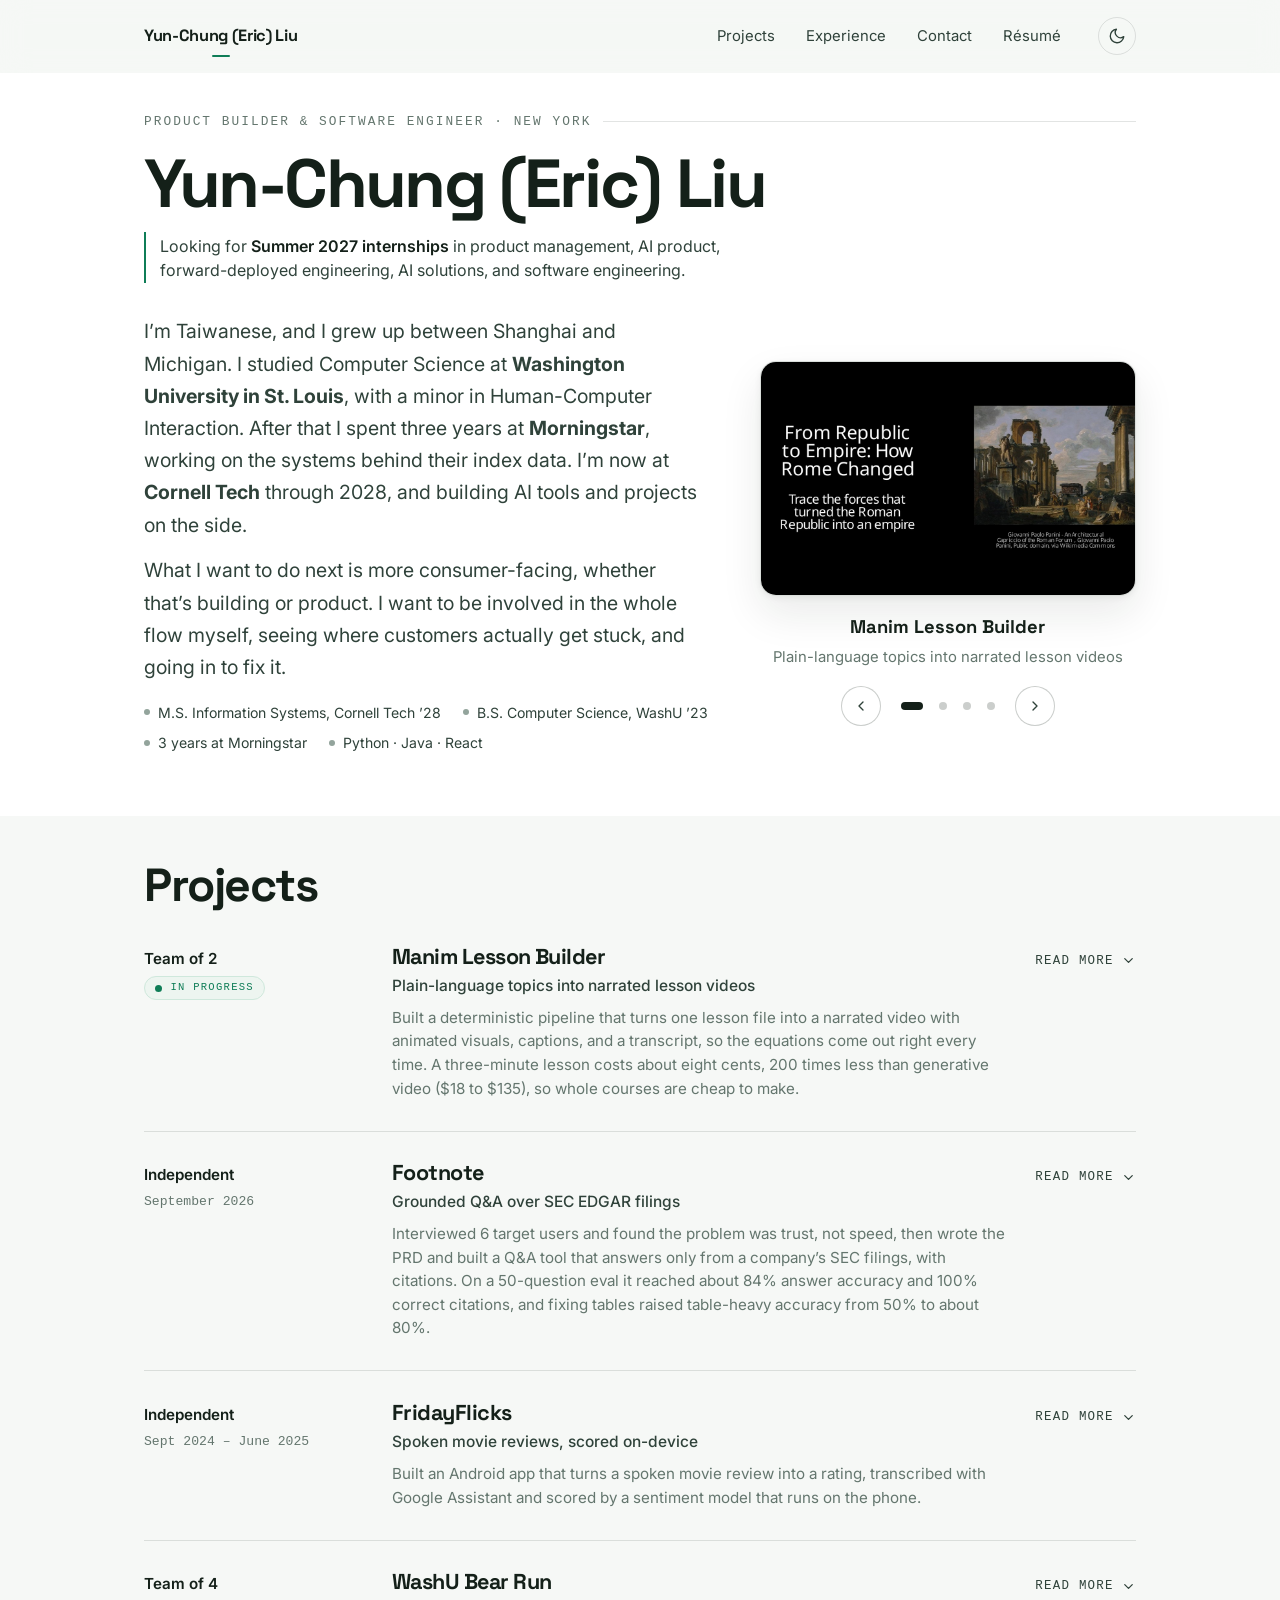
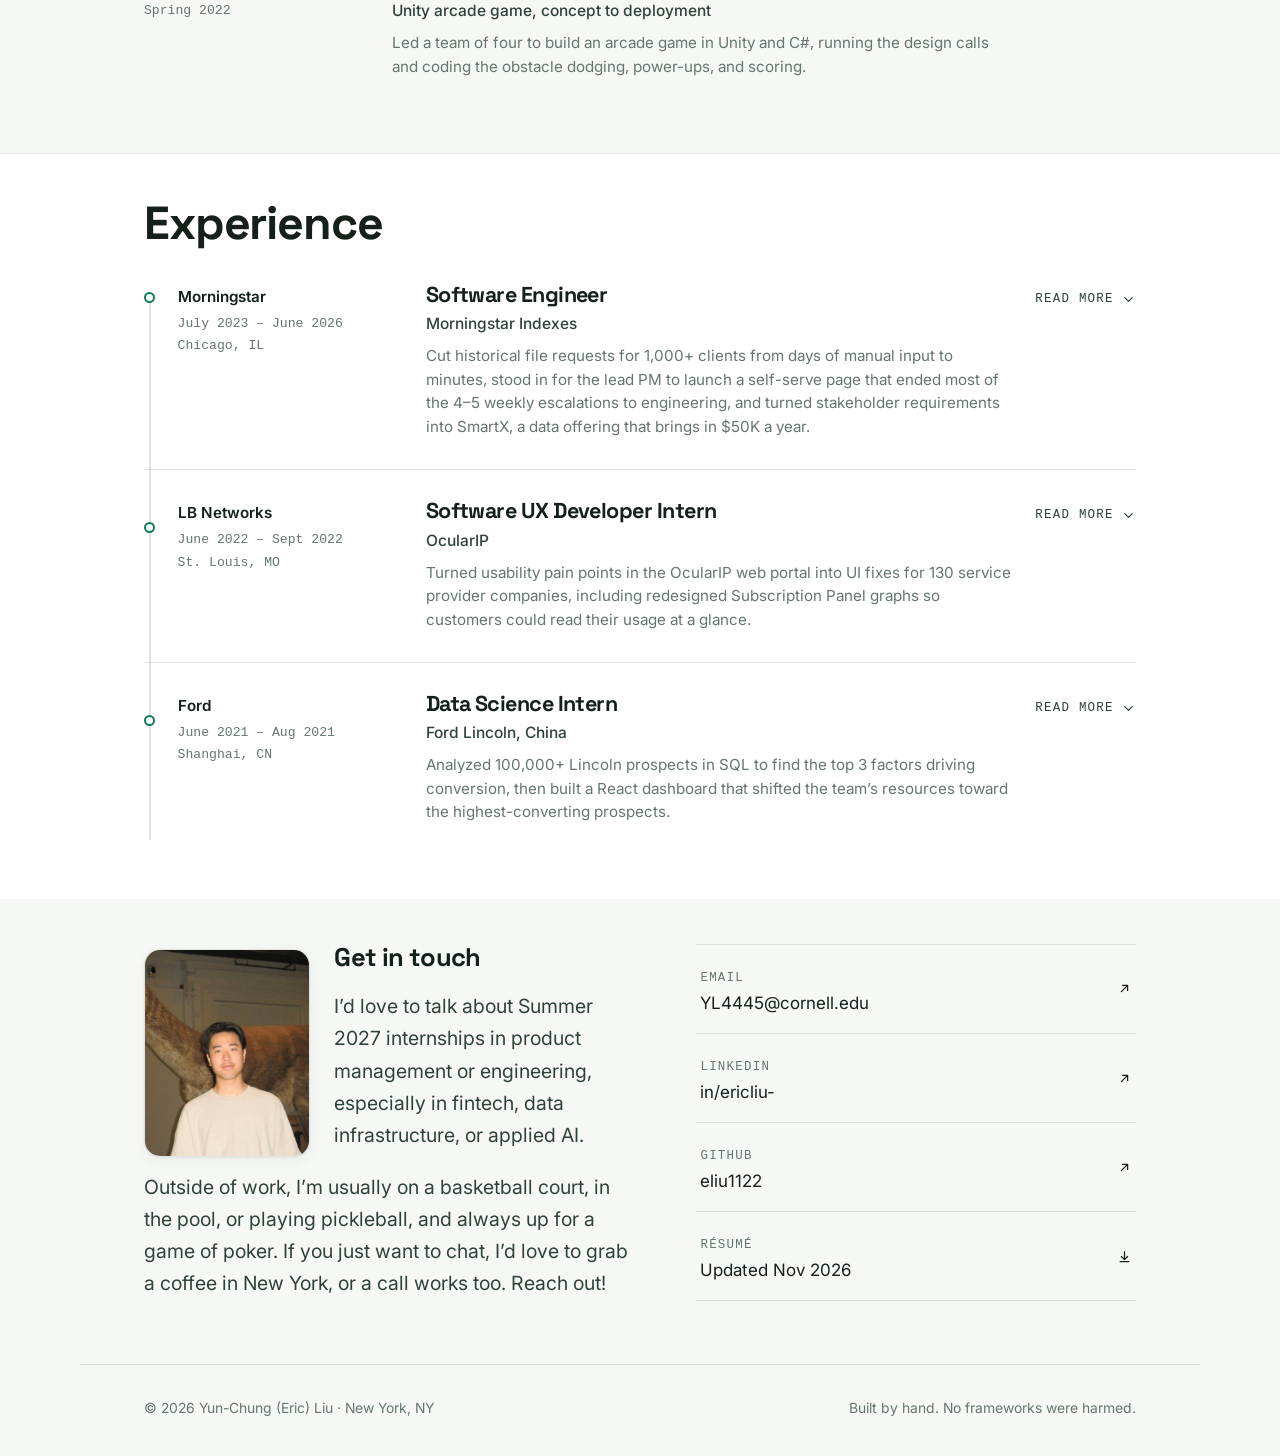
==== index.html @ a197b0a7 "Show the impact in the LB Networks and Ford summaries Co-Authored-By: Claude Opus 5.5 <noreply@anthr" ====
<!doctype html>
<html lang="en" data-theme="light">
<head>
<meta charset="utf-8">
<meta name="viewport" content="width=device-width, initial-scale=1">
<title>Yun-Chung (Eric) Liu — Product Builder &amp; Software Engineer</title>
<meta name="description" content="Yun-Chung (Eric) Liu — software engineer at Morningstar for three years, now at Cornell Tech. Looking for Summer 2027 internships in product management, AI product, forward-deployed engineering, AI solutions, and software engineering.">

<meta property="og:title" content="Yun-Chung (Eric) Liu — Product Builder &amp; Software Engineer">
<meta property="og:description" content="Three years at Morningstar Indexes, now at Cornell Tech building grounded Q&amp;A over SEC filings.">
<meta property="og:type" content="website">
<meta property="og:url" content="https://liu-eric.com/">
<meta property="og:image" content="https://liu-eric.com/media/og-card.png">
<meta property="og:image:width" content="1200">
<meta property="og:image:height" content="630">
<meta property="og:image:alt" content="Yun-Chung (Eric) Liu, product builder and software engineer, next to an illustrated desk">
<meta name="twitter:card" content="summary_large_image">

<link rel="icon" href="data:image/svg+xml,%3Csvg xmlns='http://www.w3.org/2000/svg' viewBox='0 0 32 32'%3E%3Crect width='32' height='32' rx='8' fill='%2317ac78'/%3E%3Ctext x='16' y='23' font-family='sans-serif' font-size='19' font-weight='700' fill='white' text-anchor='middle'%3EE%3C/text%3E%3C/svg%3E">

<link rel="preconnect" href="https://fonts.googleapis.com">
<link rel="preconnect" href="https://fonts.gstatic.com" crossorigin>
<link href="https://fonts.googleapis.com/css2?family=Space+Grotesk:wght@400;500;700&family=Inter:wght@400;500;600&display=swap" rel="stylesheet">
<link rel="stylesheet" href="css/styles.css">

<!-- Set the theme before first paint so dark-mode visitors never see a white flash. -->
<script>
  (function () {
    try {
      var saved = localStorage.getItem('theme');
      var dark = saved ? saved === 'dark'
        : window.matchMedia('(prefers-color-scheme: dark)').matches;
      document.documentElement.setAttribute('data-theme', dark ? 'dark' : 'light');
    } catch (e) { /* leave the default */ }
  })();
</script>
</head>
<body>

<a class="skip" href="#main">Skip to content</a>

<header class="nav" id="nav">
  <div class="wrap nav__inner">
    <a class="brand" href="#top"><span class="brand__name">Yun-Chung (Eric) Liu</span></a>

    <ul class="nav__links" id="navLinks">
      <li><a href="#projects">Projects</a></li>
      <li><a href="#experience">Experience</a></li>
      <li><a href="#contact">Contact</a></li>
      <li><a href="media/Yun_Chung_(Eric)_Liu_Resume.pdf" target="_blank" rel="noopener">R&eacute;sum&eacute;</a></li>
    </ul>

    <button class="icon-btn nav__toggle" id="navToggle" aria-label="Menu" aria-expanded="false" aria-controls="navLinks">
      <svg viewBox="0 0 24 24" fill="none" stroke="currentColor" stroke-width="2" stroke-linecap="round">
        <path d="M4 7h16M4 12h16M4 17h16"/>
      </svg>
    </button>

    <button class="icon-btn" id="themeToggle" aria-label="Toggle dark mode">
      <svg class="i-moon" viewBox="0 0 24 24" fill="none" stroke="currentColor" stroke-width="1.8" stroke-linecap="round" stroke-linejoin="round">
        <path d="M21 12.8A9 9 0 1 1 11.2 3a7 7 0 0 0 9.8 9.8z"/>
      </svg>
      <svg class="i-sun" viewBox="0 0 24 24" fill="none" stroke="currentColor" stroke-width="1.8" stroke-linecap="round">
        <circle cx="12" cy="12" r="4.2"/>
        <path d="M12 2.5v2M12 19.5v2M2.5 12h2M19.5 12h2M5.2 5.2l1.4 1.4M17.4 17.4l1.4 1.4M18.8 5.2l-1.4 1.4M6.6 17.4l-1.4 1.4"/>
      </svg>
    </button>
  </div>
</header>

<main id="main">

<!-- ============================ HERO ============================ -->
<section class="hero wrap" id="top">
  <div class="hero__head">
    <p class="eyebrow">Product builder &amp; software engineer &middot; New York</p>
    <h1 class="display">Yun-Chung (Eric) Liu</h1>
    <p class="seeking">
      Looking for <b>Summer 2027 internships</b> in product management, AI product, forward-deployed engineering, AI solutions,
      and software engineering.
    </p>
  </div>
  <div class="hero__grid">

    <div class="hero__copy">

      <p class="lede">
        I&rsquo;m Taiwanese, and I grew up between Shanghai and Michigan. I studied Computer
        Science at <strong>Washington University in St. Louis</strong>, with a
        minor in Human-Computer Interaction. After that I spent three years at
        <strong>Morningstar</strong>, working on the systems behind their index data. I&rsquo;m now
        at <strong>Cornell Tech</strong> through 2028, and building AI tools and projects on
        the side.
      </p>

      <p class="lede">
        What I want to do next is more consumer-facing, whether that&rsquo;s building or product. I want to be involved in
        the whole flow myself, seeing where customers actually get stuck, and going in to fix it.
      </p>

      <ul class="hero__meta">
        <li class="chip"><span class="dot"></span>M.S. Information Systems, Cornell Tech &rsquo;28</li>
        <li class="chip"><span class="dot"></span>B.S. Computer Science, WashU &rsquo;23</li>
        <li class="chip"><span class="dot"></span>3 years at Morningstar</li>
        <li class="chip"><span class="dot"></span>Python &middot; Java &middot; React</li>
      </ul>
    </div>

    <!-- ---------- Desk scene (hand-built SVG; colors follow the CSS tokens) ---------- -->
    <div class="hero__art">
      <!-- Project slideshow: one slide per project, each opening its card below.
           Rotates every 6s, pauses on hover/focus, and stays put for reduced motion
           (see "Hero slideshow" in styles.css and main.js). -->
      <div class="slides" role="region" aria-roledescription="carousel" aria-label="Projects">
        <div class="slides__track">
          <a class="slide is-active" href="#manim-lesson-builder" data-open="manim-lesson-builder">
            <span class="slide__frame"><img src="media/manim-lesson-builder/history-poster.jpg" alt="The title frame of a generated history lesson on the Roman Republic" width="1280" height="720"></span>
            <span class="slide__text">
              <span class="slide__title">Manim Lesson Builder</span>
              <span class="slide__role">Plain-language topics into narrated lesson videos</span>
            </span>
          </a>
          <a class="slide" href="#sec-simplifier" data-open="sec-simplifier" aria-hidden="true" tabindex="-1">
            <span class="slide__frame slide__frame--top"><img src="media/sec-simplifier/footnote-app.png" alt="The Footnote app answering a question from SEC filings" width="900" height="1938" loading="lazy"></span>
            <span class="slide__text">
              <span class="slide__title">Footnote</span>
              <span class="slide__role">Grounded Q&amp;A over SEC EDGAR filings</span>
            </span>
          </a>
          <a class="slide" href="#fridayflicks" data-open="fridayflicks" aria-hidden="true" tabindex="-1">
            <span class="slide__frame slide__frame--fit"><img src="media/fridayflicks.png" alt="The FridayFlicks Android app scoring a spoken review" width="462" height="838" loading="lazy"></span>
            <span class="slide__text">
              <span class="slide__title">FridayFlicks</span>
              <span class="slide__role">Spoken movie reviews, scored on-device</span>
            </span>
          </a>
          <a class="slide" href="#bear-run" data-open="bear-run" aria-hidden="true" tabindex="-1">
            <span class="slide__frame slide__frame--fit"><img src="https://img.itch.zone/aW1nLzE5NjExNTc5LnBuZw==/347x500/4NJGrq.png" alt="Run Bear Run! cover art" width="347" height="500" loading="lazy"></span>
            <span class="slide__text">
              <span class="slide__title">WashU Bear Run</span>
              <span class="slide__role">Unity arcade game, concept to deployment</span>
            </span>
          </a>
        </div>
        <div class="slides__controls">
          <button class="slides__btn" type="button" data-step="-1" aria-label="Previous project">
            <svg viewBox="0 0 24 24" fill="none" stroke="currentColor" stroke-width="2" stroke-linecap="round" stroke-linejoin="round"><path d="M15 6l-6 6 6 6"/></svg>
          </button>
          <div class="slides__dots" role="group" aria-label="Choose a project">
            <button type="button" class="is-active" aria-label="Manim Lesson Builder" aria-current="true"></button>
            <button type="button" aria-label="Footnote"></button>
            <button type="button" aria-label="FridayFlicks"></button>
            <button type="button" aria-label="WashU Bear Run"></button>
          </div>
          <button class="slides__btn" type="button" data-step="1" aria-label="Next project">
            <svg viewBox="0 0 24 24" fill="none" stroke="currentColor" stroke-width="2" stroke-linecap="round" stroke-linejoin="round"><path d="M9 6l6 6-6 6"/></svg>
          </button>
        </div>
      </div>

      <!-- Desk illustration, set aside for the slideshow: delete hidden to bring it back. -->
      <div class="hero__desk" hidden>
      <svg class="scene" viewBox="0 0 720 560" role="img" aria-labelledby="sceneTitle">
        <title id="sceneTitle">Illustration of a desk: a monitor showing a dashboard, a laptop, a mug of coffee, a plant, and floating cards for a filing and a cited answer.</title>

        <!-- background -->
        <ellipse class="blob" cx="372" cy="272" rx="272" ry="236"/>
        <circle class="glow" cx="612" cy="196" r="66" fill="none" stroke="var(--mint-soft)" stroke-width="3"/>
        <circle class="glow" cx="96" cy="300" r="26" fill="none" stroke="var(--mint-soft)" stroke-width="3"/>

        <!-- floating filing card -->
        <g class="float">
          <g transform="translate(34 128)">
            <rect class="fill-card stroke thin" x="0" y="0" width="118" height="92" rx="10"/>
            <rect class="fill-mint-strong" x="16" y="18" width="46" height="9" rx="4.5"/>
            <rect class="fill-mint" x="16" y="40" width="86" height="7" rx="3.5"/>
            <rect class="fill-mint" x="16" y="56" width="64" height="7" rx="3.5"/>
            <rect class="fill-mint" x="16" y="72" width="76" height="7" rx="3.5"/>
          </g>
        </g>

        <!-- floating cited-answer bubble -->
        <g class="float float--b">
          <g transform="translate(520 84)">
            <rect class="fill-card stroke thin" x="0" y="0" width="150" height="86" rx="12"/>
            <path class="fill-card stroke thin" d="M34 86 L30 108 L58 86 Z"/>
            <circle class="fill-mint stroke thin" cx="30" cy="30" r="13"/>
            <path class="check" pathLength="1" d="M24 30.5 l4.5 4.5 L37 25" fill="none" stroke="var(--mint)" stroke-width="3" stroke-linecap="round" stroke-linejoin="round"/>
            <rect class="answer fill-mint" x="54" y="22" width="76" height="7" rx="3.5"/>
            <rect class="answer answer--2 fill-mint" x="54" y="38" width="52" height="7" rx="3.5"/>
            <rect class="answer answer--3 fill-mint" x="20" y="58" width="110" height="7" rx="3.5"/>
          </g>
        </g>

        <!-- floor -->
        <path class="stroke thin" d="M24 540 H700" stroke-opacity=".35"/>

        <!-- desk -->
        <rect class="fill-card stroke" x="50" y="430" width="630" height="17" rx="6"/>
        <rect class="fill-card stroke" x="112" y="446" width="15" height="94" rx="4"/>
        <rect class="fill-card stroke" x="600" y="446" width="15" height="94" rx="4"/>

        <!-- mascot bears walking along the floor (original drawings in school colors, not the
             official logos). Masked to the floor, fading at its ends, so they walk in and out
             there instead of over the page; the walk is a 30s loop, see "Mascot bears" in styles.css and main.js -->
        <linearGradient id="floorFadeGrad" gradientUnits="userSpaceOnUse" x1="20" y1="0" x2="704" y2="0">
          <stop offset="0" stop-color="#000"/><stop offset=".1" stop-color="#fff"/>
          <stop offset=".9" stop-color="#fff"/><stop offset="1" stop-color="#000"/>
        </linearGradient>
        <mask id="floorFade" maskUnits="userSpaceOnUse" x="0" y="380" width="720" height="170">
          <rect x="20" y="380" width="684" height="170" fill="url(#floorFadeGrad)"/>
        </mask>
        <!-- Bears put away for now: delete display="none" to bring them back. -->
        <g mask="url(#floorFade)" display="none">
          <g class="bears" data-pause="sit">
            <g class="bear bear--washu" transform="translate(0 540) scale(1.3)">
              <title>WashU bear</title>
              <ellipse class="bear__shadow" cx="0" cy="1" rx="34" ry="3"/>
              <g class="bear__pose">
                <g transform="translate(19 -24)"><g class="bear__fold bear__fold--front"><g class="bear__leg bear__leg--a"><path class="bear__farfur" d="M-6 0 H6 L5.9 12 A5.9 5.9 0 0 1 -5.9 12 Z"/><path class="stroke thin" d="M-6 9.5 L-5.9 12 A5.9 5.9 0 0 0 5.9 12 L6 9.5"/><g transform="translate(0 12)"><g class="bear__shin"><path class="bear__farfur" d="M-5.8 0 A5.8 5.8 0 0 1 5.8 0 L5.5 7 C6 10 9 11 10 12 H-5 C-6.5 12 -6.5 10 -6 7 Z"/><path class="stroke thin" d="M-5.8 0 L-6 7 C-6.5 10 -6.5 12 -5 12 H10 C9 11 6 10 5.5 7 L5.8 0"/></g></g></g></g></g>
                <g transform="translate(-15 -24)"><g class="bear__fold bear__fold--back"><g class="bear__leg bear__leg--b"><path class="bear__farfur" d="M-6 0 H6 L5.9 12 A5.9 5.9 0 0 1 -5.9 12 Z"/><path class="stroke thin" d="M-6 9.5 L-5.9 12 A5.9 5.9 0 0 0 5.9 12 L6 9.5"/><g transform="translate(0 12)"><g class="bear__shin"><path class="bear__farfur" d="M-5.8 0 A5.8 5.8 0 0 1 5.8 0 L5.5 7 C6 10 9 11 10 12 H-5 C-6.5 12 -6.5 10 -6 7 Z"/><path class="stroke thin" d="M-5.8 0 L-6 7 C-6.5 10 -6.5 12 -5 12 H10 C9 11 6 10 5.5 7 L5.8 0"/></g></g></g></g></g>
                <g class="bear__lift">
                  <g class="bear__torso">
                    <circle class="bear__tail bear__fur stroke thin" cx="-34" cy="-30" r="4"/>
                    <path class="bear__fur" d="M-22 -13 C -33 -14 -36 -31 -27 -37 C -19 -42 -8 -46 2 -50 C 12 -53 21 -48 24 -40 C 28 -31 27 -15 18 -11 C 8 -9 -10 -12 -22 -13 Z"/>
                    <path class="bear__back" d="M-27 -37 C -19 -42 -8 -46 2 -50 C 12 -53 21 -48 24 -40 C 17 -44 9 -46 1 -45 C -9 -43 -19 -38 -28 -33 Z"/>
                    <path class="bear__belly" d="M-13 -13 C -3 -17 11 -18 17 -22 C 21 -26 22 -31 21 -35 C 27 -29 27 -15 18 -11 C 8 -9 -3 -11 -13 -13 Z"/>
                    <path class="stroke" d="M-22 -13 C -33 -14 -36 -31 -27 -37 C -19 -42 -8 -46 2 -50 C 12 -53 21 -48 24 -40 C 28 -31 27 -15 18 -11 C 8 -9 -10 -12 -22 -13 Z"/>
                    <g class="bear__head">
                      <circle class="bear__fur stroke thin" cx="26" cy="-45" r="5.5"/>
                      <circle class="bear__light" cx="26.5" cy="-45" r="2.6"/>
                      <path class="bear__fur" d="M21 -42 C 25 -47 33 -47 37 -43 C 42 -39 47 -37 51 -35 C 54 -34 54 -29 50 -28 C 45 -27 40 -25 34 -24 C 27 -23 21 -26 20 -32 Z"/>
                      <path class="bear__light" d="M38 -40 C 43 -38 47 -36.5 51 -35 C 54 -34 54 -29 50 -28 C 45 -27 41 -26 37 -26 C 35 -30 35 -36 38 -40 Z"/>
                      <path class="stroke" d="M21 -42 C 25 -47 33 -47 37 -43 C 42 -39 47 -37 51 -35 C 54 -34 54 -29 50 -28 C 45 -27 40 -25 34 -24 C 27 -23 21 -26 20 -32 Z"/>
                      <ellipse class="bear__dark" cx="51" cy="-32.5" rx="2.6" ry="2"/>
                      <path class="stroke hair" d="M49.5 -29 C 47.5 -27.8 45.5 -28.2 44.5 -29.4"/>
                      <g class="bear__eye"><circle class="bear__dark" cx="38" cy="-38" r="1.9"/><circle class="bear__shine" cx="38.6" cy="-38.7" r=".6"/></g>
                      <g class="bear__cap">
                        <path class="bear__cap-base" d="M23.5 -44 L38 -43 L37 -48.5 L24.5 -49 Z"/>
                        <path class="bear__cap-board" d="M17 -50 L33 -53.5 L46 -50 L30 -46.5 Z"/>
                        <path class="bear__tassel" d="M31.5 -50 L42 -48.5 L43 -41"/>
                        <circle class="bear__tassel-end" cx="43" cy="-40" r="1.8"/>
                      </g>
                    </g>
                    <g class="bear__face"><g transform="translate(5 -1)">
                      <circle class="bear__ear bear__fur stroke thin" cx="20.5" cy="-43" r="5"/>
                      <circle class="bear__ear bear__fur stroke thin" cx="39.5" cy="-43" r="5"/>
                      <circle class="bear__light" cx="20.5" cy="-43" r="2.3"/>
                      <circle class="bear__light" cx="39.5" cy="-43" r="2.3"/>
                      <circle class="bear__fur stroke" cx="30" cy="-34" r="11.5"/>
                      <ellipse class="bear__light stroke thin" cx="30" cy="-29" rx="6" ry="4.5"/>
                      <ellipse class="bear__dark" cx="30" cy="-30.5" rx="2.4" ry="1.7"/>
                      <g class="bear__eye"><circle class="bear__dark" cx="25.5" cy="-36" r="1.7"/><circle class="bear__shine" cx="26.1" cy="-36.6" r=".55"/></g>
                      <g class="bear__eye"><circle class="bear__dark" cx="34.5" cy="-36" r="1.7"/><circle class="bear__shine" cx="35.1" cy="-36.6" r=".55"/></g>
                      <g class="bear__cap">
                        <path class="bear__cap-base" d="M23 -43 L37 -43 L36 -47.5 L24 -47.5 Z"/>
                        <path class="bear__cap-board" d="M15 -48.5 L30 -52.5 L45 -48.5 L30 -44.5 Z"/>
                        <path class="bear__tassel" d="M30 -48.5 L41.5 -47.5 L42.5 -40"/>
                        <circle class="bear__tassel-end" cx="42.5" cy="-39" r="1.8"/>
                      </g>
                    </g></g>
                  </g>
                </g>
                <g transform="translate(14 -24)"><g class="bear__fold bear__fold--front"><g class="bear__leg bear__leg--b"><path class="bear__fur" d="M-6 0 H6 L5.9 12 A5.9 5.9 0 0 1 -5.9 12 Z"/><path class="stroke thin" d="M-6 9.5 L-5.9 12 A5.9 5.9 0 0 0 5.9 12 L6 9.5"/><g transform="translate(0 12)"><g class="bear__shin"><path class="bear__fur" d="M-5.8 0 A5.8 5.8 0 0 1 5.8 0 L5.5 7 C6 10 9 11 10 12 H-5 C-6.5 12 -6.5 10 -6 7 Z"/><path class="stroke thin" d="M-5.8 0 L-6 7 C-6.5 10 -6.5 12 -5 12 H10 C9 11 6 10 5.5 7 L5.8 0"/></g></g></g></g></g>
                <g transform="translate(-21 -24)"><g class="bear__fold bear__fold--back"><g class="bear__leg bear__leg--a"><path class="bear__fur" d="M-6 0 H6 L5.9 12 A5.9 5.9 0 0 1 -5.9 12 Z"/><path class="stroke thin" d="M-6 9.5 L-5.9 12 A5.9 5.9 0 0 0 5.9 12 L6 9.5"/><g transform="translate(0 12)"><g class="bear__shin"><path class="bear__fur" d="M-5.8 0 A5.8 5.8 0 0 1 5.8 0 L5.5 7 C6 10 9 11 10 12 H-5 C-6.5 12 -6.5 10 -6 7 Z"/><path class="stroke thin" d="M-5.8 0 L-6 7 C-6.5 10 -6.5 12 -5 12 H10 C9 11 6 10 5.5 7 L5.8 0"/></g></g></g></g></g>
              </g>
            </g>
            <g class="bear bear--cornell" transform="translate(-160 540) scale(1.3)">
              <title>Cornell bear</title>
              <ellipse class="bear__shadow" cx="0" cy="1" rx="34" ry="3"/>
              <g class="bear__pose">
                <g transform="translate(19 -24)"><g class="bear__fold bear__fold--front"><g class="bear__leg bear__leg--a"><path class="bear__farfur" d="M-6 0 H6 L5.9 12 A5.9 5.9 0 0 1 -5.9 12 Z"/><path class="stroke thin" d="M-6 9.5 L-5.9 12 A5.9 5.9 0 0 0 5.9 12 L6 9.5"/><g transform="translate(0 12)"><g class="bear__shin"><path class="bear__farfur" d="M-5.8 0 A5.8 5.8 0 0 1 5.8 0 L5.5 7 C6 10 9 11 10 12 H-5 C-6.5 12 -6.5 10 -6 7 Z"/><path class="stroke thin" d="M-5.8 0 L-6 7 C-6.5 10 -6.5 12 -5 12 H10 C9 11 6 10 5.5 7 L5.8 0"/></g></g></g></g></g>
                <g transform="translate(-15 -24)"><g class="bear__fold bear__fold--back"><g class="bear__leg bear__leg--b"><path class="bear__farfur" d="M-6 0 H6 L5.9 12 A5.9 5.9 0 0 1 -5.9 12 Z"/><path class="stroke thin" d="M-6 9.5 L-5.9 12 A5.9 5.9 0 0 0 5.9 12 L6 9.5"/><g transform="translate(0 12)"><g class="bear__shin"><path class="bear__farfur" d="M-5.8 0 A5.8 5.8 0 0 1 5.8 0 L5.5 7 C6 10 9 11 10 12 H-5 C-6.5 12 -6.5 10 -6 7 Z"/><path class="stroke thin" d="M-5.8 0 L-6 7 C-6.5 10 -6.5 12 -5 12 H10 C9 11 6 10 5.5 7 L5.8 0"/></g></g></g></g></g>
                <g class="bear__lift">
                  <g class="bear__torso">
                    <circle class="bear__tail bear__fur stroke thin" cx="-34" cy="-30" r="4"/>
                    <path class="bear__fur" d="M-22 -13 C -33 -14 -36 -31 -27 -37 C -19 -42 -8 -46 2 -50 C 12 -53 21 -48 24 -40 C 28 -31 27 -15 18 -11 C 8 -9 -10 -12 -22 -13 Z"/>
                    <path class="bear__back" d="M-27 -37 C -19 -42 -8 -46 2 -50 C 12 -53 21 -48 24 -40 C 17 -44 9 -46 1 -45 C -9 -43 -19 -38 -28 -33 Z"/>
                    <path class="bear__belly" d="M-13 -13 C -3 -17 11 -18 17 -22 C 21 -26 22 -31 21 -35 C 27 -29 27 -15 18 -11 C 8 -9 -3 -11 -13 -13 Z"/>
                    <path class="stroke" d="M-22 -13 C -33 -14 -36 -31 -27 -37 C -19 -42 -8 -46 2 -50 C 12 -53 21 -48 24 -40 C 28 -31 27 -15 18 -11 C 8 -9 -10 -12 -22 -13 Z"/>
                    <g class="bear__head">
                      <circle class="bear__fur stroke thin" cx="26" cy="-45" r="5.5"/>
                      <circle class="bear__light" cx="26.5" cy="-45" r="2.6"/>
                      <path class="bear__fur" d="M21 -42 C 25 -47 33 -47 37 -43 C 42 -39 47 -37 51 -35 C 54 -34 54 -29 50 -28 C 45 -27 40 -25 34 -24 C 27 -23 21 -26 20 -32 Z"/>
                      <path class="bear__light" d="M38 -40 C 43 -38 47 -36.5 51 -35 C 54 -34 54 -29 50 -28 C 45 -27 41 -26 37 -26 C 35 -30 35 -36 38 -40 Z"/>
                      <path class="stroke" d="M21 -42 C 25 -47 33 -47 37 -43 C 42 -39 47 -37 51 -35 C 54 -34 54 -29 50 -28 C 45 -27 40 -25 34 -24 C 27 -23 21 -26 20 -32 Z"/>
                      <ellipse class="bear__dark" cx="51" cy="-32.5" rx="2.6" ry="2"/>
                      <path class="stroke hair" d="M49.5 -29 C 47.5 -27.8 45.5 -28.2 44.5 -29.4"/>
                      <g class="bear__eye"><circle class="bear__dark" cx="38" cy="-38" r="1.9"/><circle class="bear__shine" cx="38.6" cy="-38.7" r=".6"/></g>
                    </g>
                    <g class="bear__scarf">
                      <g transform="translate(20 -36)"><g class="bear__scarf-tail">
                        <path class="bear__scarf-edge" d="M0 0 C -8 2 -14 6 -19 12"/>
                        <path class="bear__scarf-red" d="M0 0 C -8 2 -14 6 -19 12"/>
                        <path class="bear__scarf-stripe" d="M0 0 C -8 2 -14 6 -19 12"/>
                      </g></g>
                      <path class="bear__scarf-edge" d="M18 -46 C 23 -42 26 -33 23 -24"/>
                      <path class="bear__scarf-red" d="M18 -46 C 23 -42 26 -33 23 -24"/>
                      <path class="bear__scarf-stripe" d="M18 -46 C 23 -42 26 -33 23 -24"/>
                    </g>
                    <g class="bear__face"><g transform="translate(5 -1)">
                      <circle class="bear__ear bear__fur stroke thin" cx="20.5" cy="-43" r="5"/>
                      <circle class="bear__ear bear__fur stroke thin" cx="39.5" cy="-43" r="5"/>
                      <circle class="bear__light" cx="20.5" cy="-43" r="2.3"/>
                      <circle class="bear__light" cx="39.5" cy="-43" r="2.3"/>
                      <circle class="bear__fur stroke" cx="30" cy="-34" r="11.5"/>
                      <ellipse class="bear__light stroke thin" cx="30" cy="-29" rx="6" ry="4.5"/>
                      <ellipse class="bear__dark" cx="30" cy="-30.5" rx="2.4" ry="1.7"/>
                      <g class="bear__eye"><circle class="bear__dark" cx="25.5" cy="-36" r="1.7"/><circle class="bear__shine" cx="26.1" cy="-36.6" r=".55"/></g>
                      <g class="bear__eye"><circle class="bear__dark" cx="34.5" cy="-36" r="1.7"/><circle class="bear__shine" cx="35.1" cy="-36.6" r=".55"/></g>
                      <path class="bear__scarf-edge" d="M19 -25 Q 30 -19 41 -25"/>
                      <path class="bear__scarf-red" d="M19 -25 Q 30 -19 41 -25"/>
                      <path class="bear__scarf-stripe" d="M19 -25 Q 30 -19 41 -25"/>
                    </g></g>
                  </g>
                </g>
                <g transform="translate(14 -24)"><g class="bear__fold bear__fold--front"><g class="bear__leg bear__leg--b"><path class="bear__fur" d="M-6 0 H6 L5.9 12 A5.9 5.9 0 0 1 -5.9 12 Z"/><path class="stroke thin" d="M-6 9.5 L-5.9 12 A5.9 5.9 0 0 0 5.9 12 L6 9.5"/><g transform="translate(0 12)"><g class="bear__shin"><path class="bear__fur" d="M-5.8 0 A5.8 5.8 0 0 1 5.8 0 L5.5 7 C6 10 9 11 10 12 H-5 C-6.5 12 -6.5 10 -6 7 Z"/><path class="stroke thin" d="M-5.8 0 L-6 7 C-6.5 10 -6.5 12 -5 12 H10 C9 11 6 10 5.5 7 L5.8 0"/></g></g></g></g></g>
                <g transform="translate(-21 -24)"><g class="bear__fold bear__fold--back"><g class="bear__leg bear__leg--a"><path class="bear__fur" d="M-6 0 H6 L5.9 12 A5.9 5.9 0 0 1 -5.9 12 Z"/><path class="stroke thin" d="M-6 9.5 L-5.9 12 A5.9 5.9 0 0 0 5.9 12 L6 9.5"/><g transform="translate(0 12)"><g class="bear__shin"><path class="bear__fur" d="M-5.8 0 A5.8 5.8 0 0 1 5.8 0 L5.5 7 C6 10 9 11 10 12 H-5 C-6.5 12 -6.5 10 -6 7 Z"/><path class="stroke thin" d="M-5.8 0 L-6 7 C-6.5 10 -6.5 12 -5 12 H10 C9 11 6 10 5.5 7 L5.8 0"/></g></g></g></g></g>
              </g>
            </g>
          </g>
        </g>

        <!-- monitor -->
        <rect class="fill-card stroke" x="312" y="416" width="108" height="14" rx="6"/>
        <rect class="fill-card stroke" x="352" y="372" width="28" height="48" rx="4"/>
        <rect class="fill-card stroke" x="222" y="148" width="288" height="226" rx="14"/>
        <rect class="fill-paper stroke thin" x="240" y="166" width="252" height="176" rx="7"/>
        <circle class="fill-mint" cx="254" cy="180" r="4"/>
        <circle class="fill-mint" cx="268" cy="180" r="4"/>
        <circle class="fill-mint" cx="282" cy="180" r="4"/>
        <!-- query line + caret (typed out on a loop; see "Desk loop" in styles.css) -->
        <rect class="typed fill-mint-strong" x="254" y="198" width="96" height="7" rx="3.5"/>
        <rect class="typed typed--2 fill-mint" x="358" y="198" width="52" height="7" rx="3.5"/>
        <rect class="cursor fill-ink" x="418" y="195" width="3" height="13" rx="1.5"/>
        <!-- little chart -->
        <path class="stroke thin" d="M258 330 H474" stroke-opacity=".4"/>
        <g class="bar-live" style="--to: 1.35"><rect class="bar fill-mint stroke thin" x="268" y="286" width="26" height="44" rx="4"/></g>
        <g class="bar-live" style="--to: .8"><rect class="bar bar--2 fill-mint-strong" x="308" y="256" width="26" height="74" rx="4"/></g>
        <g class="bar-live" style="--to: 1.6"><rect class="bar bar--3 fill-mint stroke thin" x="348" y="298" width="26" height="32" rx="4"/></g>
        <g class="bar-live" style="--to: 1.15"><rect class="bar bar--4 fill-mint stroke thin" x="388" y="266" width="26" height="64" rx="4"/></g>
        <rect class="fill-mint" x="258" y="222" width="140" height="6" rx="3"/>
        <rect class="fill-mint" x="258" y="238" width="108" height="6" rx="3"/>

        <!-- laptop -->
        <path class="fill-card stroke" d="M520 414 L534 330 L644 330 L654 414 Z"/>
        <path class="fill-mint" d="M532 406 L544 340 L636 340 L644 406 Z"/>
        <rect class="fill-mint-strong" x="552" y="356" width="52" height="6" rx="3"/>
        <rect class="fill-card" x="548" y="372" width="70" height="6" rx="3" opacity=".8"/>
        <path class="fill-card stroke" d="M502 414 L664 414 L676 430 L490 430 Z"/>

        <!-- papers -->
        <rect class="fill-card stroke thin" x="424" y="404" width="74" height="10" rx="3" transform="rotate(-3 461 409)"/>
        <rect class="fill-card stroke thin" x="428" y="414" width="74" height="10" rx="3" transform="rotate(2 465 419)"/>
        <rect class="fill-card stroke thin" x="424" y="422" width="74" height="8" rx="3"/>

        <!-- plant -->
        <path class="leaf fill-mint stroke thin" d="M124 384 C 102 358 104 330 122 316 C 140 332 140 362 124 384 Z"/>
        <path class="leaf leaf--b fill-mint stroke thin" d="M122 386 C 96 378 78 356 86 336 C 108 340 122 362 122 386 Z"/>
        <path class="leaf leaf--c fill-mint stroke thin" d="M126 386 C 152 378 168 356 160 336 C 138 340 126 362 126 386 Z"/>
        <path class="fill-card stroke" d="M98 392 L152 392 L144 430 L106 430 Z"/>
        <rect class="fill-card stroke" x="92" y="382" width="66" height="12" rx="4"/>

        <!-- mug -->
        <path class="steam stroke thin" d="M190 380 C 184 370 196 364 190 350"/>
        <path class="steam steam--2 stroke thin" d="M202 380 C 196 368 208 362 202 346"/>
        <path class="steam steam--3 stroke thin" d="M214 380 C 208 370 220 364 214 352"/>
        <path class="stroke" d="M226 398 C 244 398 244 422 224 422" fill="none"/>
        <path class="fill-card stroke" d="M176 390 L228 390 L220 430 L184 430 Z"/>
        <ellipse class="fill-mint stroke thin" cx="202" cy="390" rx="26" ry="7"/>
      </svg>
      </div>
    </div>

  </div>
  <!-- Only shown at the very top: on large screens the hero fits the window and reads as the whole page. -->
  <a class="scroll-cue" id="scrollCue" href="#projects" aria-hidden="true" tabindex="-1">
    Scroll
    <svg viewBox="0 0 24 24" fill="none" stroke="currentColor" stroke-width="2" stroke-linecap="round" stroke-linejoin="round"><path d="M6 9l6 6 6-6"/></svg>
  </a>
</section>

<!-- ============================ BUILDING ============================ -->
<section class="section" id="projects">
  <div class="wrap">
    <div class="section__head reveal">
      <h2>Projects</h2>
    </div>

    <div class="timeline timeline--projects">

      <article class="job reveal">
        <div class="job__when">
          <b>Team of 2</b>
          <span class="status"><span class="pulse"></span>In progress</span>
        </div>

        <details class="job__body" id="manim-lesson-builder">
          <summary class="job__summary">
            <span class="job__titles">
              <h3>Manim Lesson Builder</h3>
              <span class="job__role">Plain-language topics into narrated lesson videos</span>
              <span class="job__blurb">Built a deterministic pipeline that turns one lesson file into a narrated video with animated visuals, captions, and a transcript, so the equations come out right every time. A three-minute lesson costs about eight cents, 200 times less than generative video ($18 to $135), so whole courses are cheap to make.</span>
            </span>
            <span class="job__more"><svg viewBox="0 0 24 24" fill="none" stroke="currentColor" stroke-width="2" stroke-linecap="round" stroke-linejoin="round"><path d="M6 9l6 6 6-6"/></svg></span>
          </summary>

          <div class="job__detail">
            <ul class="tags">
              <li>Python</li><li>TypeScript</li><li>JSON Schema</li><li>Manim</li><li>FFmpeg</li><li>Docker</li><li>AWS Polly</li><li>Cartopy</li><li>Pillow</li><li>MediaWiki API</li>
            </ul>

            <p>
              It turns a plain-language topic into a narrated lesson video: animated math, graphs,
              and diagrams with synchronized captions. It is built to be deterministic, so the same
              input always produces the same video. One JSON Schema generates both the Python and
              TypeScript types, the layout engine rejects content that won&rsquo;t fit before
              rendering, and the renderer runs in Docker with networking off.
            </p>

            <p>
              History lessons bring in real sources. Cartopy draws region maps from Natural Earth
              data, with borders at a given date from the historical-basemaps dataset. Paintings,
              portraits, and photos come from Wikimedia Commons, the Met, and the Library of
              Congress, each checked for its licence and credited on screen. Dates and names come
              from Wikipedia through the MediaWiki API instead of the model&rsquo;s memory.
            </p>

            <p>
              A three-minute lesson costs <strong>about eight cents</strong>, nearly all of it
              text-to-speech. Generative video models run <strong>$18 to $135</strong> for the same
              length, and none of them can render a correct equation.
            </p>

            <!-- A playlist under the player: each thumbnail swaps the one <video>'s src/poster
                 (see .media__item in main.js), so only the lesson being watched is downloaded. -->
            <figure class="media">
              <video src="media/manim-lesson-builder/lesson.mp4"
                     poster="media/manim-lesson-builder/poster.jpg"
                     width="1920" height="1080"
                     controls playsinline preload="none"></video>
              <div class="media__list" role="group" aria-label="Choose a lesson">
                <button class="media__item is-active" type="button" aria-pressed="true"
                        data-src="media/manim-lesson-builder/lesson.mp4"
                        data-poster="media/manim-lesson-builder/poster.jpg">
                  <img src="media/manim-lesson-builder/poster.jpg" alt="" width="1280" height="720" loading="lazy">
                  <span class="media__item-text">
                    <span class="media__item-kicker">Math &middot; 2:31</span>
                    <span class="media__item-title">The derivative of x&sup3;</span>
                  </span>
                </button>
                <button class="media__item" type="button" aria-pressed="false"
                        data-src="media/manim-lesson-builder/history-lesson.mp4"
                        data-poster="media/manim-lesson-builder/history-poster.jpg">
                  <img src="media/manim-lesson-builder/history-poster.jpg" alt="" width="1280" height="720" loading="lazy">
                  <span class="media__item-text">
                    <span class="media__item-kicker">History &middot; 2:56</span>
                    <span class="media__item-title">From Republic to Empire: How Rome Changed</span>
                  </span>
                </button>
              </div>
              <figcaption>
                Two lessons, each generated end to end from a plain-language topic. Captions are
                timed from the measured audio, so they hold sync throughout.
              </figcaption>
            </figure>
          </div>
        </details>
      </article>

      <article class="job reveal">
        <div class="job__when">
          <b>Independent</b>
          September 2026
        </div>

        <details class="job__body" id="sec-simplifier">
          <summary class="job__summary">
            <span class="job__titles">
              <h3>Footnote</h3>
              <span class="job__role">Grounded Q&amp;A over SEC EDGAR filings</span>
              <span class="job__blurb">Interviewed 6 target users and found the problem was trust, not speed, then wrote the PRD and built a Q&amp;A tool that answers only from a company&rsquo;s SEC filings, with citations. On a 50-question eval it reached about 84% answer accuracy and 100% correct citations, and fixing tables raised table-heavy accuracy from 50% to about 80%.</span>
            </span>
            <span class="job__more"><svg viewBox="0 0 24 24" fill="none" stroke="currentColor" stroke-width="2" stroke-linecap="round" stroke-linejoin="round"><path d="M6 9l6 6 6-6"/></svg></span>
          </summary>

          <div class="job__detail">
            <ul class="tags">
              <li>Python</li><li>RAG</li><li>Chroma</li><li>BM25</li><li>LLM APIs</li><li>pytest</li>
            </ul>

            <p>
              Ask a plain-English question about any US public company and get an answer built only
              from its SEC filings. It pulls filings from EDGAR on demand and retrieves with a
              hand-rolled mix of BM25 and vector search, no RAG framework underneath. Every quote is
              checked against the source before it&rsquo;s shown, and if the filings don&rsquo;t
              cover the question it says <strong>&ldquo;not disclosed&rdquo;</strong> instead of
              guessing. The eval set I built alongside it is what caught my abstention thresholds
              failing to generalize across companies.
            </p>

            <div class="repo-links">
              <a class="repo-link" href="https://github.com/eliu1122/sec-simplifier" target="_blank" rel="noopener">
                <svg viewBox="0 0 16 16" fill="currentColor" aria-hidden="true"><path d="M8 0C3.58 0 0 3.58 0 8c0 3.54 2.29 6.53 5.47 7.59.4.07.55-.17.55-.38 0-.19-.01-.82-.01-1.49-2.01.37-2.53-.49-2.69-.94-.09-.23-.48-.94-.82-1.13-.28-.15-.68-.52-.01-.53.63-.01 1.08.58 1.23.82.72 1.21 1.87.87 2.33.66.07-.52.28-.87.51-1.07-1.78-.2-3.64-.89-3.64-3.95 0-.87.31-1.59.82-2.15-.08-.2-.36-1.02.08-2.12 0 0 .67-.21 2.2.82.64-.18 1.32-.27 2-.27s1.36.09 2 .27c1.53-1.04 2.2-.82 2.2-.82.44 1.1.16 1.92.08 2.12.51.56.82 1.27.82 2.15 0 3.07-1.87 3.75-3.65 3.95.29.25.54.73.54 1.48 0 1.07-.01 1.93-.01 2.2 0 .21.15.46.55.38A8.01 8.01 0 0 0 16 8c0-4.42-3.58-8-8-8Z"/></svg>
                View the code on GitHub
                <svg class="repo-link__arrow" viewBox="0 0 24 24" fill="none" stroke="currentColor" stroke-width="2" stroke-linecap="round" stroke-linejoin="round"><path d="M7 17L17 7M9 7h8v8"/></svg>
              </a>
              <a class="repo-link" href="footnote-prd.html">
                <svg viewBox="0 0 24 24" fill="none" stroke="currentColor" stroke-width="2" stroke-linecap="round" stroke-linejoin="round" aria-hidden="true"><path d="M14 3H7a2 2 0 0 0-2 2v14a2 2 0 0 0 2 2h10a2 2 0 0 0 2-2V8z"/><path d="M14 3v5h5M9 13h6M9 17h6"/></svg>
                Read the PRD
                <svg class="repo-link__arrow" viewBox="0 0 24 24" fill="none" stroke="currentColor" stroke-width="2" stroke-linecap="round" stroke-linejoin="round"><path d="M5 12h14M13 6l6 6-6 6"/></svg>
              </a>
            </div>

            <figure class="media media--app">
              <div class="media--app__scroll">
                <img src="media/sec-simplifier/footnote-app.png"
                     alt="The Footnote web app: a risk-factors question about QURE answered with a written summary and three verified quotes from its 10-K filings"
                     loading="lazy">
              </div>
              <figcaption>
                Footnote answering a risk-factors question, with each quote checked against
                the cited 10-K before it&rsquo;s shown. Scroll inside the frame for the full answer.
              </figcaption>
            </figure>
          </div>
        </details>
      </article>

      <article class="job reveal">
        <div class="job__when">
          <b>Independent</b>
          Sept 2024 &ndash; June 2025
        </div>

        <details class="job__body" id="fridayflicks">
          <summary class="job__summary">
            <span class="job__titles">
              <h3>FridayFlicks</h3>
              <span class="job__role">Spoken movie reviews, scored on-device</span>
              <span class="job__blurb">Built an Android app that turns a spoken movie review into a rating, transcribed with Google Assistant and scored by a sentiment model that runs on the phone.</span>
            </span>
            <span class="job__more"><svg viewBox="0 0 24 24" fill="none" stroke="currentColor" stroke-width="2" stroke-linecap="round" stroke-linejoin="round"><path d="M6 9l6 6 6-6"/></svg></span>
          </summary>

          <div class="job__detail">
            <ul class="tags">
              <li>Android</li><li>Java</li><li>TensorFlow Lite</li><li>Speech-to-text</li>
            </ul>

            <p>
              An Android app that turns a spoken movie review into a rating. It uses Google
              Assistant Service to transcribe what you say, then runs a TensorFlow Lite sentiment
              model on the phone to score it. The point was that the rating should come from your
              actual words, not a star you tap without thinking about it.
            </p>

            <a class="repo-link" href="https://github.com/eliu1122/fridayflicks" target="_blank" rel="noopener">
              <svg viewBox="0 0 16 16" fill="currentColor" aria-hidden="true"><path d="M8 0C3.58 0 0 3.58 0 8c0 3.54 2.29 6.53 5.47 7.59.4.07.55-.17.55-.38 0-.19-.01-.82-.01-1.49-2.01.37-2.53-.49-2.69-.94-.09-.23-.48-.94-.82-1.13-.28-.15-.68-.52-.01-.53.63-.01 1.08.58 1.23.82.72 1.21 1.87.87 2.33.66.07-.52.28-.87.51-1.07-1.78-.2-3.64-.89-3.64-3.95 0-.87.31-1.59.82-2.15-.08-.2-.36-1.02.08-2.12 0 0 .67-.21 2.2.82.64-.18 1.32-.27 2-.27s1.36.09 2 .27c1.53-1.04 2.2-.82 2.2-.82.44 1.1.16 1.92.08 2.12.51.56.82 1.27.82 2.15 0 3.07-1.87 3.75-3.65 3.95.29.25.54.73.54 1.48 0 1.07-.01 1.93-.01 2.2 0 .21.15.46.55.38A8.01 8.01 0 0 0 16 8c0-4.42-3.58-8-8-8Z"/></svg>
              View the code on GitHub
              <svg class="repo-link__arrow" viewBox="0 0 24 24" fill="none" stroke="currentColor" stroke-width="2" stroke-linecap="round" stroke-linejoin="round"><path d="M7 17L17 7M9 7h8v8"/></svg>
            </a>

            <div class="media-grid">
              <!-- Reusable tilt effect (see .tilt-card in styles.css / the handler in main.js) —
                   the image already IS an Android phone mockup, so no extra device frame is
                   drawn around it; the tilt just responds to the mouse (or a finger drag on
                   touch). Reads media/fridayflicks.png directly; falls back to the same dashed
                   placeholder as .shot / .portrait until that file exists. -->
              <figure class="tilt-card" data-label="FridayFlicks screens" data-path="media/fridayflicks.png">
                <div class="tilt-card__inner">
                  <img src="media/fridayflicks.png" alt="FridayFlicks running on Android: a spoken movie review scored by sentiment" loading="lazy">
                </div>
                <span class="tilt-card__hint" aria-hidden="true">move your mouse</span>
              </figure>
            </div>
          </div>
        </details>
      </article>

      <article class="job reveal">
        <div class="job__when">
          <b>Team of 4</b>
          Spring 2022
        </div>

        <details class="job__body" id="bear-run">
          <summary class="job__summary">
            <span class="job__titles">
              <h3>WashU Bear Run</h3>
              <span class="job__role">Unity arcade game, concept to deployment</span>
              <span class="job__blurb">Led a team of four to build an arcade game in Unity and C#, running the design calls and coding the obstacle dodging, power-ups, and scoring.</span>
            </span>
            <span class="job__more"><svg viewBox="0 0 24 24" fill="none" stroke="currentColor" stroke-width="2" stroke-linecap="round" stroke-linejoin="round"><path d="M6 9l6 6 6-6"/></svg></span>
          </summary>

          <div class="job__detail">
            <ul class="tags">
              <li>Unity</li><li>C#</li><li>Game design</li>
            </ul>

            <p>
              A small arcade game built in Unity and C#, start to finish. I led the team of four,
              ran the design calls, and put together the obstacle dodging, power-ups, and scoring.
            </p>

            <div class="media-grid">
              <!-- A card built from itch.io's own cover image, rather than embedding itch's
                   auto-generated widget — that widget also prints the project's raw URL slug
                   (the teammates' names jammed together) underneath the title, which isn't
                   something CSS/JS can edit out of another site's iframe. This gets the same
                   thumbnail + "play" link with text we actually control. -->
              <a class="game-card" href="https://vg-ericl.itch.io/vg1-liusamuelsonginsbergzhou"
                 target="_blank" rel="noopener">
                <img src="https://img.itch.zone/aW1nLzE5NjExNTc5LnBuZw==/347x500/4NJGrq.png"
                     alt="Run Bear Run! cover art" loading="lazy">
                <span class="game-card__body">
                  <span class="game-card__title">Run Bear Run!</span>
                  <span class="game-card__byline">Team of 4 &middot; WashU Bear Run</span>
                  <span class="game-card__cta">Play on itch.io
                    <svg viewBox="0 0 24 24" fill="none" stroke="currentColor" stroke-width="2" stroke-linecap="round" stroke-linejoin="round"><path d="M7 17L17 7M9 7h8v8"/></svg>
                  </span>
                </span>
              </a>
            </div>
          </div>
        </details>
      </article>

    </div>
  </div>
</section>

<!-- ============================ WORK ============================ -->
<section class="section section--tint" id="experience">
  <div class="wrap">
    <div class="section__head reveal">
      <h2>Experience</h2>
    </div>

    <div class="timeline timeline--work">

      <article class="job reveal">
        <div class="job__when">
          <b>Morningstar</b>
          July 2023 &ndash; June 2026<br>Chicago, IL
        </div>

        <details class="job__body">
          <summary class="job__summary">
            <span class="job__titles">
              <h3>Software Engineer</h3>
              <span class="job__role">Morningstar Indexes</span>
              <span class="job__blurb">Cut historical file requests for 1,000+ clients from days of manual input to minutes, stood in for the lead PM to launch a self-serve page that ended most of the 4&ndash;5 weekly escalations to engineering, and turned stakeholder requirements into SmartX, a data offering that brings in $50K a year.</span>
            </span>
            <span class="job__more"><svg viewBox="0 0 24 24" fill="none" stroke="currentColor" stroke-width="2" stroke-linecap="round" stroke-linejoin="round"><path d="M6 9l6 6 6-6"/></svg></span>
          </summary>

          <div class="job__detail">
            <p>
              For three years I worked on Morningstar&rsquo;s index data: the constituents, hedges,
              and FX rates that clients license and build products on. My job was connecting that
              data to the people who depend on it, both the clients receiving files and the
              operations team keeping the numbers right. On the bigger projects that meant starting
              with those teams to pin down what they needed, then scoping and building it myself in
              Java, Spring Boot, Hibernate, and React.
            </p>
            <ul class="job__wins">
              <li>
                Owned <strong>Historical Bulk Delivery</strong> end to end. I gathered requirements
                from the operations and client-facing teams, scoped the build, and shipped it. Files
                now reach <strong>1,000+ clients</strong>, and data entry dropped from days to
                minutes.
              </li>
              <li>
                Stood in for the lead PM on the <strong>Portfolio Observability</strong> page.
                Operations had no view into portfolio data, so they escalated
                <strong>4&ndash;5 data issues a week</strong> to engineering. I gathered their needs,
                aligned with principal engineers on what to expose, and launched a self-serve page
                with constituents, hedge data, FX rates, and reload/recalculate that eliminated most
                of those escalations.
              </li>
              <li>
                Launched <strong>SmartX data delivery</strong>, a client-facing data offering that
                brings in about <strong>$50K a year</strong>. I worked with business stakeholders to
                align on delivery requirements, then built it in Spring Boot and HCL.
              </li>
              <li>
                Consolidated 200+ index documents into one table on
                <a href="https://indexes.morningstar.com/resources" target="_blank" rel="noopener">indexes.morningstar.com/resources</a>
                so clients could find them without asking us.
              </li>
            </ul>

            <!-- A recreation of the Portfolio Observability page's layout — no screenshot, no
                 real portfolio data. Every name and number below is invented for illustration;
                 the tabs and buttons are wired up (see .obs in main.js) so it actually behaves
                 like the real page, just with fictional content. -->
            <figure class="obs" data-updated="Just now">
              <div class="obs__stage">
              <p class="obs__hint">
                <svg viewBox="0 0 24 24" fill="none" stroke="currentColor" stroke-width="2" stroke-linecap="round" stroke-linejoin="round"><path d="M9 9l5 12 1.8-5.2L21 14Z"/><path d="M7.2 2.2 8 5.1M2.2 7.2l2.9.8M14.1 4.9 12 7M4.9 14.1 7 12"/></svg>
                Interactive recreation &middot; try the tabs
              </p>
              <div class="obs__window">
                <div class="obs__chrome" aria-hidden="true">
                  <span class="obs__dots"><i></i><i></i><i></i></span>
                  <span class="obs__url">
                    <svg viewBox="0 0 24 24" fill="none" stroke="currentColor" stroke-width="2" stroke-linecap="round" stroke-linejoin="round"><rect x="5" y="11" width="14" height="10" rx="2"/><path d="M8 11V7a4 4 0 0 1 8 0v4"/></svg>
                    portfolio-observability / global-equity-leaders
                  </span>
                </div>
                <div class="obs__bar">
                  <div class="obs__portfolio">
                    <span class="obs__label">Portfolio</span>
                    <span class="obs__name">Global Equity Leaders Index</span>
                  </div>
                  <div class="obs__actions">
                    <button class="obs__btn" type="button" data-obs-action="reload">
                      <svg viewBox="0 0 24 24" fill="none" stroke="currentColor" stroke-width="2" stroke-linecap="round" stroke-linejoin="round"><path d="M3 12a9 9 0 0 1 15-6.7L21 8M21 3v5h-5M21 12a9 9 0 0 1-15 6.7L3 16m0 5v-5h5"/></svg>
                      Reload
                    </button>
                    <button class="obs__btn obs__btn--primary" type="button" data-obs-action="recalculate">Recalculate</button>
                  </div>
                </div>

                <div class="obs__tabs" role="tablist">
                  <button class="obs__tab is-active" type="button" role="tab" aria-selected="true" data-obs-tab="portfolio">Portfolio</button>
                  <button class="obs__tab" type="button" role="tab" aria-selected="false" data-obs-tab="constituents">Constituents</button>
                  <button class="obs__tab" type="button" role="tab" aria-selected="false" data-obs-tab="hedge">Hedge</button>
                  <button class="obs__tab" type="button" role="tab" aria-selected="false" data-obs-tab="fx">FX Rates</button>
                </div>

                <div class="obs__panel" data-obs-panel="portfolio">
                  <div class="obs__stats">
                    <div class="obs__stat"><span class="obs__stat-n">87</span><span class="obs__stat-l">Constituents</span></div>
                    <div class="obs__stat"><span class="obs__stat-n">USD</span><span class="obs__stat-l">Base currency</span></div>
                    <div class="obs__stat"><span class="obs__stat-n">Net TR</span><span class="obs__stat-l">Index variant</span></div>
                    <div class="obs__stat"><span class="obs__stat-n obs__updated-value">Just now</span><span class="obs__stat-l">Last recalculated</span></div>
                  </div>
                </div>

                <div class="obs__panel" data-obs-panel="constituents" hidden>
                  <table>
                    <thead><tr><th>Constituent</th><th>Weight</th><th>Sector</th></tr></thead>
                    <tbody>
                      <tr><td>Alpha Industries</td><td>4.8%</td><td>Technology</td></tr>
                      <tr><td>Beta Materials Co.</td><td>3.2%</td><td>Materials</td></tr>
                      <tr><td>Gamma Robotics</td><td>2.9%</td><td>Industrials</td></tr>
                      <tr><td>Delta Consumer Group</td><td>2.4%</td><td>Consumer</td></tr>
                      <tr class="obs__more-row"><td colspan="3">+ 83 more</td></tr>
                    </tbody>
                  </table>
                </div>

                <div class="obs__panel" data-obs-panel="hedge" hidden>
                  <table>
                    <thead><tr><th>Exposure</th><th>Hedge ratio</th><th>Instrument</th></tr></thead>
                    <tbody>
                      <tr><td>EUR / USD</td><td>98.5%</td><td>FX Forward</td></tr>
                      <tr><td>GBP / USD</td><td>97.1%</td><td>FX Forward</td></tr>
                      <tr><td>JPY / USD</td><td>95.4%</td><td>FX Forward</td></tr>
                    </tbody>
                  </table>
                </div>

                <div class="obs__panel" data-obs-panel="fx" hidden>
                  <table>
                    <thead><tr><th>Pair</th><th>Rate</th><th>As of</th></tr></thead>
                    <tbody>
                      <tr><td>EUR / USD</td><td>1.0842</td><td class="obs__updated-value">Just now</td></tr>
                      <tr><td>GBP / USD</td><td>1.2657</td><td class="obs__updated-value">Just now</td></tr>
                      <tr><td>JPY / USD</td><td>149.32</td><td class="obs__updated-value">Just now</td></tr>
                    </tbody>
                  </table>
                </div>

              </div>
              </div>
              <figcaption class="obs__caption">
                A replication of the <strong>Portfolio Observability</strong> page above, rebuilt
                from memory &mdash; same layout, tabs, and controls. The tabs and buttons work;
                every name and number is invented.
              </figcaption>
            </figure>
          </div>
        </details>
      </article>

      <article class="job reveal">
        <div class="job__when">
          <b>LB Networks</b>
          June 2022 &ndash; Sept 2022<br>St. Louis, MO
        </div>

        <details class="job__body">
          <summary class="job__summary">
            <span class="job__titles">
              <h3>Software UX Developer Intern</h3>
              <span class="job__role">OcularIP</span>
              <span class="job__blurb">Turned usability pain points in the OcularIP web portal into UI fixes for 130 service provider companies, including redesigned Subscription Panel graphs so customers could read their usage at a glance.</span>
            </span>
            <span class="job__more"><svg viewBox="0 0 24 24" fill="none" stroke="currentColor" stroke-width="2" stroke-linecap="round" stroke-linejoin="round"><path d="M6 9l6 6 6-6"/></svg></span>
          </summary>

          <div class="job__detail">
            <p>
              My first job with real customers on the other end. I worked on OcularIP 6.0.4, a
              network monitoring product used by 130 service providers, adding and fixing features
              in ReactJS and Material UI. I reworked the graphs on the Subscription Panel to be
              easier to read and cleaned up its buttons. Small stuff, but the kind of thing people
              using it every day would notice.
            </p>
          </div>
        </details>
      </article>

      <article class="job reveal">
        <div class="job__when">
          <b>Ford</b>
          June 2021 &ndash; Aug 2021<br>Shanghai, CN
        </div>

        <details class="job__body">
          <summary class="job__summary">
            <span class="job__titles">
              <h3>Data Science Intern</h3>
              <span class="job__role">Ford Lincoln, China</span>
              <span class="job__blurb">Analyzed 100,000+ Lincoln prospects in SQL to find the top 3 factors driving conversion, then built a React dashboard that shifted the team&rsquo;s resources toward the highest-converting prospects.</span>
            </span>
            <span class="job__more"><svg viewBox="0 0 24 24" fill="none" stroke="currentColor" stroke-width="2" stroke-linecap="round" stroke-linejoin="round"><path d="M6 9l6 6 6-6"/></svg></span>
          </summary>

          <div class="job__detail">
            <p>
              The Lincoln team kept asking one question: of everyone who walks into a showroom, who
              actually buys a car? I ran correlation analysis in SQL across 100,000+ prospective
              customers, looking at age, showroom visits, test drives, and other factors, and found
              the three that mattered most for conversion. Then I built a dashboard in ReactJS so
              managers could dig into it themselves instead of seeing the numbers once in a slide.
            </p>

          </div>
        </details>
      </article>

    </div>
  </div>
</section>

<!-- ============================ CONTACT ============================ -->
<section class="section" id="contact">
  <div class="wrap contact">
    <div class="reveal contact__intro">
      <!-- Save your photo as media/profile.jpg. A head-and-shoulders crop works best;
           the frame is 4:5 and the image is centered slightly high. Until the file
           exists, this shows a labeled placeholder instead of a broken image. -->
      <figure class="portrait">
        <img src="media/profile.jpg" alt="Yun-Chung (Eric) Liu" loading="lazy">
      </figure>

      <div>
        <h2>Get in touch</h2>
        <p class="lede">
          I&rsquo;d love to talk about Summer 2027 internships in product management or
          engineering, especially in fintech, data infrastructure, or applied AI.
        </p>
        <p class="lede">
          Outside of work, I&rsquo;m usually on a basketball court, in the pool, or playing
          pickleball, and always up for a game of poker. If you just want to chat, I&rsquo;d love
          to grab a coffee in New York, or a call works too. Reach out!
        </p>
      </div>
    </div>

    <div class="reveal">
      <ul class="links">
        <li>
          <a href="mailto:YL4445@cornell.edu">
            <span><span class="what">Email</span><br>YL4445@cornell.edu</span>
            <svg class="arrow" viewBox="0 0 24 24" fill="none" stroke="currentColor" stroke-width="2" stroke-linecap="round" stroke-linejoin="round"><path d="M7 17L17 7M9 7h8v8"/></svg>
          </a>
        </li>
        <li>
          <a href="https://www.linkedin.com/in/ericliu-/" target="_blank" rel="noopener">
            <span><span class="what">LinkedIn</span><br>in/ericliu-</span>
            <svg class="arrow" viewBox="0 0 24 24" fill="none" stroke="currentColor" stroke-width="2" stroke-linecap="round" stroke-linejoin="round"><path d="M7 17L17 7M9 7h8v8"/></svg>
          </a>
        </li>
        <li>
          <a href="https://github.com/eliu1122" target="_blank" rel="noopener">
            <span><span class="what">GitHub</span><br>eliu1122</span>
            <svg class="arrow" viewBox="0 0 24 24" fill="none" stroke="currentColor" stroke-width="2" stroke-linecap="round" stroke-linejoin="round"><path d="M7 17L17 7M9 7h8v8"/></svg>
          </a>
        </li>
        <!-- Drop the PDF at media/Yun_Chung_(Eric)_Liu_Resume.pdf -->
        <li>
          <a href="media/Yun_Chung_(Eric)_Liu_Resume.pdf">
            <span><span class="what">Résumé</span><br>Updated Nov 2026</span>
            <svg class="arrow" viewBox="0 0 24 24" fill="none" stroke="currentColor" stroke-width="2" stroke-linecap="round" stroke-linejoin="round"><path d="M12 4v12M7 12l5 5 5-5M5 20h14"/></svg>
          </a>
        </li>
      </ul>
    </div>
  </div>
</section>

</main>

<footer class="footer wrap">
  <span>&copy; <span id="year">2026</span> Yun-Chung (Eric) Liu &middot; New York, NY</span>
  <span>Built by hand. No frameworks were harmed.</span>
</footer>

<script src="js/analytics.js"></script>
<script src="js/main.js"></script>
</body>
</html>
---- css/styles.css ----
/* =========================================================
   Yun-Chung (Eric) Liu — personal site
   Design tokens live here. Change these, the whole site follows.
   ========================================================= */

:root {
  /* Green + gray. --mint is deep enough to pass contrast as text on paper and white. */
  --mint:        #0f7d57;
  --mint-bright: #17a571;
  --mint-soft:   #cfe8dc;
  --mint-wash:   #edf5f0;

  --ink:         #142019;
  --ink-2:       #2f423a;
  --muted:       #64766e;
  --faint:       #93a49c;

  --paper:       #f6f8f6;
  --card:        #ffffff;
  --line:        rgba(20, 32, 25, 0.12);
  --line-strong: rgba(20, 32, 25, 0.22);

  --shadow-sm: 0 1px 2px rgba(20, 32, 25, .05), 0 4px 14px rgba(20, 32, 25, .05);
  --shadow-md: 0 2px 6px rgba(20, 32, 25, .06), 0 18px 42px rgba(20, 32, 25, .09);

  --display: "Space Grotesk", ui-sans-serif, system-ui, -apple-system, "Segoe UI", sans-serif;
  --body: "Inter", ui-sans-serif, system-ui, -apple-system, "Segoe UI", Roboto, sans-serif;
  --mono: ui-monospace, "SF Mono", "JetBrains Mono", "Cascadia Code", Menlo, monospace;

  --wrap: 1120px;
  --gutter: clamp(1.25rem, 5vw, 4rem);
  --radius: 16px;
  --radius-lg: 24px;

  color-scheme: light;
}

:root[data-theme="dark"] {
  --mint:        #3fd8a0;
  --mint-bright: #6cf0bd;
  --mint-soft:   #1e4f3d;
  --mint-wash:   rgba(22, 48, 38, 0.55);

  --ink:         #eaf2ed;
  --ink-2:       #c3d3cb;
  --muted:       #8ea79b;
  --faint:       #6b8378;

  --paper:       #0e1613;
  --card:        #141f1a;
  --line:        rgba(234, 242, 237, 0.13);
  --line-strong: rgba(234, 242, 237, 0.26);

  --shadow-sm: 0 1px 2px rgba(0, 0, 0, .4);
  --shadow-md: 0 18px 42px rgba(0, 0, 0, .45);

  color-scheme: dark;
}

*, *::before, *::after { box-sizing: border-box; }

html { scroll-behavior: smooth; scroll-padding-top: 96px; }

body {
  margin: 0;
  background: var(--paper);
  color: var(--ink);
  font-family: var(--body);
  font-size: 17px;
  line-height: 1.65;
  -webkit-font-smoothing: antialiased;
  overflow-x: hidden;
}

img, svg, video, iframe { display: block; max-width: 100%; }
a { color: inherit; }

::selection { background: var(--mint-soft); color: var(--ink); }

.wrap { width: 100%; max-width: var(--wrap); margin-inline: auto; padding-inline: var(--gutter); }

.skip {
  position: absolute; left: -999px; top: 0; z-index: 100;
  background: var(--ink); color: var(--paper); padding: .7rem 1.1rem; border-radius: 0 0 10px 0;
}
.skip:focus { left: 0; }

:focus-visible { outline: 2.5px solid var(--mint); outline-offset: 3px; border-radius: 4px; }

/* ---------- Type ---------- */

h1, h2, h3, h4 {
  font-family: var(--display);
  font-weight: 700;
  letter-spacing: -0.025em;
  line-height: 1.05;
  margin: 0;
}

.display {
  font-size: clamp(2.5rem, 6vw, 4.25rem);
  line-height: 1.02;
  letter-spacing: -0.035em;
}

.eyebrow {
  font-family: var(--mono);
  font-size: .8rem;
  letter-spacing: .16em;
  text-transform: uppercase;
  color: var(--muted);
  margin: 0 0 1rem;
  display: flex; align-items: center; gap: .7rem;
}
.eyebrow::after { content: ""; height: 1px; flex: 1; background: var(--line); }

.lede { font-size: clamp(1.05rem, 1.6vw, 1.22rem); color: var(--ink-2); max-width: 62ch; }
.muted { color: var(--muted); }

/* ---------- Nav ---------- */

.nav {
  position: sticky; top: 0; z-index: 50;
  backdrop-filter: saturate(160%) blur(14px);
  -webkit-backdrop-filter: saturate(160%) blur(14px);
  background: color-mix(in srgb, var(--paper) 82%, transparent);
  border-bottom: 1px solid transparent;
  transition: border-color .25s ease;
}
.nav.is-stuck { border-bottom-color: var(--line); }
.nav__inner { display: flex; align-items: center; gap: 1.5rem; height: 72px; }

.brand {
  font-family: var(--display); font-weight: 700; font-size: 1.02rem;
  text-decoration: none; letter-spacing: -.02em;
  display: flex; align-items: center; gap: .6rem; margin-right: auto;
  transition: opacity .25s ease, visibility .25s;
}
/* Hidden while the hero's big name is on screen, so the name isn't shown twice; main.js sets
   .name-in-view. Without JS the class never lands and the name just stays. */
.nav.name-in-view .brand { opacity: 0; visibility: hidden; }
/* Same mark as the active nav link, shown only at the very top of the page. */
.brand__name { position: relative; }
.brand__name::after {
  content: ""; position: absolute; left: 50%; bottom: -8px;
  width: 18px; height: 2px; margin-left: -9px;
  background: var(--mint); border-radius: 2px;
  opacity: 0; transition: opacity .25s ease;
}
.nav:not(.is-stuck) .brand__name::after { opacity: 1; }

.nav__links { display: flex; gap: .35rem; list-style: none; margin: 0; padding: 0; }
.nav__links a {
  text-decoration: none; font-size: .93rem; color: var(--ink-2);
  padding: .5rem .8rem; border-radius: 999px; display: block;
  transition: color .2s, background .2s;
}
.nav__links a:hover { color: var(--ink); background: var(--mint-wash); }
.nav__links a.is-active { color: var(--ink); font-weight: 500; }
.nav__links a.is-active::after {
  content: ""; display: block; height: 2px; width: 18px; margin: 3px auto -5px;
  background: var(--mint); border-radius: 2px;
}

.icon-btn {
  border: 1px solid var(--line); background: transparent; color: var(--ink-2);
  width: 38px; height: 38px; border-radius: 999px; cursor: pointer;
  display: grid; place-items: center; flex: none;
  transition: border-color .2s, color .2s, transform .2s;
}
.icon-btn:hover { border-color: var(--line-strong); color: var(--ink); }
.icon-btn:active { transform: scale(.94); }
.icon-btn svg { width: 18px; height: 18px; }
:root[data-theme="dark"] .i-moon { display: none; }
:root:not([data-theme="dark"]) .i-sun { display: none; }

.nav__toggle { display: none; }

/* ---------- Hero ---------- */

/* The hero sits on its own white band, like Experience, so it reads as a separate zone from
   Projects. The shadow + clip-path pair bleeds the band to the window edges without
   widening the page. */
.hero {
  padding-block: clamp(1.5rem, 3vw, 2.5rem) clamp(2rem, 3.5vw, 3rem);
  background: var(--card); box-shadow: 0 0 0 100vmax var(--card); clip-path: inset(0 -100vmax);
}
/* The name spans both columns so it reads on one line instead of wrapping in the text column. */
.hero__head { margin-bottom: clamp(1.25rem, 2.5vw, 2rem); }
@media (min-width: 720px) { .hero__head .display { white-space: nowrap; } }
.hero__grid {
  display: grid; grid-template-columns: minmax(0, 1.5fr) minmax(0, 1fr);
  gap: clamp(2rem, 4vw, 3.5rem); align-items: center;
}
.hero__copy { max-width: none; }
.hero .lede { margin: 0; }
.hero .lede + .lede { margin-top: .85rem; }

.hero__meta { display: flex; flex-wrap: wrap; gap: .5rem; margin-top: 1.1rem; list-style: none; padding: 0; }
/* Plain facts, not pills: a bordered pill looks like a button or filter you can tap. */
.hero__meta { gap: .45rem 1.4rem; }
.chip {
  font-size: .88rem; color: var(--ink-2);
  display: inline-flex; align-items: center; gap: .5rem;
}
.chip .dot { width: 6px; height: 6px; border-radius: 50%; background: var(--faint); flex: none; }

/* Marked with a left rule rather than a filled panel — a filled box with a pulsing dot
   read as a status banner instead of something Eric is saying. */
.seeking {
  margin: .9rem 0 0; padding: .1rem 0 .1rem .9rem;
  border-left: 2px solid var(--mint);
  color: var(--ink-2); font-size: 1rem; line-height: 1.5; max-width: 62ch;
}
.seeking b { color: var(--ink); font-weight: 600; }

/* Pinned to the bottom of the first screen; fades out on the first scroll. */
.scroll-cue {
  position: fixed; left: 50%; bottom: 1.25rem; z-index: 40; transform: translateX(-50%);
  display: flex; align-items: center; gap: .35rem; padding: .4rem .85rem;
  font-family: var(--mono); font-size: .7rem; letter-spacing: .16em; text-transform: uppercase;
  color: var(--muted); text-decoration: none; border-radius: 999px;
  background: color-mix(in srgb, var(--paper) 82%, transparent);
  backdrop-filter: blur(10px); -webkit-backdrop-filter: blur(10px);
  transition: opacity .3s ease, visibility .3s;
}
.scroll-cue:hover { color: var(--ink); }
.scroll-cue svg { width: 14px; height: 14px; animation: cue-drift 1.8s ease-in-out infinite; }
.scroll-cue.is-hidden { opacity: 0; visibility: hidden; }
@keyframes cue-drift { 50% { transform: translateY(3px); } }
.btn {
  display: inline-flex; align-items: center; gap: .5rem;
  font-family: var(--body); font-size: .95rem; font-weight: 500; text-decoration: none;
  padding: .72rem 1.3rem; border-radius: 999px; border: 1px solid transparent;
  transition: transform .18s ease, box-shadow .2s ease, background .2s, border-color .2s;
}
.btn:hover { transform: translateY(-2px); }
.btn--primary { background: var(--ink); color: var(--paper); box-shadow: var(--shadow-sm); }
.btn--primary:hover { box-shadow: var(--shadow-md); }
.btn--ghost { border-color: var(--line-strong); color: var(--ink); }
.btn--ghost:hover { background: var(--card); border-color: var(--mint); }
.btn svg { width: 16px; height: 16px; }

/* ---------- Sections ---------- */

.section { padding: clamp(2rem, 3.5vw, 3rem) 0; }
.section + .section { border-top: 1px solid var(--line); }
.section__head { max-width: 60ch; margin-bottom: clamp(1.5rem, 3vw, 2.25rem); }
.section__head h2 { font-size: clamp(1.9rem, 4vw, 2.9rem); margin-bottom: .9rem; }

.status {
  font-family: var(--mono); font-size: .72rem; letter-spacing: .12em; text-transform: uppercase;
  color: var(--mint); background: var(--mint-wash); border: 1px solid var(--mint-soft);
  border-radius: 999px; padding: .32rem .8rem;
  display: inline-flex; align-items: center; gap: .5rem; white-space: nowrap;
}
.status .pulse { width: 7px; height: 7px; border-radius: 50%; background: var(--mint); animation: pulse 2.4s ease-in-out infinite; }
@keyframes pulse { 0%, 100% { opacity: 1; transform: scale(1); } 50% { opacity: .35; transform: scale(.8); } }

.tags { display: flex; flex-wrap: wrap; gap: .45rem; list-style: none; padding: 0; margin: 1.4rem 0 0; }
/* The stack is a headline fact on a portfolio, so these read as solid chips rather than
   faint outlines: filled against the section ground, darker text, firmer border. */
.tags li {
  font-family: var(--mono); font-size: .78rem; color: var(--ink-2);
  background: var(--card);
  border: 1px solid var(--line-strong); border-radius: 7px; padding: .3rem .62rem;
}

.prose { max-width: 68ch; }
.prose p { margin: 1.1rem 0 0; color: var(--ink-2); }
.prose strong { color: var(--ink); font-weight: 600; }

/* ---------- Media ---------- */

.media-grid {   /* one centered item per project, so a single full-width column */
  display: grid; grid-template-columns: minmax(0, 1fr);
  gap: 1.25rem; margin-top: 2.25rem;
}

/* A media slot that points at a real file — shows the image once it loads, and falls back
   to a labeled dashed placeholder if the file isn't there yet (main.js adds .is-missing on
   the image's error event). Give it data-label/data-path and drop an <img> inside. */
.shot { margin: 0; border-radius: var(--radius); overflow: hidden; border: 1px solid var(--line); background: var(--card); aspect-ratio: 16 / 10; }
.shot img { width: 100%; height: 100%; object-fit: cover; display: block; }
.shot--wide { aspect-ratio: 16 / 7; grid-column: 1 / -1; }
.shot--tall { aspect-ratio: 4 / 5; max-width: 300px; }

.shot.is-missing {
  border: 1.5px dashed var(--line-strong);
  background-image: repeating-linear-gradient(45deg, transparent, transparent 12px, var(--mint-wash) 12px, var(--mint-wash) 24px);
  display: grid; place-content: center; align-content: center;
  text-align: center; gap: .45rem; padding: 1.5rem; color: var(--muted);
}
.shot.is-missing img { display: none; }
.shot.is-missing::before { content: attr(data-label); font-family: var(--display); font-size: 1rem; color: var(--ink-2); font-weight: 600; }
.shot.is-missing::after { content: attr(data-path); font-family: var(--mono); font-size: .76rem; color: var(--mint); }

/* ---------- Tilt card ----------
   A device screenshot that leans toward the pointer in 3D — for images that already read
   as a phone (a mockup drawn into the PNG itself, like FridayFlicks' Android screenshot),
   so no extra CSS-drawn bezel is layered on top. main.js drives --rx/--ry/--shadow-x on
   pointer move; this is just the geometry. Reuse it for any future "device" screenshot by
   giving it the same two-level markup (figure.tilt-card > .tilt-card__inner > img). */
.tilt-card {
  --rx: 0deg; --ry: 0deg; --shadow-x: 0px; --shadow-y: 14px; --shadow-blur: 30px;
  /* Matches the cropped phone image's own ratio (462x838) — object-fit: cover only
     avoids clipping the phone's sides/ends if this tracks the source file's shape. */
  margin: 0 auto; max-width: 240px; aspect-ratio: 462 / 838;
  perspective: 1200px; position: relative;
}
.tilt-card__inner {
  width: 100%; height: 100%; border-radius: 22px; overflow: hidden;
  transform: rotateX(var(--rx)) rotateY(var(--ry));
  transform-style: preserve-3d; will-change: transform;
  box-shadow: var(--shadow-x) var(--shadow-y) var(--shadow-blur) -6px rgba(0, 0, 0, .38);
  transition: transform .6s cubic-bezier(.2, .8, .2, 1), box-shadow .6s ease;
}
.tilt-card.is-tilting .tilt-card__inner { transition: transform .08s linear, box-shadow .08s linear; }
.tilt-card__inner img { width: 100%; height: 100%; object-fit: cover; display: block; }
.tilt-card__hint {
  position: absolute; inset: auto 0 -1.6rem 0; text-align: center;
  font-family: var(--mono); font-size: .7rem; letter-spacing: .06em; color: var(--faint);
  opacity: 0; transition: opacity .3s ease;
}
.tilt-card:hover .tilt-card__hint { opacity: 1; }

/* data-label/data-path live on the outer figure, so the placeholder's ::before/::after
   (which read those via attr()) have to be attached here too, not on .tilt-card__inner. */
.tilt-card.is-missing {
  border-radius: 22px; border: 1.5px dashed var(--line-strong);
  background-image: repeating-linear-gradient(45deg, transparent, transparent 12px, var(--mint-wash) 12px, var(--mint-wash) 24px);
  display: grid; place-content: center; text-align: center; padding: 1rem; gap: .4rem; color: var(--muted);
}
.tilt-card.is-missing .tilt-card__inner { display: none; }
.tilt-card.is-missing::before { content: attr(data-label); font-family: var(--display); font-size: .95rem; color: var(--ink-2); font-weight: 600; }
.tilt-card.is-missing::after { content: attr(data-path); font-family: var(--mono); font-size: .72rem; color: var(--mint); }
.tilt-card.is-missing .tilt-card__hint { display: none; }

@media (prefers-reduced-motion: reduce) {
  .tilt-card__hint { display: none; }
}

/* A framed image, video, or embed. */
.media { margin: 0; border-radius: var(--radius); overflow: hidden; border: 1px solid var(--line); background: var(--card); }
.media img, .media video { width: 100%; height: auto; }
.media--embed iframe { width: 100%; aspect-ratio: 16 / 9; border: 0; }

/* A tall app screenshot: cap the width so it reads as the narrow single-column app it is,
   and let it scroll inside a fixed-height frame instead of running 900px down the page. */
.media--app { max-width: 480px; margin-inline: auto; }
.media--app__scroll { max-height: 560px; overflow-y: auto; overscroll-behavior: contain; }
.media--app__scroll img { display: block; }

.media figcaption { font-size: .85rem; color: var(--muted); padding: .75rem 1rem; border-top: 1px solid var(--line); }

/* A playlist under the player in a .media frame: one thumbnail card per video, the way a
   video page lists what else there is to watch. The one playing gets the mint outline. */
.media__list { display: grid; grid-template-columns: repeat(2, minmax(0, 1fr)); gap: .6rem; padding: .75rem; border-top: 1px solid var(--line); }
.media__item {
  display: flex; align-items: center; gap: .8rem; text-align: left; cursor: pointer;
  font-family: inherit; padding: .5rem; border: 1px solid var(--line); border-radius: 12px;
  background: transparent; color: var(--ink-2);
  transition: border-color .2s, background-color .2s;
}
.media__item img { width: 104px; height: auto; aspect-ratio: 16 / 9; object-fit: cover; border-radius: 7px; flex: none; background: #000; }
.media__item-text { display: grid; gap: .2rem; min-width: 0; }
.media__item-kicker { font-family: var(--mono); font-size: .7rem; letter-spacing: .08em; text-transform: uppercase; color: var(--muted); transition: color .2s; }
.media__item-title { font-size: .88rem; font-weight: 600; line-height: 1.3; color: var(--ink); }
.media__item:hover { border-color: var(--line-strong); }
.media__item.is-active { border-color: var(--mint); background: var(--mint-wash); }
.media__item.is-active .media__item-kicker { color: var(--mint); }
@media (max-width: 720px) {
  .media__list { grid-template-columns: 1fr; }
}

/* .media ships with margin: 0, so a figure sitting straight after a paragraph picked up only
   the paragraph's own bottom margin and read as part of it. Matches the gap `.repo-link + *`
   already gives the Footnote screenshot. */
.job__detail .media { margin-top: 1.75rem; }

/* A self-built card for the itch.io game link — cover image + title + byline we control,
   rather than itch's auto-generated widget (see the comment above its markup). */
.game-card {
  display: flex; align-items: stretch; gap: 1rem; max-width: 420px; width: 100%; margin-inline: auto;
  text-decoration: none; color: var(--ink);
  background: var(--card); border: 1px solid var(--line); border-radius: var(--radius);
  overflow: hidden; transition: border-color .2s, box-shadow .2s, transform .2s;
}
.game-card:hover { border-color: var(--mint-soft); box-shadow: var(--shadow-sm); transform: translateY(-2px); }
.game-card img { width: 110px; flex: none; object-fit: cover; }
.game-card__body { display: flex; flex-direction: column; gap: .3rem; padding: .9rem .9rem .9rem 0; min-width: 0; }
.game-card__title { font-family: var(--display); font-weight: 700; font-size: 1.05rem; letter-spacing: -.01em; }
.game-card__byline { font-size: .82rem; color: var(--muted); }
.game-card__cta {
  margin-top: auto; display: inline-flex; align-items: center; gap: .4rem;
  font-size: .85rem; font-weight: 500; color: var(--mint);
}
.game-card__cta svg { width: 14px; height: 14px; transition: transform .2s ease; }
.game-card:hover .game-card__cta svg { transform: translate(2px, -2px); }

/* "View the code on GitHub" under a project's write-up. Block-level with width:fit-content
   so it sits predictably in the flow; as an inline-flex it had no usable bottom margin and
   ended up flush against the screenshot that follows. */
.repo-link {
  display: flex; width: fit-content; align-items: center; gap: .5rem;
  margin: 1.25rem 0 0;
  padding: .5rem .9rem; border: 1px solid var(--line-strong); border-radius: 999px;
  font-size: .88rem; font-weight: 500; color: var(--ink-2); text-decoration: none;
  transition: border-color .2s, color .2s, background .2s;
}
/* Whatever follows the pill gets the same breathing room, regardless of its own margins. */
.repo-link + * { margin-top: 1.75rem; }
.repo-link:hover { border-color: var(--mint); color: var(--ink); background: var(--mint-wash); }
.repo-link svg { width: 15px; height: 15px; flex: none; }
.repo-link__arrow { width: 13px; height: 13px; transition: transform .2s ease; }
.repo-link:hover .repo-link__arrow { transform: translate(2px, -2px); }
/* Two or more pills side by side (code + PRD). The row takes over the pills' spacing. */
.repo-links { display: flex; flex-wrap: wrap; gap: .6rem; margin-top: 1.25rem; }
.repo-links .repo-link { margin: 0; }
.repo-links + * { margin-top: 1.75rem; }

/* A standalone document page (footnote-prd.html): one narrow reading column under the
   site's nav, with the same type, rules, and card surfaces as the home page. */
.doc { max-width: calc(760px + 2 * var(--gutter)); padding-block: clamp(2.5rem, 5vw, 4rem) clamp(3rem, 6vw, 5rem); }
.doc__back { font-family: var(--mono); font-size: .76rem; letter-spacing: .06em; color: var(--muted); text-decoration: none; }
.doc__back:hover { color: var(--mint); }
.doc h1 { font-size: clamp(2.1rem, 4.5vw, 3rem); margin: 1.25rem 0 0; }
.doc h2 { font-size: 1.3rem; margin: 2.5rem 0 0; }
.doc p { margin: .75rem 0 0; color: var(--ink-2); }
.doc strong { color: var(--ink); font-weight: 600; }
.doc ul, .doc ol { margin: .9rem 0 0; padding-left: 1.3rem; display: grid; gap: .5rem; color: var(--ink-2); }
.doc__table-wrap { margin-top: 1.1rem; overflow-x: auto; border: 1px solid var(--line); border-radius: 12px; background: var(--card); }
.doc table { width: 100%; border-collapse: collapse; font-size: .92rem; }
.doc th, .doc td { text-align: left; vertical-align: top; padding: .75rem .95rem; border-bottom: 1px solid var(--line); color: var(--ink-2); }
.doc thead th { font-family: var(--mono); font-size: .7rem; font-weight: 500; letter-spacing: .1em; text-transform: uppercase; color: var(--muted); }
.doc tbody th { font-weight: 600; color: var(--ink); white-space: nowrap; }
.doc tbody tr:last-child > * { border-bottom: 0; }

/* A recreation of the Portfolio Observability page — invented names/numbers, no screenshot.
   Framed as a browser window (chrome bar + its own app surface and system font) so it reads
   as a separate web page rather than more of this site. It sits on its own dot-grid stage,
   with the hint as a badge on top and the caption just below it, so the edges of the demo are clear. */
.obs { margin: 2.5rem 0 0; }
.obs__stage {
  padding: clamp(1rem, 3vw, 1.75rem);
  border: 1px solid var(--line); border-radius: var(--radius-lg);
  background-image: radial-gradient(var(--line-strong) 1px, transparent 1.2px);
  background-size: 18px 18px;
}
.obs .obs__hint {   /* doubled class to beat .job__body p's margin */
  display: inline-flex; align-items: center; gap: .45rem; margin: 0 0 1rem;
  padding: .3rem .7rem; border: 1px solid var(--line); border-radius: 999px; background: var(--card);
  font-family: var(--mono); font-size: .7rem; letter-spacing: .09em; text-transform: uppercase;
  color: var(--muted);
}
.obs__hint svg { width: 13px; height: 13px; flex: none; }

.obs__window {
  --app-bg: #f2f4f7; --app-panel: #ffffff; --app-chrome: #e4e7ec; --app-url: #f8f9fb;
  --app-font: system-ui, -apple-system, "Segoe UI", Roboto, sans-serif;
  background: var(--app-bg); border: 1px solid var(--line-strong); border-radius: 12px;
  box-shadow: var(--shadow-md), 0 30px 60px -20px rgba(0, 0, 0, .18);
  overflow: hidden; font-family: var(--app-font);
}
:root[data-theme="dark"] .obs__window {
  --app-bg: #161b22; --app-panel: #1d232c; --app-chrome: #232a33; --app-url: #161b22;
}
.obs__chrome {
  display: flex; align-items: center; gap: .9rem; padding: .55rem .8rem;
  background: var(--app-chrome); border-bottom: 1px solid var(--line);
}
.obs__dots { display: flex; gap: .4rem; flex: none; }
.obs__dots i { width: 10px; height: 10px; border-radius: 50%; background: #ff5f57; }
.obs__dots i:nth-child(2) { background: #febc2e; }
.obs__dots i:nth-child(3) { background: #28c840; }
.obs__url {
  display: flex; align-items: center; gap: .4rem; flex: 1; min-width: 0;
  padding: .25rem .7rem; border-radius: 6px; background: var(--app-url);
  font-size: .74rem; color: var(--muted); white-space: nowrap; overflow: hidden; text-overflow: ellipsis;
}
.obs__url svg { width: 11px; height: 11px; flex: none; }
.obs__bar {
  background: var(--app-panel);
  display: flex; flex-wrap: wrap; align-items: center; justify-content: space-between;
  gap: .75rem; padding: .9rem 1rem; border-bottom: 1px solid var(--line);
}
.obs__portfolio { display: flex; flex-direction: column; gap: .1rem; min-width: 0; }
.obs__label { font-size: .68rem; letter-spacing: .06em; text-transform: uppercase; color: var(--faint); }
.obs__name { font-weight: 600; font-size: .98rem; color: var(--ink); }
.obs__actions { display: flex; gap: .5rem; flex: none; }

.obs__btn {
  display: inline-flex; align-items: center; gap: .4rem;
  font-family: inherit; font-size: .8rem; font-weight: 500; cursor: pointer;
  padding: .4rem .75rem; border-radius: 6px; border: 1px solid var(--line-strong);
  background: transparent; color: var(--ink-2); transition: border-color .2s, background .2s, color .2s;
}
.obs__btn:hover { border-color: var(--mint); color: var(--ink); }
.obs__btn svg { width: 13px; height: 13px; transition: transform .5s ease; }
.obs__btn.is-spinning svg { transform: rotate(360deg); }
.obs__btn--primary { background: var(--ink); color: var(--paper); border-color: var(--ink); }
.obs__btn--primary:hover { color: var(--paper); opacity: .88; }

.obs__tabs { background: var(--app-panel); display: flex; gap: .25rem; padding: .5rem .6rem 0; border-bottom: 1px solid var(--line); overflow-x: auto; scrollbar-width: none; }
.obs__tabs::-webkit-scrollbar { display: none; }
.obs__tab {
  font-family: inherit; font-size: .84rem; font-weight: 500; cursor: pointer; white-space: nowrap;
  padding: .55rem .8rem; border: 0; background: transparent; color: var(--muted);
  border-bottom: 2px solid transparent; margin-bottom: -1px; transition: color .2s, border-color .2s;
}
.obs__tab:hover { color: var(--ink-2); }
.obs__tab.is-active { color: var(--ink); border-bottom-color: var(--mint); }

.obs__panel { padding: 1.1rem 1rem 1.25rem; }
.obs__stats { display: grid; grid-template-columns: repeat(2, minmax(0, 1fr)); gap: 1px; background: var(--line); border: 1px solid var(--line); border-radius: 10px; overflow: hidden; }
.obs__stat { background: var(--app-panel); padding: .85rem 1rem; }
.obs__stat-n { display: block; font-weight: 700; font-size: 1.15rem; letter-spacing: -.02em; }
.obs__stat-l { display: block; font-size: .76rem; color: var(--muted); margin-top: .1rem; }

.obs__panel table { background: var(--app-panel); border: 1px solid var(--line); border-radius: 8px; overflow: hidden; width: 100%; border-collapse: separate; border-spacing: 0; font-size: .87rem; }
.obs__panel th, .obs__panel td { text-align: left; padding: .55rem .75rem; }
.obs__panel thead th {
  font-size: .7rem; font-weight: 600; letter-spacing: .05em; text-transform: uppercase;
  color: var(--faint); border-bottom: 1px solid var(--line);
}
.obs__panel tbody tr + tr td { border-top: 1px solid var(--line); }
.obs__panel tbody td:first-child { color: var(--ink-2); }
.obs__panel tbody td:not(:first-child) { color: var(--muted); }
.obs__more-row td { color: var(--faint); font-style: italic; }

.obs__caption { font-size: .8rem; color: var(--muted); margin: .75rem 0 0; max-width: 60ch; }

@media (prefers-reduced-motion: reduce) {
  .obs__btn.is-spinning svg { transform: none; }
}

/* ---------- Work timeline ---------- */

.job {
  display: grid; grid-template-columns: 200px minmax(0, 1fr);
  gap: clamp(1rem, 4vw, 3rem);
  padding: clamp(1.25rem, 3vw, 1.9rem) 0; border-top: 1px solid var(--line);
}
.job:first-child { border-top: 0; padding-top: 0; }
.job__when { font-family: var(--mono); font-size: .82rem; color: var(--muted); line-height: 1.7; }
.job__when b {
  display: block; color: var(--ink); font-family: var(--body);
  font-size: .95rem; font-weight: 600; letter-spacing: 0; margin-bottom: .2rem;
}
/* The in-progress pill stands in for the date line, so it's trimmed to roughly a line's
   height to keep this column as short as the others. */
.job__when .status { margin-top: .1rem; padding: .12rem .65rem; font-size: .66rem; }

.job h3 { font-size: 1.35rem; margin-bottom: .3rem; color: var(--ink); transition: color .2s; }
.job__role { color: var(--ink-2); font-weight: 500; font-size: .97rem; display: block; }
.job__blurb { color: var(--muted); font-size: .95rem; line-height: 1.55; display: block; max-width: 62ch; margin-top: .45rem; }  /* summary while collapsed */
.job__body[open] .job__blurb { display: none; }  /* the full text covers it once open */
.job__body { min-width: 0; }
.job__body p { margin: .9rem 0 0; color: var(--ink-2); max-width: 66ch; }

/* Collapsed by default: the summary row is the title, role, and a short summary. */
.job__summary {
  display: flex; align-items: baseline; justify-content: space-between;
  gap: 1rem 1.5rem; flex-wrap: wrap; cursor: pointer;
  margin: -.6rem -.85rem; padding: .6rem .85rem; border-radius: 12px; list-style: none;
  transition: background .2s;
}
.job__summary:hover { background: var(--mint-wash); }  /* the whole row is the button */
.job__summary::-webkit-details-marker { display: none; }
.job__summary:hover h3 { color: var(--mint); }
.job__summary:focus-visible { outline: 2.5px solid var(--mint); outline-offset: 4px; border-radius: 6px; }
.job__titles { min-width: 0; flex: 1 1 24rem; }  /* keeps "Read more" beside it until the row is narrow */

.job__more {
  display: inline-flex; align-items: center; gap: .45rem; white-space: nowrap;
  font-family: var(--mono); font-size: .78rem; letter-spacing: .1em; text-transform: uppercase;
  color: var(--ink-2); transition: color .2s;
}
.job__more::before { content: "Read more"; }
details[open] .job__more::before { content: "Hide"; }
.job__summary:hover .job__more { color: var(--mint); }
.job__more svg { width: 15px; height: 15px; transition: transform .25s ease; }
details[open] .job__more svg { transform: rotate(180deg); }

/* The opened details sit in their own card, so they read as a separate layer from the row's
   summary rather than the summary just getting longer. Paper on the white Experience band,
   white on the paper Projects band. */
.job__detail {
  margin-top: 1.1rem; padding: .35rem clamp(1rem, 3vw, 1.6rem) clamp(1.1rem, 3vw, 1.5rem);
  background: var(--card); border: 1px solid var(--line);
  border-radius: var(--radius); box-shadow: var(--shadow-sm);
  animation: detail-in .32s cubic-bezier(.2, .7, .3, 1) both;
}
.section--tint .job__detail { background: var(--paper); }
@keyframes detail-in {
  from { opacity: 0; transform: translateY(-6px); }
  to { opacity: 1; transform: none; }
}
.job__wins { list-style: none; padding: 0; margin: 1.25rem 0 0; display: grid; gap: .7rem; max-width: 66ch; }
.job__wins li { position: relative; padding-left: 1.4rem; color: var(--ink-2); font-size: .96rem; }
.job__wins li::before {
  content: ""; position: absolute; left: 0; top: .62em; width: 7px; height: 7px;
  border-radius: 2px; background: var(--card); border: 1.5px solid var(--muted);
}

/* ---------- Two lists, two treatments ---------- */

/* Experience sits on its own ground so the eye registers a different zone. */
.section--tint { background: var(--card); }
.section--tint + .section { border-top: 0; }

/* Experience: a dated timeline with a rail. */
.timeline--work { position: relative; }
.timeline--work::before {
  content: ""; position: absolute; left: 5px; top: .9rem; bottom: .9rem;
  width: 1.5px; background: var(--line);
}
.timeline--work .job { position: relative; padding-left: 2.1rem; }
.timeline--work .job::after {
  content: ""; position: absolute; left: 0;
  top: calc(clamp(1.75rem, 4vw, 2.75rem) + .5rem);
  width: 11px; height: 11px; border-radius: 50%;
  background: var(--card); border: 2.5px solid var(--mint);
}
.timeline--work .job:first-child::after { top: .5rem; }

/* ---------- Contact ---------- */

.contact { display: grid; grid-template-columns: minmax(0, 1fr) minmax(0, .9fr); gap: clamp(2rem, 5vw, 4rem); align-items: start; }
.links { list-style: none; padding: 0; margin: 0; border-top: 1px solid var(--line); }
.links li { border-bottom: 1px solid var(--line); }
.links a {
  display: flex; align-items: center; justify-content: space-between; gap: 1rem;
  padding: 1rem .25rem; text-decoration: none; color: var(--ink);
  transition: padding .25s ease, color .2s;
}
.links a:hover { padding-left: .75rem; color: var(--mint); }
.links .what { font-family: var(--mono); font-size: .78rem; color: var(--muted); text-transform: uppercase; letter-spacing: .1em; }
.links .arrow { transition: transform .25s ease; width: 15px; height: 15px; }
.links a:hover .arrow { transform: translate(4px, -4px); }

.footer {
  padding-block: 2rem 2.25rem; border-top: 1px solid var(--line);
  color: var(--muted); font-size: .87rem;
  display: flex; flex-wrap: wrap; gap: .75rem 2rem; justify-content: space-between;
}

/* Chrome keeps the old resolved value of a transitioned color when a theme variable
   changes at runtime, which left headings dark after toggling to dark mode. Transitions
   are suppressed for one frame around the switch so every color re-resolves cleanly. */
.theme-switching,
.theme-switching *,
.theme-switching *::before,
.theme-switching *::after {
  transition: none !important;
}

/* ---------- Reveal on scroll ---------- */

.reveal {
  opacity: 0; transform: translateY(18px);
  transition: opacity .7s cubic-bezier(.2, .7, .3, 1), transform .7s cubic-bezier(.2, .7, .3, 1);
}
.reveal.is-in { opacity: 1; transform: none; }

/* ---------- Hero slideshow ----------
   One project per slide, stacked in a grid cell so they cross-fade in place. Each frame is a
   fixed 16:10 window: wide images fill it, tall app screenshots show their top, and phone-shaped
   images sit whole on a light ground. main.js advances it every 6s. */
.slides { width: 100%; max-width: 520px; margin-inline: auto; }
.slides__track { display: grid; }
.slide {
  grid-area: 1 / 1; display: block; text-decoration: none; color: inherit;
  opacity: 0; visibility: hidden; transition: opacity .5s ease, visibility .5s;
}
.slide.is-active { opacity: 1; visibility: visible; }
.slide__frame {
  display: block; aspect-ratio: 16 / 10; overflow: hidden;
  border: 1px solid var(--line); border-radius: var(--radius); background: var(--paper);
  box-shadow: var(--shadow-md); transition: transform .25s ease, box-shadow .25s ease;
}
.slide:hover .slide__frame { transform: translateY(-3px); box-shadow: var(--shadow-md), 0 24px 48px -24px rgba(0, 0, 0, .25); }
.slide__frame img { display: block; width: 100%; height: 100%; object-fit: cover; }
.slide__frame--top img { object-position: top; }
.slide__frame--fit img { object-fit: contain; padding: 1.25rem; }
.slide__text { display: block; margin-top: 1rem; text-align: center; }
.slide__title { display: block; font-family: var(--display); font-weight: 700; font-size: 1.15rem; color: var(--ink); }
.slide:hover .slide__title { color: var(--mint); }
.slide__role { display: block; margin-top: .15rem; font-size: .93rem; color: var(--muted); }

.slides__controls { display: flex; align-items: center; justify-content: center; gap: .75rem; margin-top: 1rem; }
.slides__btn {
  display: grid; place-items: center; width: 40px; height: 40px; padding: 0; cursor: pointer;
  border: 1px solid var(--line-strong); border-radius: 50%; background: var(--card); color: var(--ink-2);
}
.slides__btn:hover { border-color: var(--ink); color: var(--ink); }
.slides__btn svg { width: 16px; height: 16px; }
.slides__dots { display: flex; }
.slides__dots button {
  /* 8px dot, 24px tap area: the padding is clickable but unpainted. */
  width: 8px; height: 8px; box-sizing: content-box; padding: 8px; background-clip: content-box;
  border: 0; border-radius: 999px; cursor: pointer;
  background-color: var(--line-strong); transition: width .25s ease, background-color .25s ease;
}
.slides__dots button.is-active { width: 22px; background-color: var(--ink); }

/* ---------- Desk scene ---------- */

.scene { width: 100%; height: auto; overflow: visible; }
.scene .stroke { fill: none; stroke: var(--ink); stroke-width: 3.2; stroke-linecap: round; stroke-linejoin: round; }
.scene .thin { stroke-width: 2.2; }
.scene .fill-card { fill: var(--card); }
.scene .fill-mint { fill: var(--mint-soft); }
.scene .fill-mint-strong { fill: var(--mint); }
.scene .fill-ink { fill: var(--ink); }
.scene .fill-paper { fill: var(--paper); }
.scene .fill-muted { fill: var(--faint); }
.scene .blob { fill: var(--mint-wash); }

.steam { animation: steam 3.9s ease-in-out infinite; }
.steam--2 { animation-delay: 1.3s; }
.steam--3 { animation-delay: 2.6s; }
@keyframes steam {
  0%   { opacity: 0; transform: translateY(4px); }
  30%  { opacity: .8; }
  100% { opacity: 0; transform: translateY(-20px); }
}

.cursor { animation: blink 1.1s steps(1) infinite, caret 10s infinite; }
@keyframes blink { 0%, 50% { opacity: 1; } 51%, 100% { opacity: 0; } }

.leaf { transform-box: fill-box; transform-origin: bottom center; animation: sway 6s ease-in-out infinite; }
.leaf--b { animation-delay: -2.2s; }
.leaf--c { animation-delay: -4.1s; }
@keyframes sway { 0%, 100% { transform: rotate(-2.5deg); } 50% { transform: rotate(3deg); } }

.bar { transform-box: fill-box; transform-origin: bottom; animation: grow 1.1s cubic-bezier(.2, .8, .3, 1) both; }
.bar--2 { animation-delay: .12s; }
.bar--3 { animation-delay: .24s; }
.bar--4 { animation-delay: .36s; }
@keyframes grow { from { transform: scaleY(.04); } to { transform: scaleY(1); } }

.float { animation: float 7s ease-in-out infinite; }
.float--b { animation-delay: -3.4s; }
@keyframes float { 0%, 100% { transform: translateY(0); } 50% { transform: translateY(-9px); } }

.glow { animation: glow 5s ease-in-out infinite; }
@keyframes glow { 0%, 100% { opacity: .45; } 50% { opacity: .72; } }

/* Mascot bears (hidden for now: the group in index.html has display="none").

   WashU (brown, in a red graduation cap with a green tassel, since that's where Eric
   graduated) and Cornell (Touchdown is a black bear, so it's the darker one; Big Red striped scarf). They walk the floor on a shared 30s loop: in from
   the left (0-40%), a pause mid-floor (40-55%), out to the right (55-95%), then a beat offscreen.

   Every pose keyframe uses that same 30s timeline so nothing drifts. The pause behavior comes from
   data-pause on .bears (sit, sniff, or stretch), which main.js re-picks each lap.

   Registered custom properties drive the moving parts:
     --walk   1 while walking, 0 in the pause (part of the walk animation); scales the leg swing and bob
     --hover  0 → 1 on hover, or for a moment after a tap (transitioned): stops the legs and turns
              the faces toward you
     --look   1 while the pause behavior wants the bears facing you (the sit)
   Hover pauses all the 30s timelines together, so they stay in sync. Reduced motion parks the bears
   by the left desk leg. */
@property --walk { syntax: "<number>"; inherits: true; initial-value: 0; }
@property --creep { syntax: "<number>"; inherits: true; initial-value: 0; }
@property --hover { syntax: "<number>"; inherits: true; initial-value: 0; }
@property --look { syntax: "<number>"; inherits: true; initial-value: 0; }
@property --swing { syntax: "<angle>"; inherits: false; initial-value: 0deg; }
@property --knee { syntax: "<angle>"; inherits: true; initial-value: 0deg; }
@property --bob { syntax: "<length>"; inherits: false; initial-value: 0px; }

.bear--washu { --fur: #b9875a; --fur-dark: #9a6d45; --fur-light: #ecd5b5; }
.bear--cornell { --fur: #6e4a33; --fur-dark: #563827; --fur-light: #d9b48f; }
.scene .bear__fur { fill: var(--fur); }
.scene .bear__farfur { fill: var(--fur-dark); }
.scene .bear__light { fill: var(--fur-light); }
.scene .bear__dark { fill: #1b1410; }
.scene .bear__back { fill: var(--fur-dark); opacity: .55; }   /* darker along the back... */
.scene .bear__belly { fill: var(--fur-light); opacity: .5; }  /* ...lighter chest and belly */
.scene .bear__shine { fill: #fff; }                           /* eye highlight */
.bear__shadow { fill: var(--ink); opacity: .12; }
/* The bears are drawn at 1.3x, which would thicken every outline. These bring the body outline
   back to the scene's weight and keep small details (ears, snout, paws, tail) finer so they stay
   readable at this size. */
.scene .bear .stroke { stroke-width: 2.4; }
.scene .bear .thin { stroke-width: 1.5; }
.scene .bear .hair { stroke-width: 1; }
/* Scarf: drawn as round-capped strokes, an ink edge under the red so it matches the line art. */
.bear__scarf-edge, .bear__scarf-red, .bear__scarf-stripe { fill: none; stroke-linecap: round; }
.bear__scarf-edge { stroke: var(--ink); stroke-width: 9.5; }
.bear__scarf-red { stroke: #b31b1b; stroke-width: 6.5; }
.bear__scarf-stripe { stroke: #fff; stroke-width: 6.5; stroke-linecap: butt; stroke-dasharray: 1.3 3.7; stroke-dashoffset: -2; }
/* The scarf tail flutters behind, swinging from where it leaves the neck. */
.bear__scarf-tail { animation: scarf-flutter .7s ease-in-out infinite alternate; }
@keyframes scarf-flutter { from { transform: rotate(-7deg); } to { transform: rotate(6deg); } }
.bear__cap-base { fill: #1b1410; stroke: var(--ink); stroke-width: 1.6; stroke-linejoin: round; }
.bear__cap-board { fill: #a51417; stroke: var(--ink); stroke-width: 2; stroke-linejoin: round; }
.bear__tassel { fill: none; stroke: #007360; stroke-width: 2; stroke-linecap: round; stroke-linejoin: round; }
.bear__tassel-end { fill: #007360; }

/* ---- Walking ---- */
.bears { transform: translateX(350px); transition: --hover .3s ease; animation: bears-walk 30s linear infinite, bears-look 30s infinite; }
.bears:not([data-pause="sit"]) { animation-name: bears-walk, none; }
@keyframes bears-walk {
  0%        { transform: translateX(-60px); --walk: 1; }
  39%       { --walk: 1; }
  40%, 55%  { transform: translateX(420px); --walk: 0; }
  56%, 94%  { --walk: 1; }
  95%, 100% { transform: translateX(925px); --walk: 0; }
}
/* Each leg swings at the hip and bends at the knee (.bear__shin). A step: the planted paw pushes
   back (0-50%), then the leg swings forward with the paw lifted clear of the floor (50-100%).
   Both rotate around their own local origin, the hip and the knee. */
.bear__leg {
  transform: rotate(calc(var(--swing) * max(var(--walk), var(--creep)) * (1 - var(--hover))));
  animation: bear-step .8s ease-in-out infinite;
}
.bear__shin { transform: rotate(calc(var(--knee) * max(var(--walk), var(--creep)) * (1 - var(--hover)))); }
.bear__leg--b { animation-delay: -.4s; }   /* diagonal pairs move opposite each other */
.bear--cornell .bear__leg { animation-delay: -.15s; }
.bear--cornell .bear__leg--b { animation-delay: -.55s; }
@keyframes bear-step {
  0%   { --swing: -14deg; --knee: 0deg; }
  50%  { --swing: 14deg;  --knee: 0deg; }
  75%  { --swing: 0deg;   --knee: -32deg; }
  100% { --swing: -14deg; --knee: 0deg; }
}
.bear__torso {
  transform: translateY(calc(var(--bob) * max(var(--walk), var(--creep)) * (1 - var(--hover))));
  animation: bear-bob .2s ease-in-out infinite alternate;
}
@keyframes bear-bob { from { --bob: 0px; } to { --bob: -1.5px; } }

/* ---- Facing you: the profile head swaps for a front face on hover or during the sit ---- */
.bear__face { opacity: max(var(--look), var(--hover)); }
.bear__head { opacity: calc(1 - max(var(--look), var(--hover))); }
.bear__ear { transform-box: fill-box; transform-origin: 50% 100%; }
/* A tap (main.js adds .is-tapped for a moment) does what hover does. Hover only counts on devices
   that really hover; otherwise a tap leaves :hover stuck on and the bears frozen. */
.bears.is-tapped, .bears.is-tapped * { animation-play-state: paused; }
.bears.is-tapped { --hover: 1; }
.bears.is-tapped .bear__ear { animation: bear-ear 1.4s ease-in-out infinite; animation-play-state: running; }
.bears.is-tapped .bear__ear + .bear__ear { animation-delay: -.7s; }
@media (hover: hover) {
  .bears:hover, .bears:hover * { animation-play-state: paused; }
  .bears:hover { --hover: 1; }
  .bears:hover .bear__ear { animation: bear-ear 1.4s ease-in-out infinite; animation-play-state: running; }
  .bears:hover .bear__ear + .bear__ear { animation-delay: -.7s; }
}
@keyframes bear-ear { 0%, 70%, 100% { transform: rotate(0); } 78% { transform: rotate(-18deg); } 86% { transform: rotate(10deg); } }
.bear__eye { transform-box: fill-box; transform-origin: center; animation: bear-blink 5s infinite; }
.bear--cornell .bear__eye { animation-delay: -1.7s; }
@keyframes bear-blink { 0%, 92%, 100% { transform: scaleY(1); } 95% { transform: scaleY(.1); } }

/* ---- Pause behaviors (all inside 40-55% of the walk) ---- */
.bear__lift { transform-box: fill-box; transform-origin: 10% 85%; }   /* pivot at the rump */
.bear__fold { transform-box: fill-box; transform-origin: 50% 100%; }  /* paws stay on the floor */
.bear__head, .bear__face { transform-box: fill-box; transform-origin: 20% 80%; }
.bear__tail { transform-box: fill-box; transform-origin: 100% 50%; }

/* Sit: rump down, front up, both look at you with a head tilt and a tail wag. */
@keyframes bears-look { 0%, 42%, 53%, 100% { --look: 0; } 43%, 52% { --look: 1; } }
.bears[data-pause="sit"] .bear__lift { animation: bear-sit 30s ease-in-out infinite; }
.bears[data-pause="sit"] .bear__fold--back { animation: bear-sit-back 30s ease-in-out infinite; }
.bears[data-pause="sit"] .bear__fold--front { animation: bear-sit-front 30s ease-in-out infinite; }
.bears[data-pause="sit"] .bear__face { animation: bear-tilt 30s ease-in-out infinite; }
.bears[data-pause="sit"] .bear__tail { animation: bear-wag 30s infinite; }
@keyframes bear-sit { 0%, 41%, 54%, 100% { transform: rotate(0); } 43%, 52% { transform: rotate(-18deg); } }
@keyframes bear-sit-back { 0%, 41%, 54%, 100% { transform: scaleY(1); } 43%, 52% { transform: scaleY(.8); } }
@keyframes bear-sit-front { 0%, 41%, 54%, 100% { transform: scaleY(1); } 43%, 52% { transform: scaleY(1.55); } }
@keyframes bear-tilt { 0%, 43%, 52%, 100% { transform: rotate(0); } 45%, 50% { transform: rotate(28deg); } 47.5% { transform: rotate(16deg); } }
@keyframes bear-wag {
  0%, 43%, 52%, 100% { transform: rotate(0); }
  44%, 47%, 50%      { transform: rotate(25deg); }
  45.5%, 48.5%       { transform: rotate(-25deg); }
}

/* Sniff: WashU noses the floor; Cornell, looking away, walks up and bumps into it, WashU jolts
   forward, and Cornell backs off to its spot. --creep keeps its legs stepping while it moves. */
.bears[data-pause="sniff"] .bear--washu .bear__head { animation: bear-sniff 30s ease-in-out infinite; }
.bears[data-pause="sniff"] .bear--cornell :is(.bear__pose, .bear__shadow) { animation: bear-bump 30s ease-in-out infinite; }
.bears[data-pause="sniff"] .bear--washu .bear__pose { animation: bear-jolt 30s ease-out infinite; }
.bears[data-pause="sniff"] .bear--cornell .bear__head { animation: bear-glance 30s ease-in-out infinite; }
@keyframes bear-sniff {
  0%, 40.5%, 54%, 100% { transform: rotate(0); }
  42%, 44%, 46%        { transform: rotate(30deg); }
  43%, 45%             { transform: rotate(22deg); }
  47.5%                { transform: rotate(-8deg); }
  49%, 52%             { transform: rotate(4deg); }
}
@keyframes bear-glance { 0%, 41%, 47%, 49%, 54%, 100% { transform: rotate(0); } 42.5%, 46% { transform: rotate(-14deg); } }
@keyframes bear-bump {
  0%, 43%, 53%, 100% { transform: translateX(0); --creep: 0; }
  43.2%, 46.8%       { --creep: 1; }
  47%                { transform: translateX(38px); --creep: 0; }
  48.5%, 49.5%       { transform: translateX(34px); --creep: 0; }
  49.7%, 52.8%       { --creep: 1; }
}
@keyframes bear-jolt { 0%, 46.8%, 53%, 100% { transform: translateX(0); } 47.4% { transform: translateX(6px); } 49% { transform: translateX(4px); } }

/* Stretch: a play bow, front down and rump up, then a shake of the tail. */
.bears[data-pause="stretch"] .bear__lift { animation: bear-bow 30s ease-in-out infinite; }
.bears[data-pause="stretch"] .bear__fold--front { animation: bear-bow-front 30s ease-in-out infinite; }
.bears[data-pause="stretch"] .bear__tail { animation: bear-wag 30s infinite; }
@keyframes bear-bow { 0%, 41%, 53%, 100% { transform: rotate(0); } 44%, 50% { transform: rotate(11deg); } }
@keyframes bear-bow-front { 0%, 41%, 53%, 100% { transform: scaleY(1); } 44%, 50% { transform: scaleY(.62); } }

/* Cornell sits and stretches a beat after WashU. Comes last, and is specific enough to beat the
   animation shorthands above. */
.bears .bear--cornell :is(.bear__lift, .bear__fold, .bear__face, .bear__tail) { animation-delay: .5s; }

/* Desk loop (10s): the query is typed, the chart updates, the answer bubble checks off,
   then it all resets. Every piece shares the 10s cycle, so the percentages line up. */
.typed, .answer { transform-box: fill-box; transform-origin: left; }
.typed { animation: type-1 10s infinite; }
.typed--2 { animation-name: type-2; }
@keyframes type-1 {
  0%       { transform: scaleX(0); opacity: 1; animation-timing-function: steps(8, end); }
  14%, 88% { transform: scaleX(1); opacity: 1; }
  93%      { transform: scaleX(1); opacity: 0; }
  94%, 100% { transform: scaleX(0); opacity: 0; }
}
@keyframes type-2 {
  0%, 14%  { transform: scaleX(0); opacity: 1; animation-timing-function: steps(4, end); }
  22%, 88% { transform: scaleX(1); opacity: 1; }
  93%      { transform: scaleX(1); opacity: 0; }
  94%, 100% { transform: scaleX(0); opacity: 0; }
}
/* The caret rides the end of the typed text, then jumps back for the next round. */
@keyframes caret {
  0%       { transform: translateX(-164px); animation-timing-function: steps(8, end); }
  14%      { transform: translateX(-64px); animation-timing-function: steps(4, end); }
  22%, 93% { transform: translateX(0); }
  94%, 100% { transform: translateX(-164px); }
}

.bar-live { transform-box: fill-box; transform-origin: bottom; animation: bar-update 10s ease-in-out infinite; }
.bar-live .stroke { vector-effect: non-scaling-stroke; }   /* keep outlines 2.2px as bars stretch */
@keyframes bar-update {
  0%, 24%   { transform: scaleY(1); }
  32%, 88%  { transform: scaleY(var(--to)); }
  96%, 100% { transform: scaleY(1); }
}

.check { stroke-dasharray: 1; animation: check 10s infinite; }
@keyframes check {
  0%, 33%   { stroke-dashoffset: 1; }
  38%, 90%  { stroke-dashoffset: 0; opacity: 1; }
  94%       { stroke-dashoffset: 0; opacity: 0; }
  95%, 100% { stroke-dashoffset: 1; opacity: 1; }
}

.answer { animation: answer-1 10s ease-out infinite; }
.answer--2 { animation-name: answer-2; }
.answer--3 { animation-name: answer-3; }
@keyframes answer-1 { 0%, 37% { transform: scaleX(0); } 42%, 90% { transform: scaleX(1); opacity: 1; } 94% { opacity: 0; } 95%, 100% { transform: scaleX(0); } }
@keyframes answer-2 { 0%, 40% { transform: scaleX(0); } 45%, 90% { transform: scaleX(1); opacity: 1; } 94% { opacity: 0; } 95%, 100% { transform: scaleX(0); } }
@keyframes answer-3 { 0%, 43% { transform: scaleX(0); } 49%, 90% { transform: scaleX(1); opacity: 1; } 94% { opacity: 0; } 95%, 100% { transform: scaleX(0); } }

/* ---------- Responsive ---------- */

@media (max-width: 900px) {
  .hero__grid { grid-template-columns: minmax(0, 1fr); }
  .hero__copy { max-width: none; }
  .hero__art { max-width: 560px; margin-inline: auto; }
  .job { grid-template-columns: minmax(0, 1fr); gap: .35rem; }
  .contact { grid-template-columns: minmax(0, 1fr); }
}

@media (max-width: 720px) {
  .nav__toggle { display: grid; }
  .nav__links {
    position: absolute; top: 72px; left: 0; right: 0;
    flex-direction: column; gap: 0; padding: .5rem var(--gutter) 1.25rem;
    background: var(--paper); border-bottom: 1px solid var(--line);
    box-shadow: var(--shadow-md); display: none;
  }
  .nav__links.is-open { display: flex; }
  .nav__links a { padding: .8rem .25rem; font-size: 1.02rem; border-radius: 8px; }
  .nav__links a.is-active::after { margin: 3px 0 -5px; }
  body { font-size: 16px; }
}

@media (prefers-reduced-motion: reduce) {
  html { scroll-behavior: auto; }
  *, *::before, *::after {
    animation-duration: .001ms !important;
    animation-iteration-count: 1 !important;
    transition-duration: .001ms !important;
  }
  .reveal { opacity: 1; transform: none; }
}

/* ---------- Small additions ---------- */

.timeline { display: grid; grid-template-columns: minmax(0, 1fr); }

.scene .steam { stroke: var(--mint); fill: none; }

/* ---------- Portrait ---------- */

/* The portrait floats rather than sitting in a flex row. As a flex item it was only ~140px
   tall but held the text column to its narrow width for the full height, leaving a dead
   gutter under the photo and squeezing the prose to ~25 characters a line on a phone.
   Floated, the heading and opening lines sit beside it and the rest runs full width.
   flow-root so the float stays inside the section. */
.contact__intro { display: flow-root; }
.contact__intro > div { min-width: 0; }

.portrait {
  float: left; margin: .3rem clamp(1rem, 2.5vw, 1.5rem) .6rem 0;
  width: clamp(104px, 13vw, 168px); aspect-ratio: 4 / 5;
  border: 1px solid var(--line); border-radius: var(--radius); overflow: hidden;
  background: var(--card); box-shadow: var(--shadow-sm);
}
.portrait img { width: 100%; height: 100%; object-fit: cover; object-position: center 22%; }

/* Shown until media/profile.jpg exists (main.js adds the class on a load error). */
.portrait.is-missing {
  border: 1.5px dashed var(--line-strong); box-shadow: none;
  background-image: repeating-linear-gradient(45deg, transparent, transparent 12px, var(--mint-wash) 12px, var(--mint-wash) 24px);
  display: grid; place-content: center; text-align: center; padding: 1rem; gap: .4rem;
}
.portrait.is-missing img { display: none; }
.portrait.is-missing::before {
  content: "Photo"; font-family: var(--display); font-weight: 600; font-size: .95rem; color: var(--ink-2);
}
.portrait.is-missing::after {
  content: "media/profile.jpg"; font-family: var(--mono); font-size: .72rem; color: var(--mint);
  word-break: break-all;
}
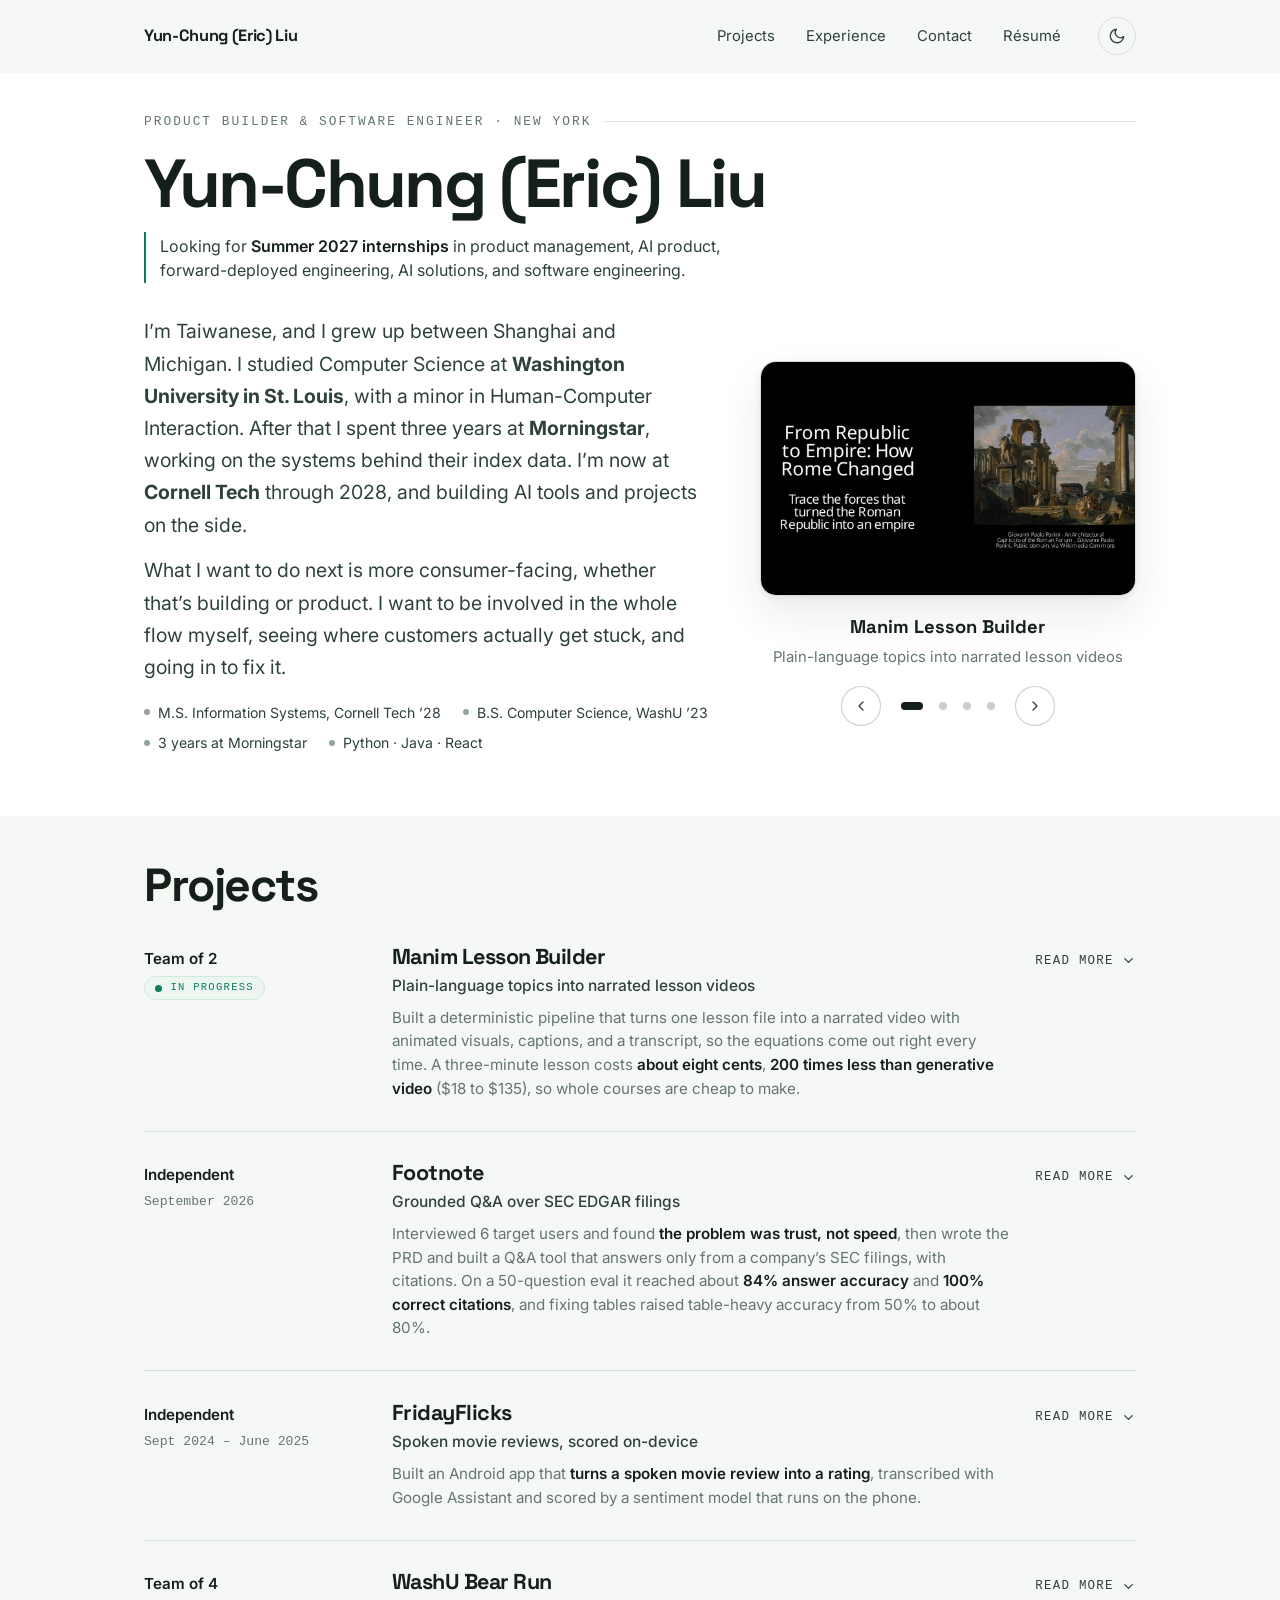
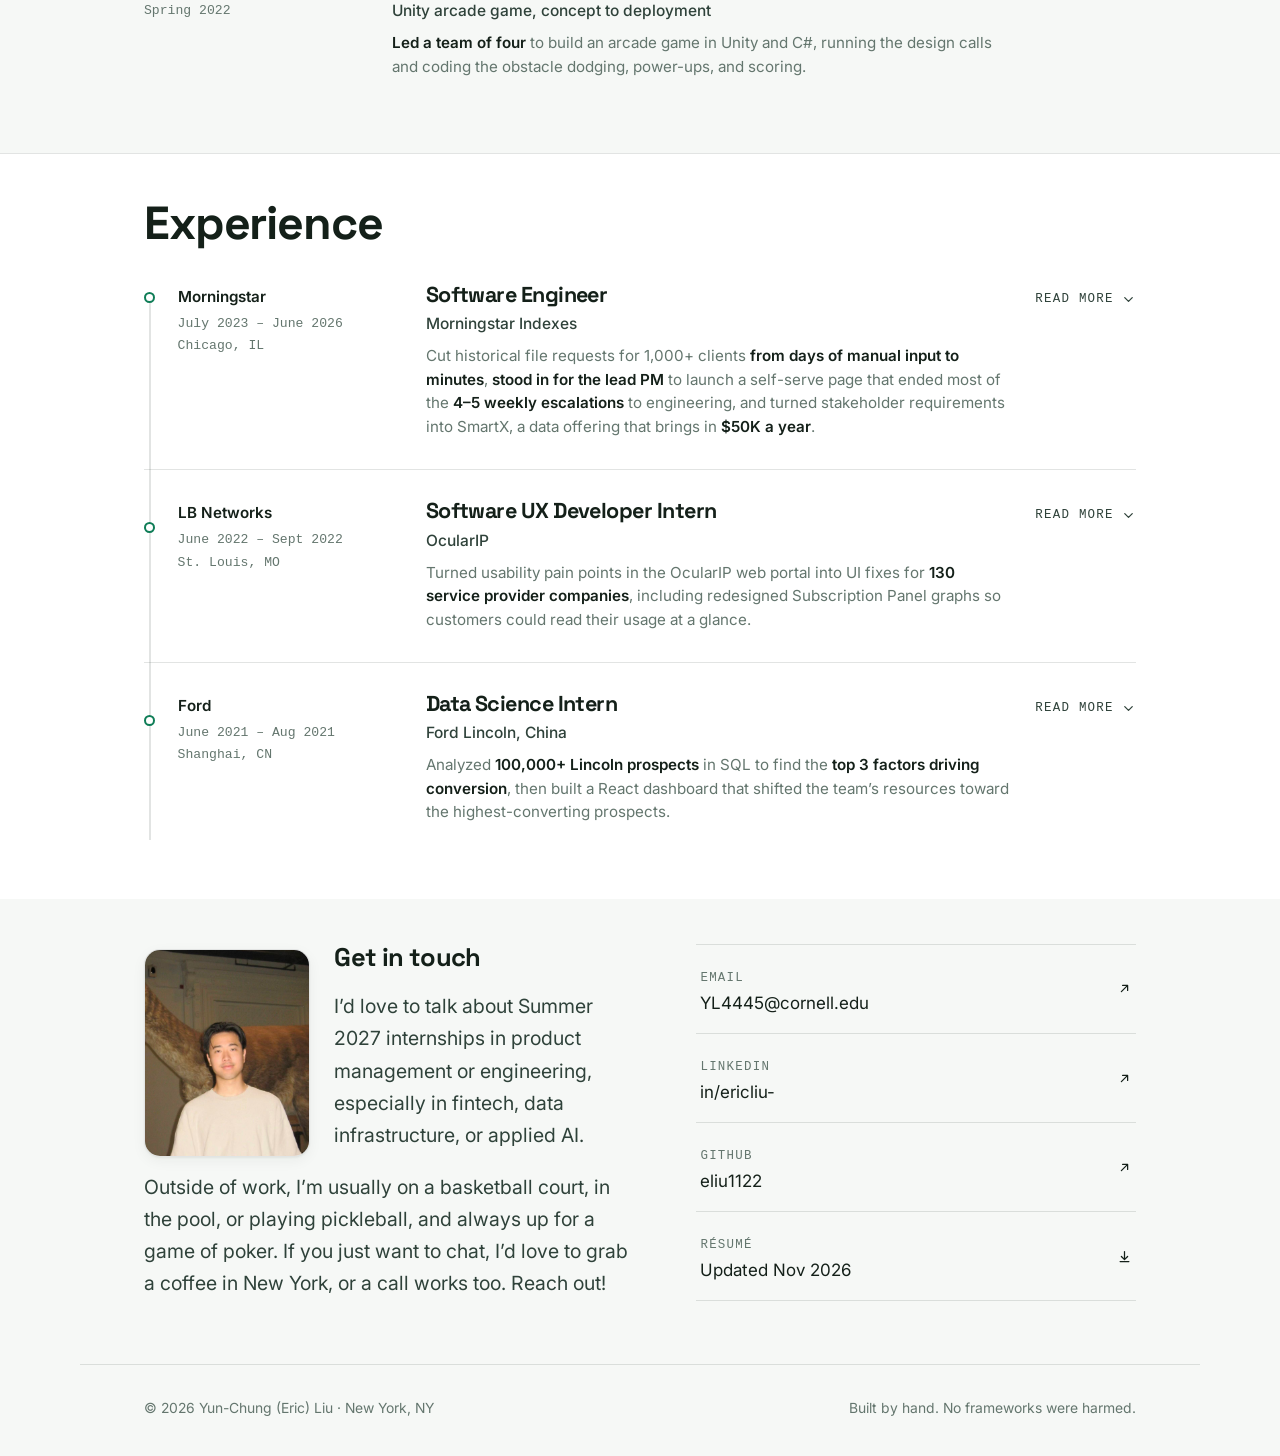
==== commit 0d56f313: "Bold the key results in the experience summaries Co-Authored-By: Claude Opus 5.5 <noreply@anthropic." ====
--- a/index.html
+++ b/index.html
@@ -400,7 +400,7 @@
             <span class="job__titles">
               <h3>Manim Lesson Builder</h3>
               <span class="job__role">Plain-language topics into narrated lesson videos</span>
-              <span class="job__blurb">Built a deterministic pipeline that turns one lesson file into a narrated video with animated visuals, captions, and a transcript, so the equations come out right every time. A three-minute lesson costs about eight cents, 200 times less than generative video ($18 to $135), so whole courses are cheap to make.</span>
+              <span class="job__blurb">Built a deterministic pipeline that turns one lesson file into a narrated video with animated visuals, captions, and a transcript, so the equations come out right every time. A three-minute lesson costs <strong>about eight cents</strong>, <strong>200 times less than generative video</strong> ($18 to $135), so whole courses are cheap to make.</span>
             </span>
             <span class="job__more"><svg viewBox="0 0 24 24" fill="none" stroke="currentColor" stroke-width="2" stroke-linecap="round" stroke-linejoin="round"><path d="M6 9l6 6 6-6"/></svg></span>
           </summary>
@@ -479,7 +479,7 @@
             <span class="job__titles">
               <h3>Footnote</h3>
               <span class="job__role">Grounded Q&amp;A over SEC EDGAR filings</span>
-              <span class="job__blurb">Interviewed 6 target users and found the problem was trust, not speed, then wrote the PRD and built a Q&amp;A tool that answers only from a company&rsquo;s SEC filings, with citations. On a 50-question eval it reached about 84% answer accuracy and 100% correct citations, and fixing tables raised table-heavy accuracy from 50% to about 80%.</span>
+              <span class="job__blurb">Interviewed 6 target users and found <strong>the problem was trust, not speed</strong>, then wrote the PRD and built a Q&amp;A tool that answers only from a company&rsquo;s SEC filings, with citations. On a 50-question eval it reached about <strong>84% answer accuracy</strong> and <strong>100% correct citations</strong>, and fixing tables raised table-heavy accuracy from 50% to about 80%.</span>
             </span>
             <span class="job__more"><svg viewBox="0 0 24 24" fill="none" stroke="currentColor" stroke-width="2" stroke-linecap="round" stroke-linejoin="round"><path d="M6 9l6 6 6-6"/></svg></span>
           </summary>
@@ -538,7 +538,7 @@
             <span class="job__titles">
               <h3>FridayFlicks</h3>
               <span class="job__role">Spoken movie reviews, scored on-device</span>
-              <span class="job__blurb">Built an Android app that turns a spoken movie review into a rating, transcribed with Google Assistant and scored by a sentiment model that runs on the phone.</span>
+              <span class="job__blurb">Built an Android app that <strong>turns a spoken movie review into a rating</strong>, transcribed with Google Assistant and scored by a sentiment model that runs on the phone.</span>
             </span>
             <span class="job__more"><svg viewBox="0 0 24 24" fill="none" stroke="currentColor" stroke-width="2" stroke-linecap="round" stroke-linejoin="round"><path d="M6 9l6 6 6-6"/></svg></span>
           </summary>
@@ -589,7 +589,7 @@
             <span class="job__titles">
               <h3>WashU Bear Run</h3>
               <span class="job__role">Unity arcade game, concept to deployment</span>
-              <span class="job__blurb">Led a team of four to build an arcade game in Unity and C#, running the design calls and coding the obstacle dodging, power-ups, and scoring.</span>
+              <span class="job__blurb"><strong>Led a team of four</strong> to build an arcade game in Unity and C#, running the design calls and coding the obstacle dodging, power-ups, and scoring.</span>
             </span>
             <span class="job__more"><svg viewBox="0 0 24 24" fill="none" stroke="currentColor" stroke-width="2" stroke-linecap="round" stroke-linejoin="round"><path d="M6 9l6 6 6-6"/></svg></span>
           </summary>
@@ -651,7 +651,7 @@
             <span class="job__titles">
               <h3>Software Engineer</h3>
               <span class="job__role">Morningstar Indexes</span>
-              <span class="job__blurb">Cut historical file requests for 1,000+ clients from days of manual input to minutes, stood in for the lead PM to launch a self-serve page that ended most of the 4&ndash;5 weekly escalations to engineering, and turned stakeholder requirements into SmartX, a data offering that brings in $50K a year.</span>
+              <span class="job__blurb">Cut historical file requests for 1,000+ clients <strong>from days of manual input to minutes</strong>, <strong>stood in for the lead PM</strong> to launch a self-serve page that ended most of the <strong>4&ndash;5 weekly escalations</strong> to engineering, and turned stakeholder requirements into SmartX, a data offering that brings in <strong>$50K a year</strong>.</span>
             </span>
             <span class="job__more"><svg viewBox="0 0 24 24" fill="none" stroke="currentColor" stroke-width="2" stroke-linecap="round" stroke-linejoin="round"><path d="M6 9l6 6 6-6"/></svg></span>
           </summary>
@@ -798,7 +798,7 @@
             <span class="job__titles">
               <h3>Software UX Developer Intern</h3>
               <span class="job__role">OcularIP</span>
-              <span class="job__blurb">Turned usability pain points in the OcularIP web portal into UI fixes for 130 service provider companies, including redesigned Subscription Panel graphs so customers could read their usage at a glance.</span>
+              <span class="job__blurb">Turned usability pain points in the OcularIP web portal into UI fixes for <strong>130 service provider companies</strong>, including redesigned Subscription Panel graphs so customers could read their usage at a glance.</span>
             </span>
             <span class="job__more"><svg viewBox="0 0 24 24" fill="none" stroke="currentColor" stroke-width="2" stroke-linecap="round" stroke-linejoin="round"><path d="M6 9l6 6 6-6"/></svg></span>
           </summary>
@@ -826,7 +826,7 @@
             <span class="job__titles">
               <h3>Data Science Intern</h3>
               <span class="job__role">Ford Lincoln, China</span>
-              <span class="job__blurb">Analyzed 100,000+ Lincoln prospects in SQL to find the top 3 factors driving conversion, then built a React dashboard that shifted the team&rsquo;s resources toward the highest-converting prospects.</span>
+              <span class="job__blurb">Analyzed <strong>100,000+ Lincoln prospects</strong> in SQL to find the <strong>top 3 factors driving conversion</strong>, then built a React dashboard that shifted the team&rsquo;s resources toward the highest-converting prospects.</span>
             </span>
             <span class="job__more"><svg viewBox="0 0 24 24" fill="none" stroke="currentColor" stroke-width="2" stroke-linecap="round" stroke-linejoin="round"><path d="M6 9l6 6 6-6"/></svg></span>
           </summary>
--- a/css/styles.css
+++ b/css/styles.css
@@ -139,15 +139,6 @@
 /* Hidden while the hero's big name is on screen, so the name isn't shown twice; main.js sets
    .name-in-view. Without JS the class never lands and the name just stays. */
 .nav.name-in-view .brand { opacity: 0; visibility: hidden; }
-/* Same mark as the active nav link, shown only at the very top of the page. */
-.brand__name { position: relative; }
-.brand__name::after {
-  content: ""; position: absolute; left: 50%; bottom: -8px;
-  width: 18px; height: 2px; margin-left: -9px;
-  background: var(--mint); border-radius: 2px;
-  opacity: 0; transition: opacity .25s ease;
-}
-.nav:not(.is-stuck) .brand__name::after { opacity: 1; }
 
 .nav__links { display: flex; gap: .35rem; list-style: none; margin: 0; padding: 0; }
 .nav__links a {
@@ -555,6 +546,7 @@
 .job__role { color: var(--ink-2); font-weight: 500; font-size: .97rem; display: block; }
 .job__blurb { color: var(--muted); font-size: .95rem; line-height: 1.55; display: block; max-width: 62ch; margin-top: .45rem; }  /* summary while collapsed */
 .job__body[open] .job__blurb { display: none; }  /* the full text covers it once open */
+.job__blurb strong { color: var(--ink); font-weight: 600; }  /* the result to catch on a skim */
 .job__body { min-width: 0; }
 .job__body p { margin: .9rem 0 0; color: var(--ink-2); max-width: 66ch; }
 
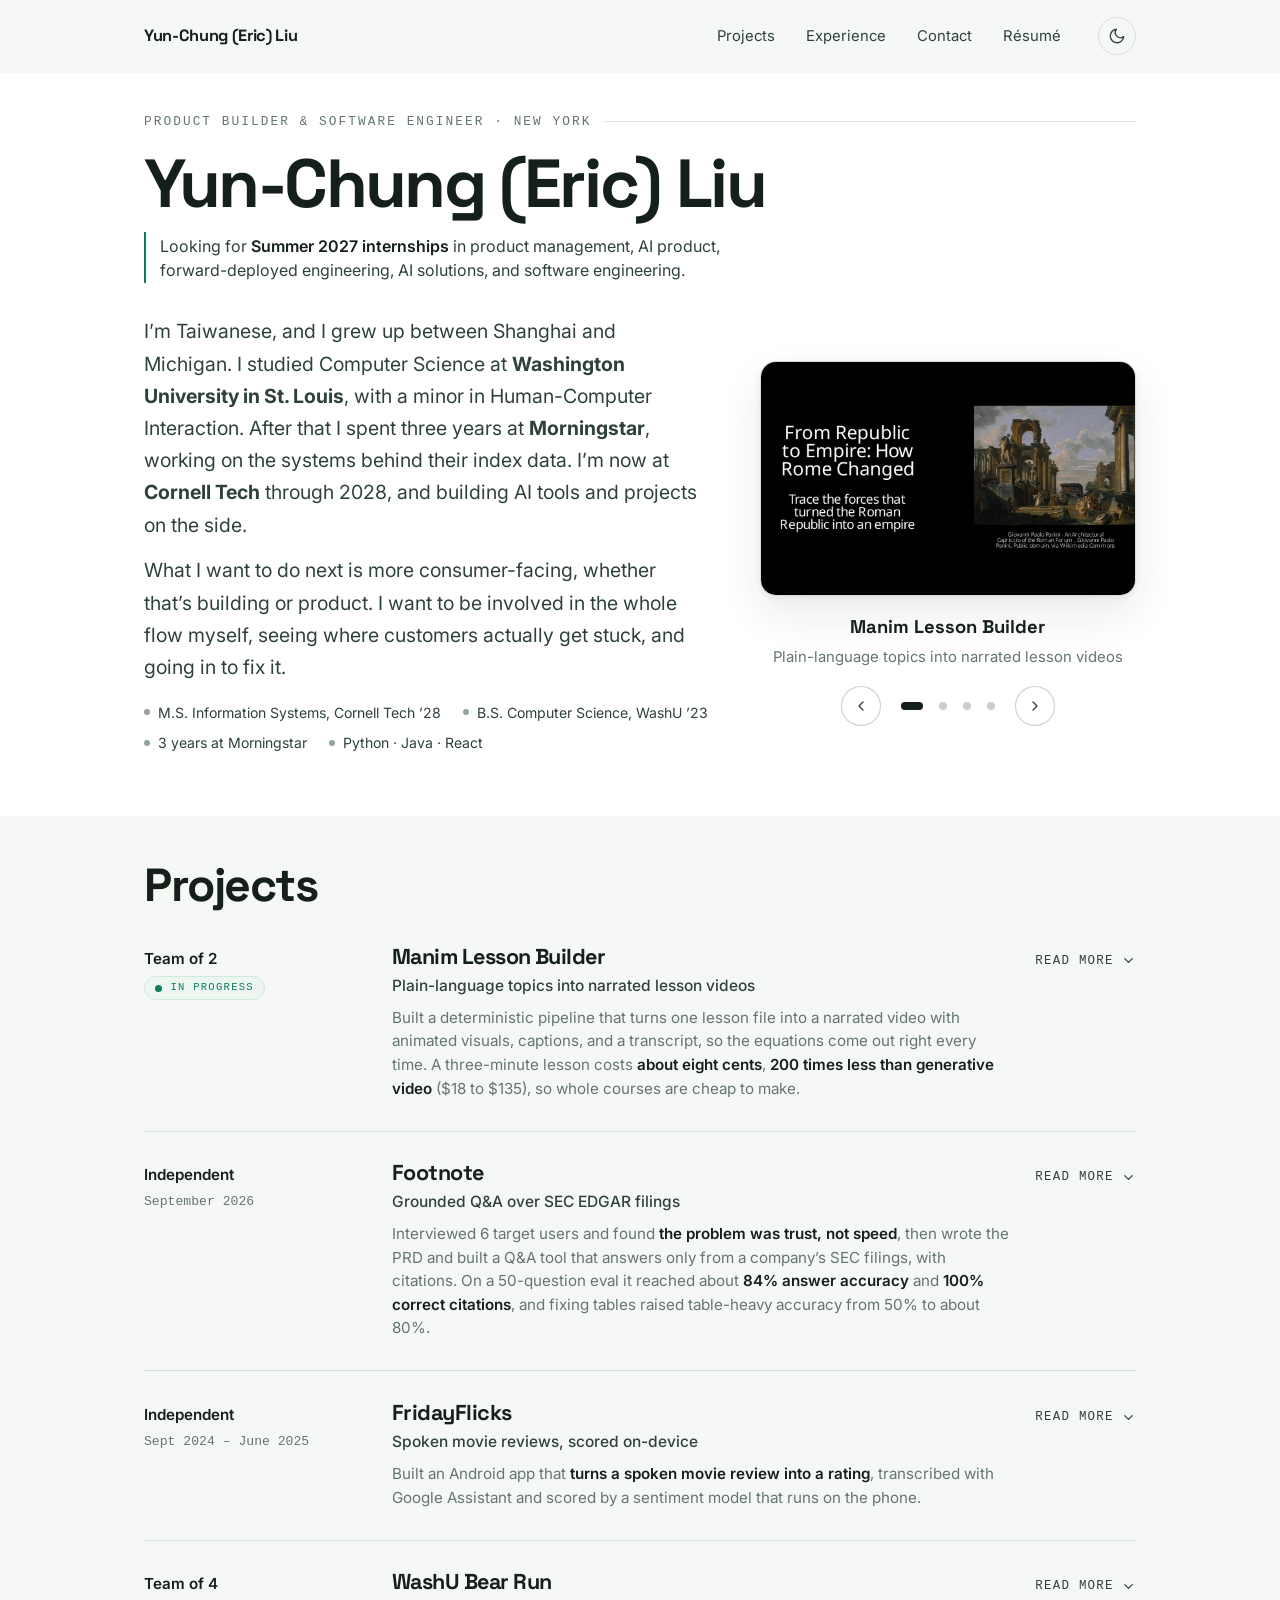
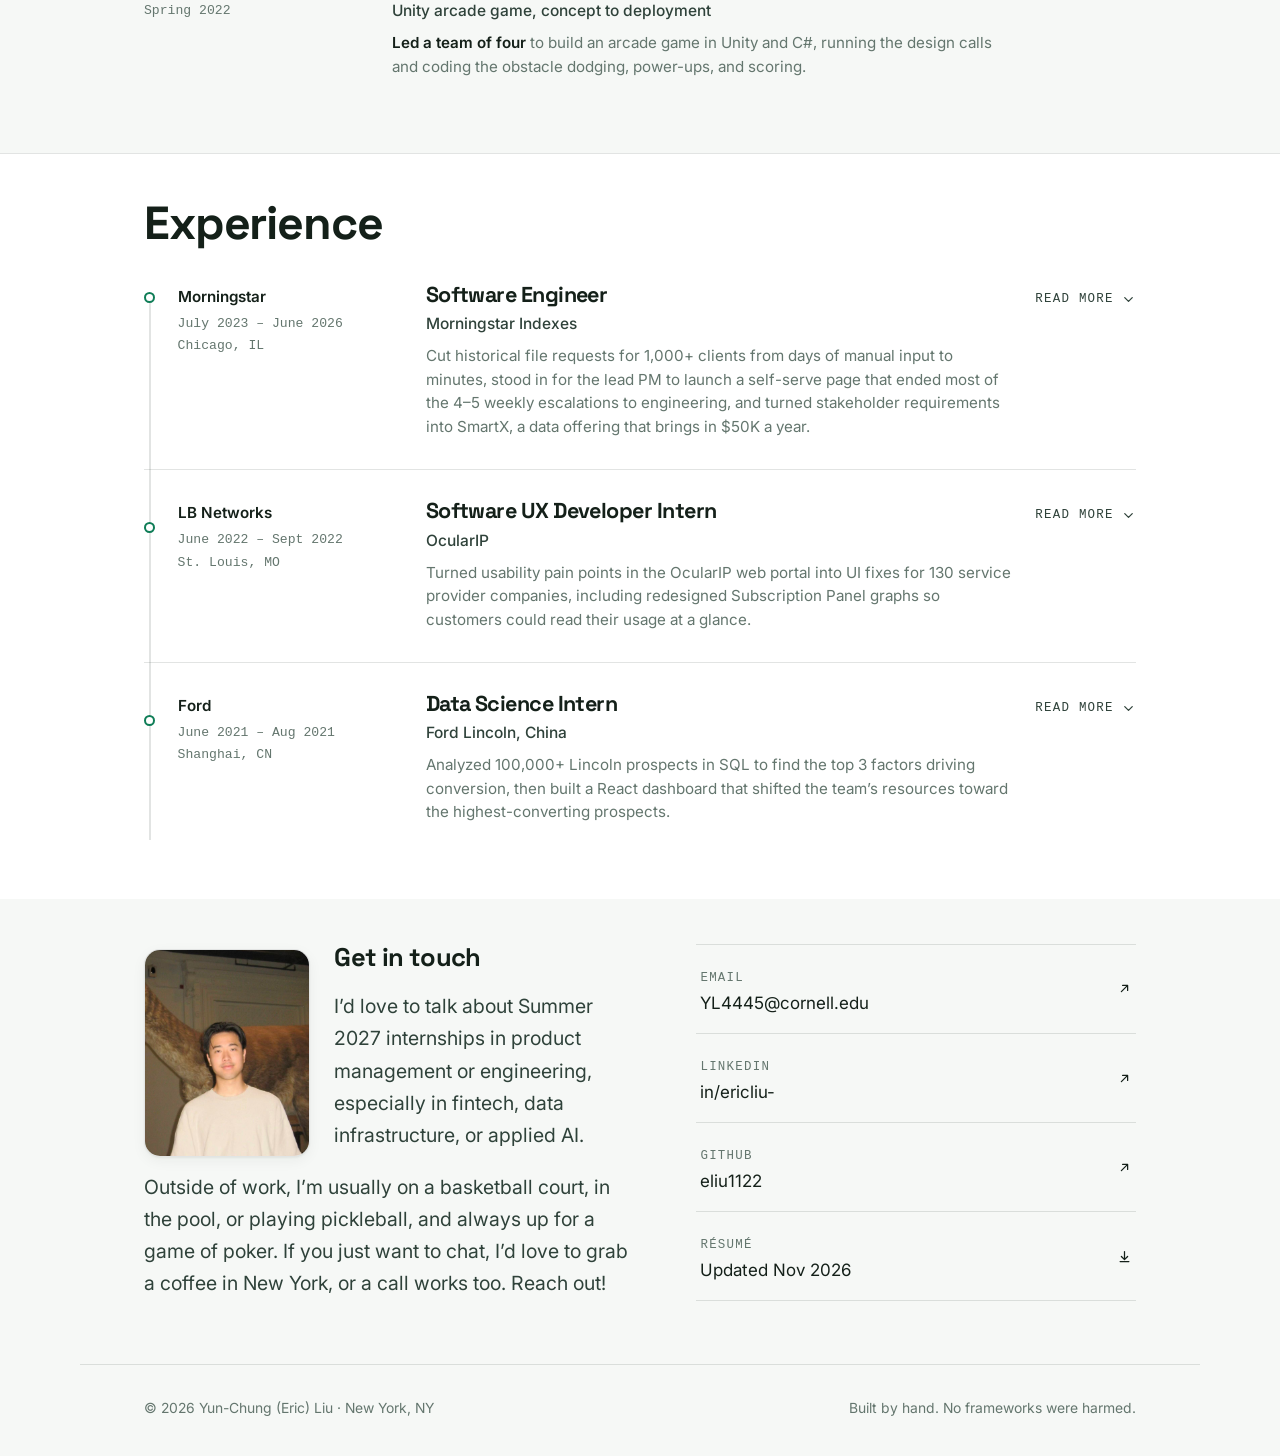
==== commit ee3289d1: "Bold the key results in the project summaries Co-Authored-By: Claude Opus 5.5 <noreply@anthropic.com" ====
--- a/index.html
+++ b/index.html
@@ -651,7 +651,7 @@
             <span class="job__titles">
               <h3>Software Engineer</h3>
               <span class="job__role">Morningstar Indexes</span>
-              <span class="job__blurb">Cut historical file requests for 1,000+ clients <strong>from days of manual input to minutes</strong>, <strong>stood in for the lead PM</strong> to launch a self-serve page that ended most of the <strong>4&ndash;5 weekly escalations</strong> to engineering, and turned stakeholder requirements into SmartX, a data offering that brings in <strong>$50K a year</strong>.</span>
+              <span class="job__blurb">Cut historical file requests for 1,000+ clients from days of manual input to minutes, stood in for the lead PM to launch a self-serve page that ended most of the 4&ndash;5 weekly escalations to engineering, and turned stakeholder requirements into SmartX, a data offering that brings in $50K a year.</span>
             </span>
             <span class="job__more"><svg viewBox="0 0 24 24" fill="none" stroke="currentColor" stroke-width="2" stroke-linecap="round" stroke-linejoin="round"><path d="M6 9l6 6 6-6"/></svg></span>
           </summary>
@@ -798,7 +798,7 @@
             <span class="job__titles">
               <h3>Software UX Developer Intern</h3>
               <span class="job__role">OcularIP</span>
-              <span class="job__blurb">Turned usability pain points in the OcularIP web portal into UI fixes for <strong>130 service provider companies</strong>, including redesigned Subscription Panel graphs so customers could read their usage at a glance.</span>
+              <span class="job__blurb">Turned usability pain points in the OcularIP web portal into UI fixes for 130 service provider companies, including redesigned Subscription Panel graphs so customers could read their usage at a glance.</span>
             </span>
             <span class="job__more"><svg viewBox="0 0 24 24" fill="none" stroke="currentColor" stroke-width="2" stroke-linecap="round" stroke-linejoin="round"><path d="M6 9l6 6 6-6"/></svg></span>
           </summary>
@@ -826,7 +826,7 @@
             <span class="job__titles">
               <h3>Data Science Intern</h3>
               <span class="job__role">Ford Lincoln, China</span>
-              <span class="job__blurb">Analyzed <strong>100,000+ Lincoln prospects</strong> in SQL to find the <strong>top 3 factors driving conversion</strong>, then built a React dashboard that shifted the team&rsquo;s resources toward the highest-converting prospects.</span>
+              <span class="job__blurb">Analyzed 100,000+ Lincoln prospects in SQL to find the top 3 factors driving conversion, then built a React dashboard that shifted the team&rsquo;s resources toward the highest-converting prospects.</span>
             </span>
             <span class="job__more"><svg viewBox="0 0 24 24" fill="none" stroke="currentColor" stroke-width="2" stroke-linecap="round" stroke-linejoin="round"><path d="M6 9l6 6 6-6"/></svg></span>
           </summary>
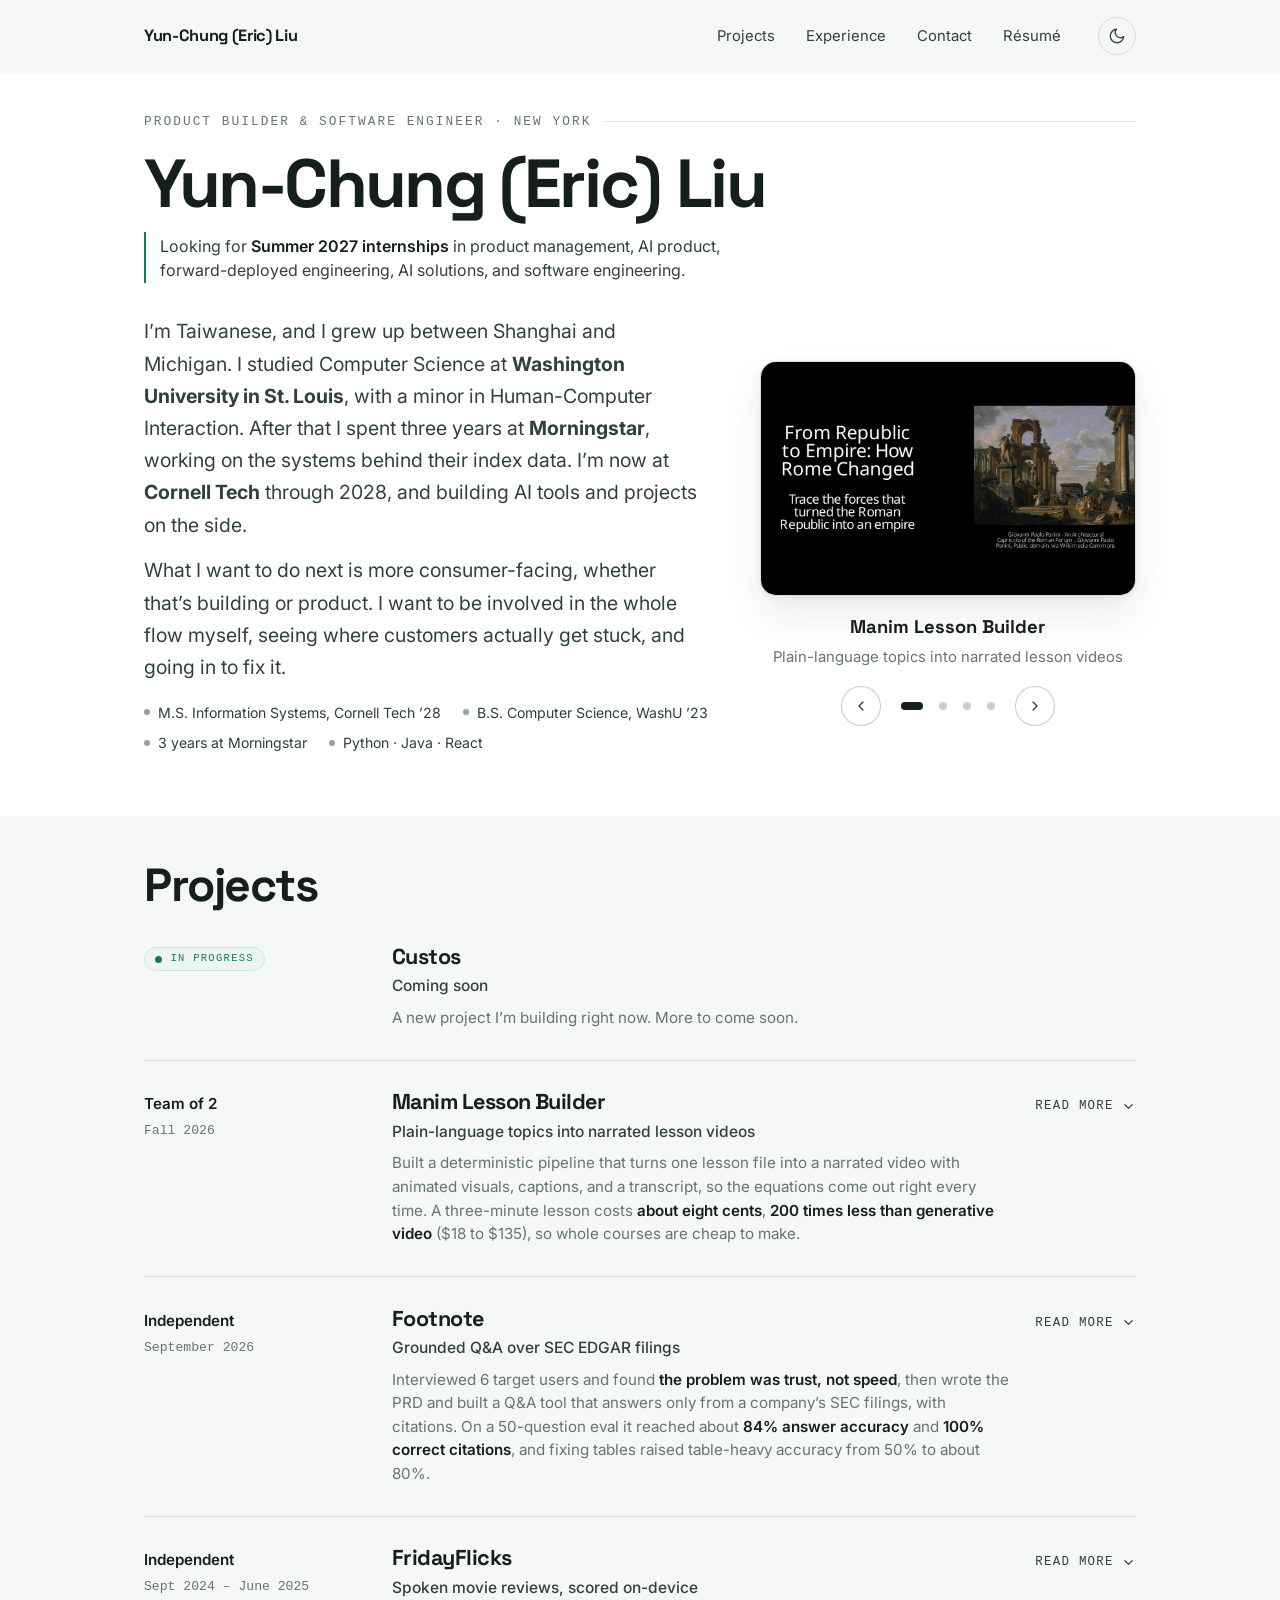
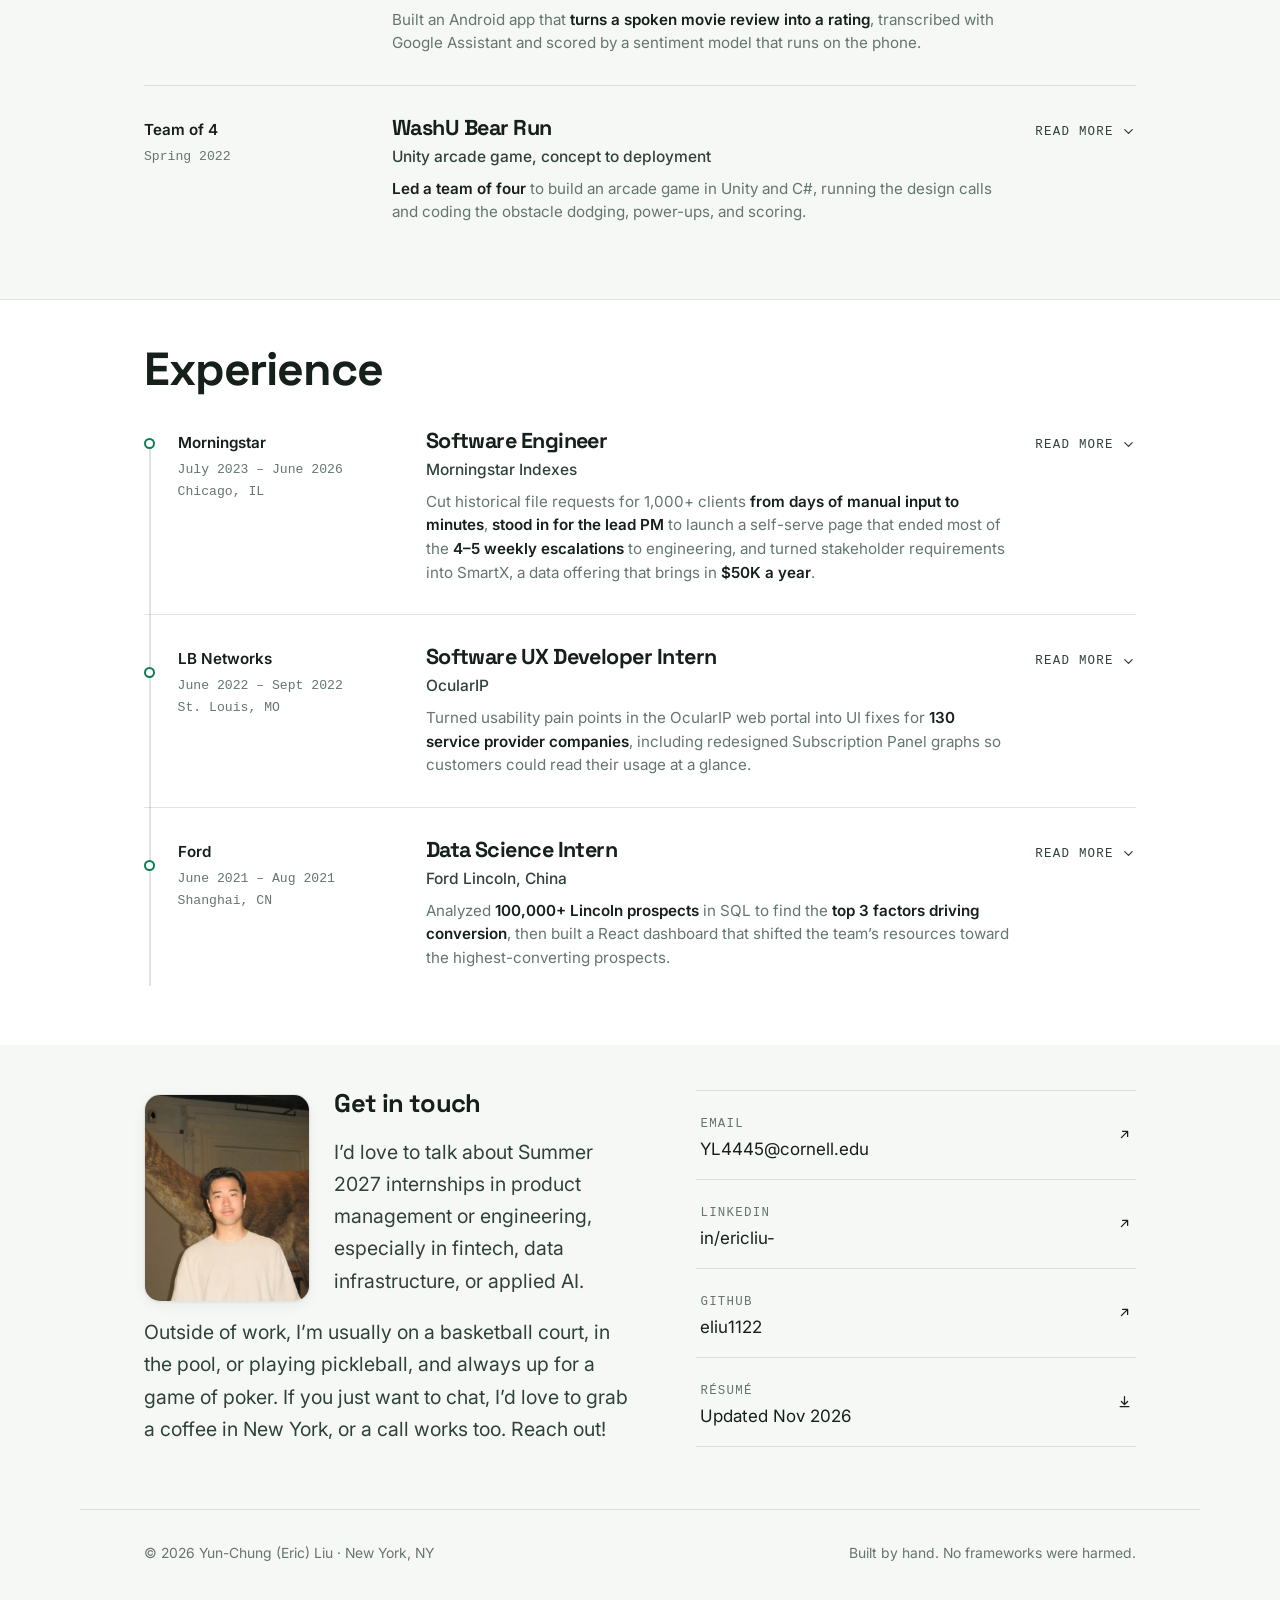
==== commit 5c6bd2ab: "Add a Custos card as the in-progress project Co-Authored-By: Claude Opus 5.5 <noreply@anthropic.com>" ====
--- a/index.html
+++ b/index.html
@@ -391,8 +391,22 @@
 
       <article class="job reveal">
         <div class="job__when">
+          <span class="status"><span class="pulse"></span>In progress</span>
+        </div>
+
+        <div class="job__body job__body--soon">
+          <span class="job__titles">
+            <h3>Custos</h3>
+            <span class="job__role">Coming soon</span>
+            <span class="job__blurb">A new project I&rsquo;m building right now. More to come soon.</span>
+          </span>
+        </div>
+      </article>
+
+      <article class="job reveal">
+        <div class="job__when">
           <b>Team of 2</b>
-          <span class="status"><span class="pulse"></span>In progress</span>
+          Fall 2026
         </div>
 
         <details class="job__body" id="manim-lesson-builder">
@@ -651,7 +665,7 @@
             <span class="job__titles">
               <h3>Software Engineer</h3>
               <span class="job__role">Morningstar Indexes</span>
-              <span class="job__blurb">Cut historical file requests for 1,000+ clients from days of manual input to minutes, stood in for the lead PM to launch a self-serve page that ended most of the 4&ndash;5 weekly escalations to engineering, and turned stakeholder requirements into SmartX, a data offering that brings in $50K a year.</span>
+              <span class="job__blurb">Cut historical file requests for 1,000+ clients <strong>from days of manual input to minutes</strong>, <strong>stood in for the lead PM</strong> to launch a self-serve page that ended most of the <strong>4&ndash;5 weekly escalations</strong> to engineering, and turned stakeholder requirements into SmartX, a data offering that brings in <strong>$50K a year</strong>.</span>
             </span>
             <span class="job__more"><svg viewBox="0 0 24 24" fill="none" stroke="currentColor" stroke-width="2" stroke-linecap="round" stroke-linejoin="round"><path d="M6 9l6 6 6-6"/></svg></span>
           </summary>
@@ -798,7 +812,7 @@
             <span class="job__titles">
               <h3>Software UX Developer Intern</h3>
               <span class="job__role">OcularIP</span>
-              <span class="job__blurb">Turned usability pain points in the OcularIP web portal into UI fixes for 130 service provider companies, including redesigned Subscription Panel graphs so customers could read their usage at a glance.</span>
+              <span class="job__blurb">Turned usability pain points in the OcularIP web portal into UI fixes for <strong>130 service provider companies</strong>, including redesigned Subscription Panel graphs so customers could read their usage at a glance.</span>
             </span>
             <span class="job__more"><svg viewBox="0 0 24 24" fill="none" stroke="currentColor" stroke-width="2" stroke-linecap="round" stroke-linejoin="round"><path d="M6 9l6 6 6-6"/></svg></span>
           </summary>
@@ -826,7 +840,7 @@
             <span class="job__titles">
               <h3>Data Science Intern</h3>
               <span class="job__role">Ford Lincoln, China</span>
-              <span class="job__blurb">Analyzed 100,000+ Lincoln prospects in SQL to find the top 3 factors driving conversion, then built a React dashboard that shifted the team&rsquo;s resources toward the highest-converting prospects.</span>
+              <span class="job__blurb">Analyzed <strong>100,000+ Lincoln prospects</strong> in SQL to find the <strong>top 3 factors driving conversion</strong>, then built a React dashboard that shifted the team&rsquo;s resources toward the highest-converting prospects.</span>
             </span>
             <span class="job__more"><svg viewBox="0 0 24 24" fill="none" stroke="currentColor" stroke-width="2" stroke-linecap="round" stroke-linejoin="round"><path d="M6 9l6 6 6-6"/></svg></span>
           </summary>
--- a/css/styles.css
+++ b/css/styles.css
@@ -554,7 +554,7 @@
 .job__summary {
   display: flex; align-items: baseline; justify-content: space-between;
   gap: 1rem 1.5rem; flex-wrap: wrap; cursor: pointer;
-  margin: -.6rem -.85rem; padding: .6rem .85rem; border-radius: 12px; list-style: none;
+  margin: -.6rem -.85rem; padding: .6rem .85rem; border-radius: 22px; list-style: none;
   transition: background .2s;
 }
 .job__summary:hover { background: var(--mint-wash); }  /* the whole row is the button */
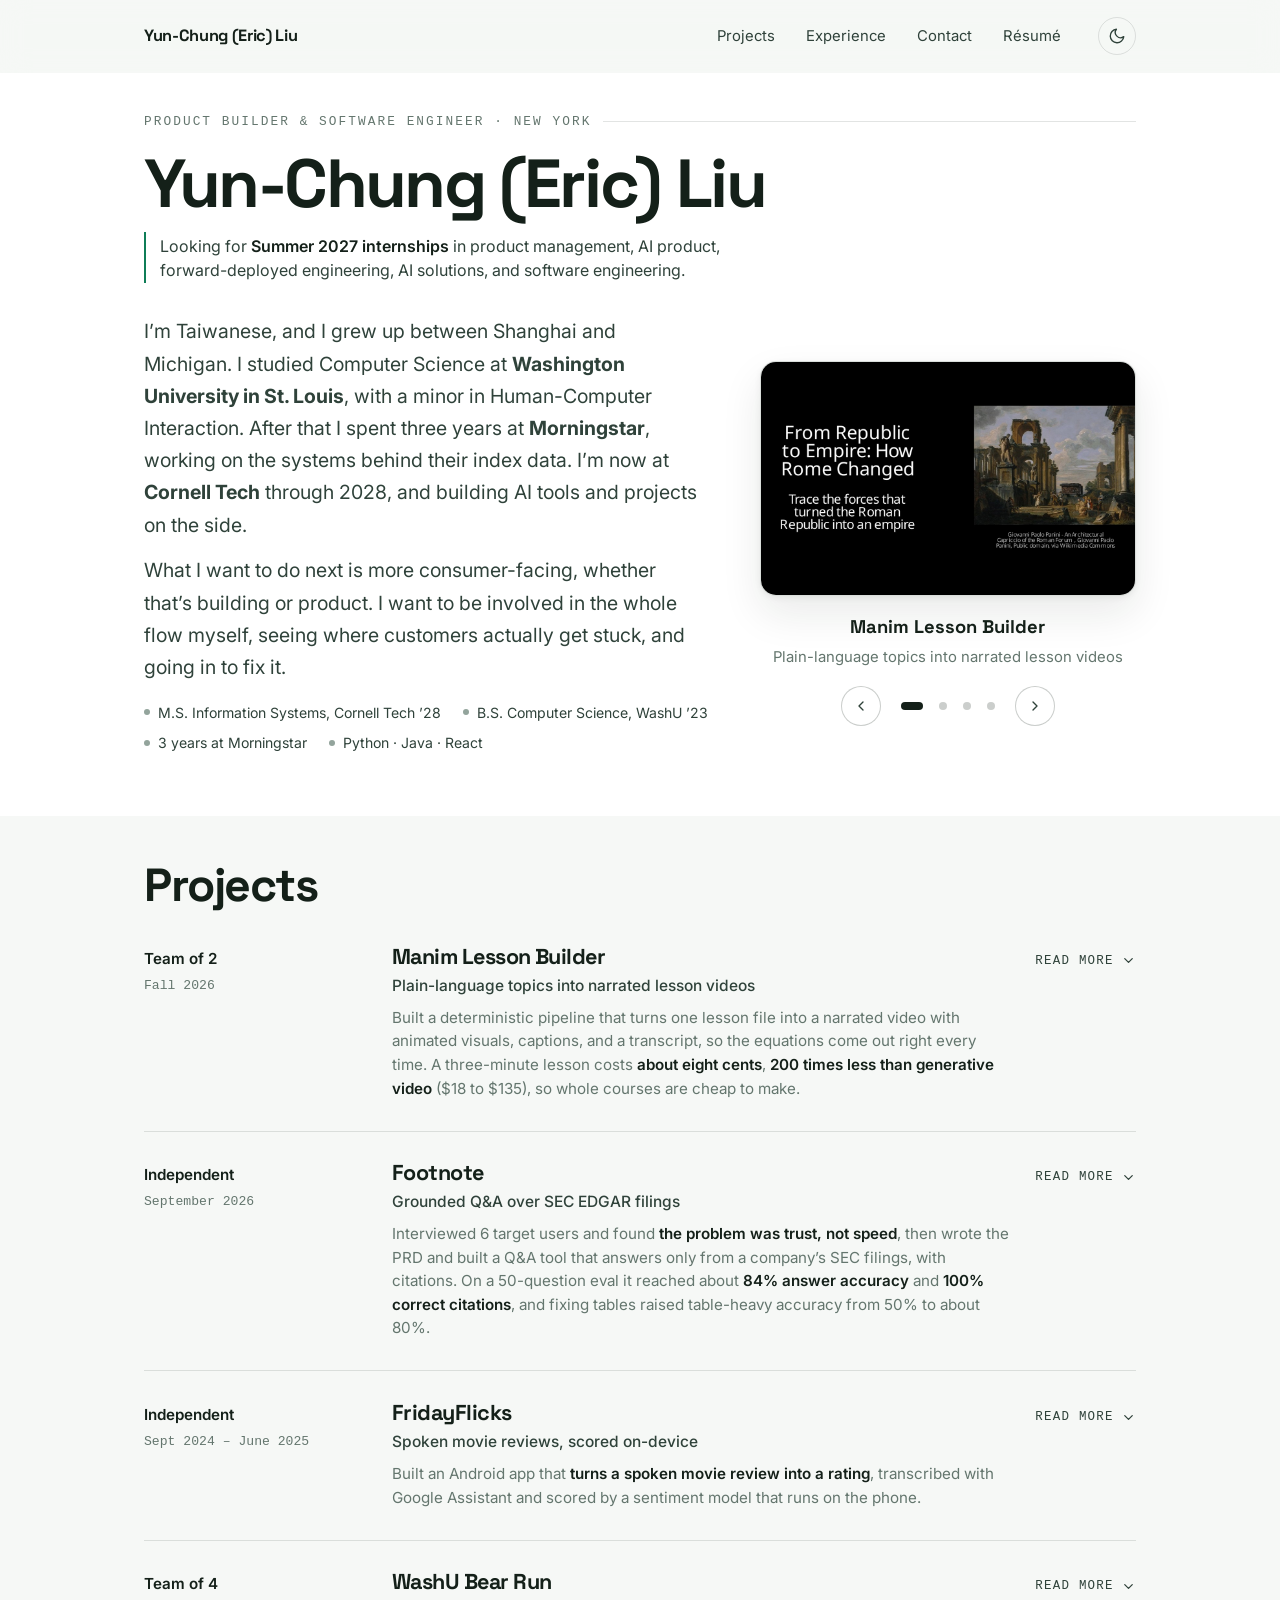
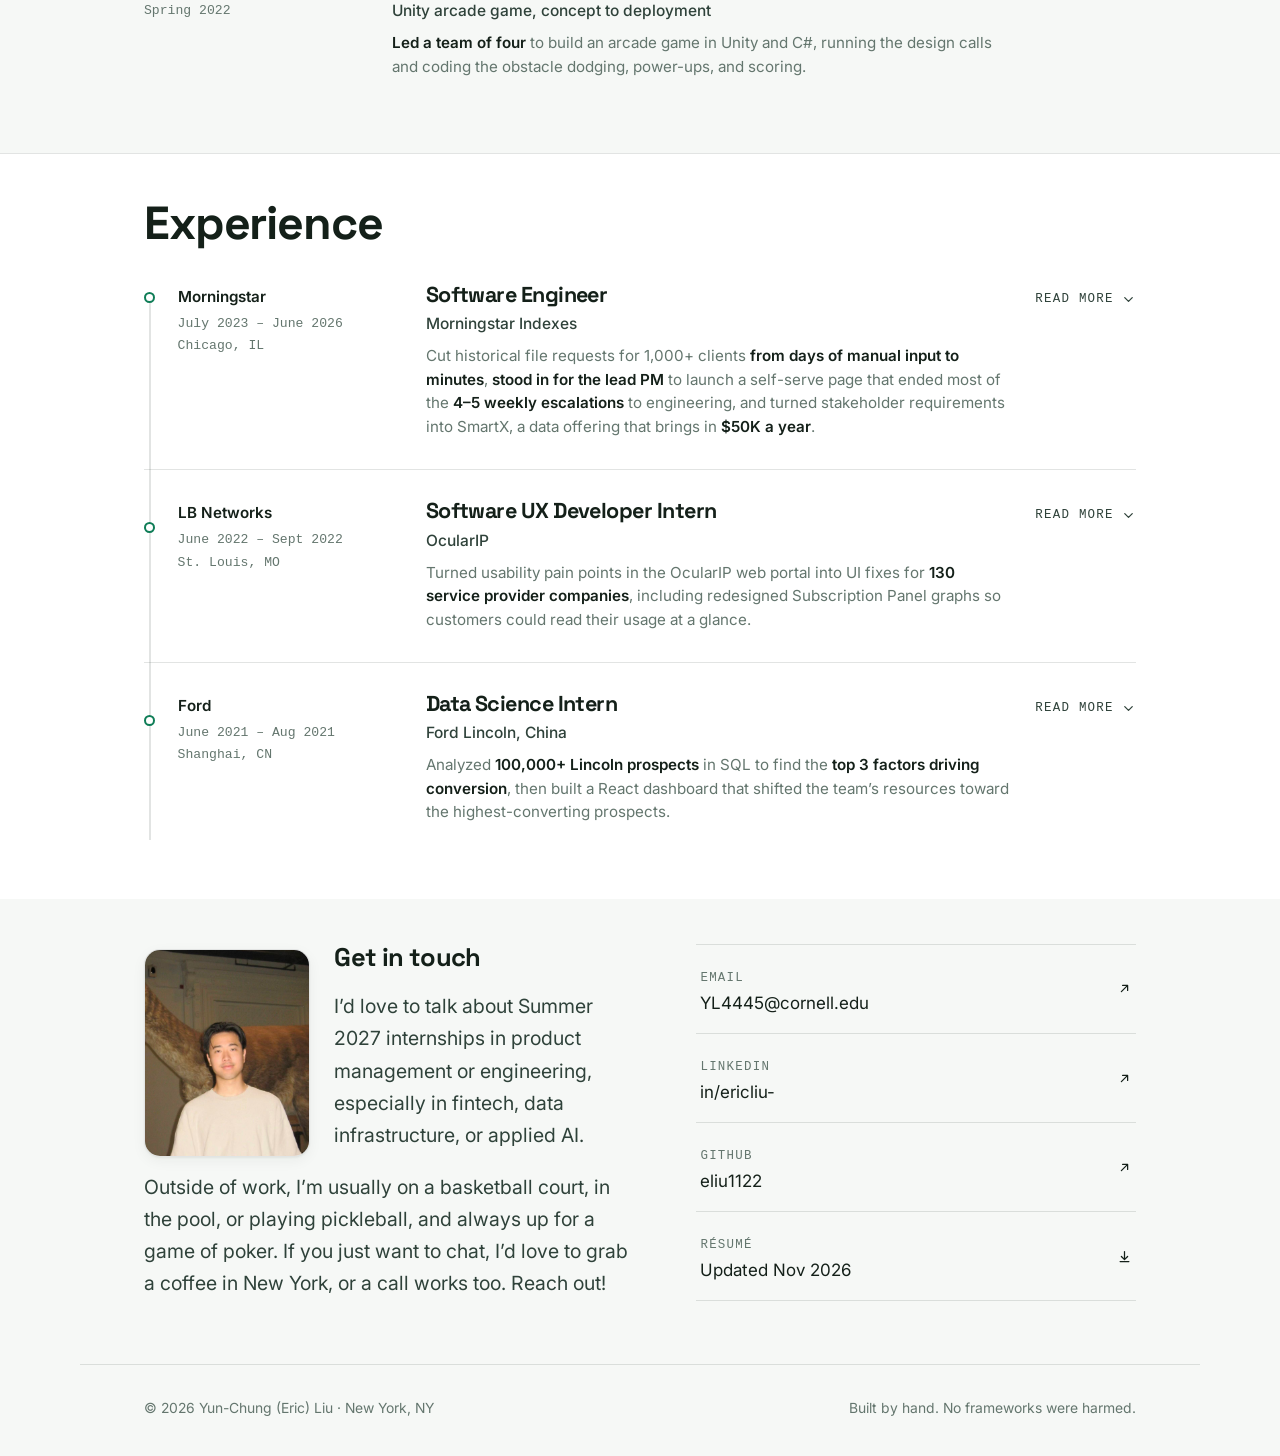
==== commit 90ba2eff: "Show Manim Lesson Builder as Fall 2026 instead of in progress Co-Authored-By: Claude Opus 5.5 <norep" ====
--- a/index.html
+++ b/index.html
@@ -391,20 +391,6 @@
 
       <article class="job reveal">
         <div class="job__when">
-          <span class="status"><span class="pulse"></span>In progress</span>
-        </div>
-
-        <div class="job__body job__body--soon">
-          <span class="job__titles">
-            <h3>Custos</h3>
-            <span class="job__role">Coming soon</span>
-            <span class="job__blurb">A new project I&rsquo;m building right now. More to come soon.</span>
-          </span>
-        </div>
-      </article>
-
-      <article class="job reveal">
-        <div class="job__when">
           <b>Team of 2</b>
           Fall 2026
         </div>
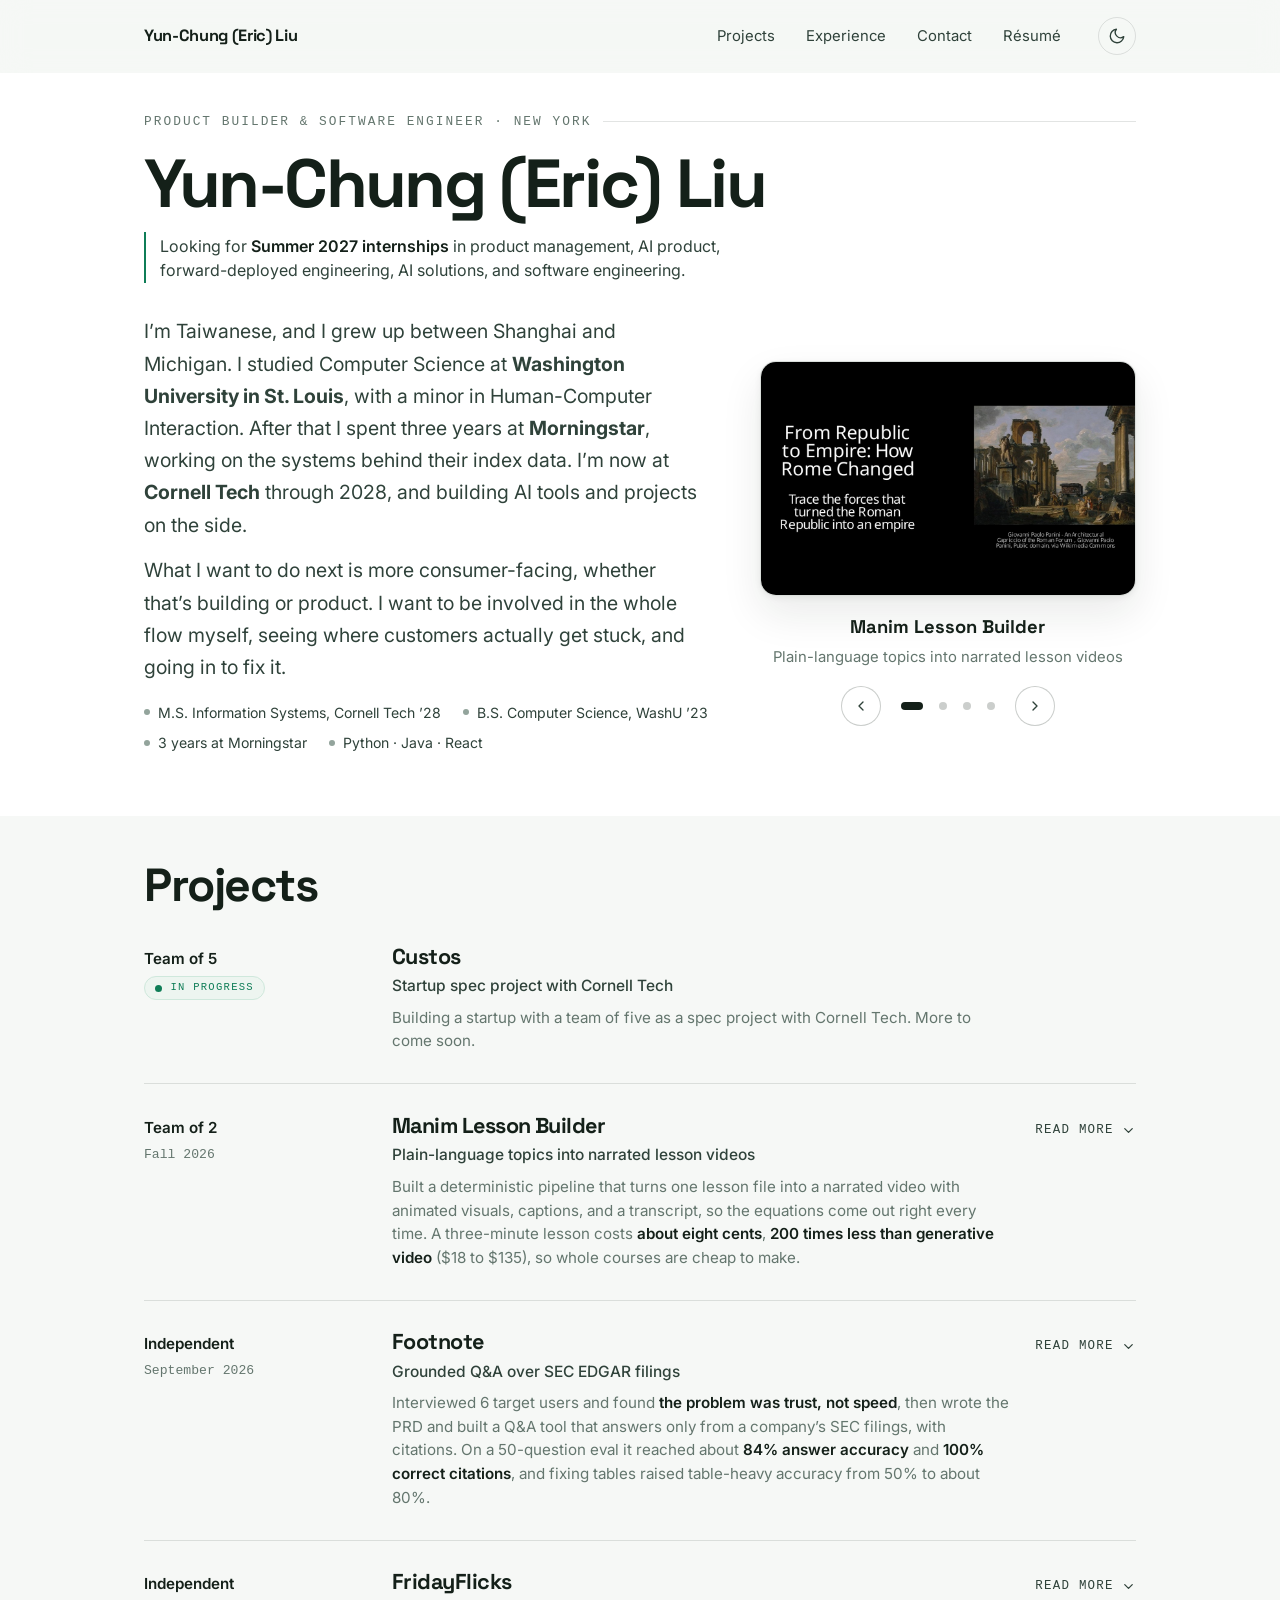
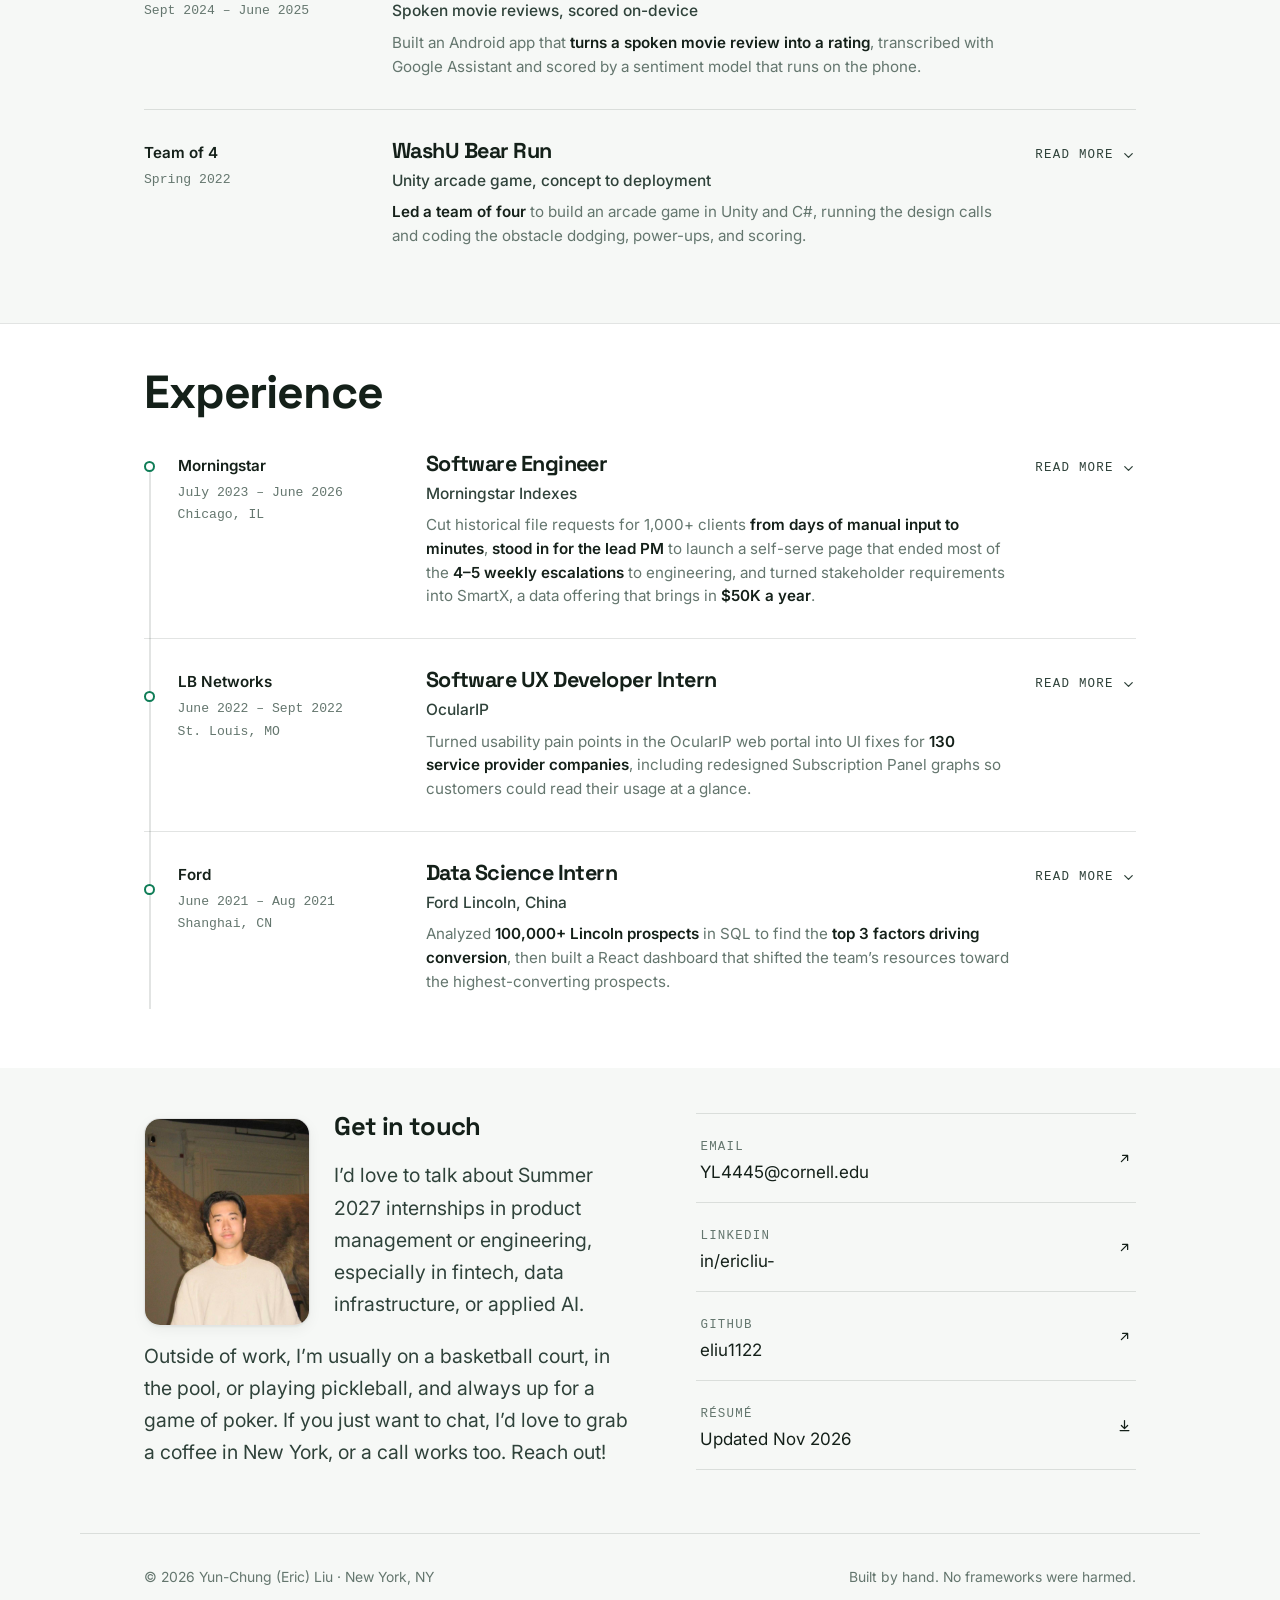
==== commit 3877eb02: "Describe Custos as a startup spec project with Cornell Tech Co-Authored-By: Claude Opus 5.5 <noreply" ====
--- a/index.html
+++ b/index.html
@@ -391,6 +391,21 @@
 
       <article class="job reveal">
         <div class="job__when">
+          <b>Team of 5</b>
+          <span class="status"><span class="pulse"></span>In progress</span>
+        </div>
+
+        <div class="job__body job__body--soon">
+          <span class="job__titles">
+            <h3>Custos</h3>
+            <span class="job__role">Startup spec project with Cornell Tech</span>
+            <span class="job__blurb">Building a startup with a team of five as a spec project with Cornell Tech. More to come soon.</span>
+          </span>
+        </div>
+      </article>
+
+      <article class="job reveal">
+        <div class="job__when">
           <b>Team of 2</b>
           Fall 2026
         </div>
--- a/css/styles.css
+++ b/css/styles.css
@@ -554,7 +554,7 @@
 .job__summary {
   display: flex; align-items: baseline; justify-content: space-between;
   gap: 1rem 1.5rem; flex-wrap: wrap; cursor: pointer;
-  margin: -.6rem -.85rem; padding: .6rem .85rem; border-radius: 22px; list-style: none;
+  margin: -.75rem -1.1rem; padding: .75rem 1.1rem; border-radius: 22px; list-style: none;
   transition: background .2s;
 }
 .job__summary:hover { background: var(--mint-wash); }  /* the whole row is the button */
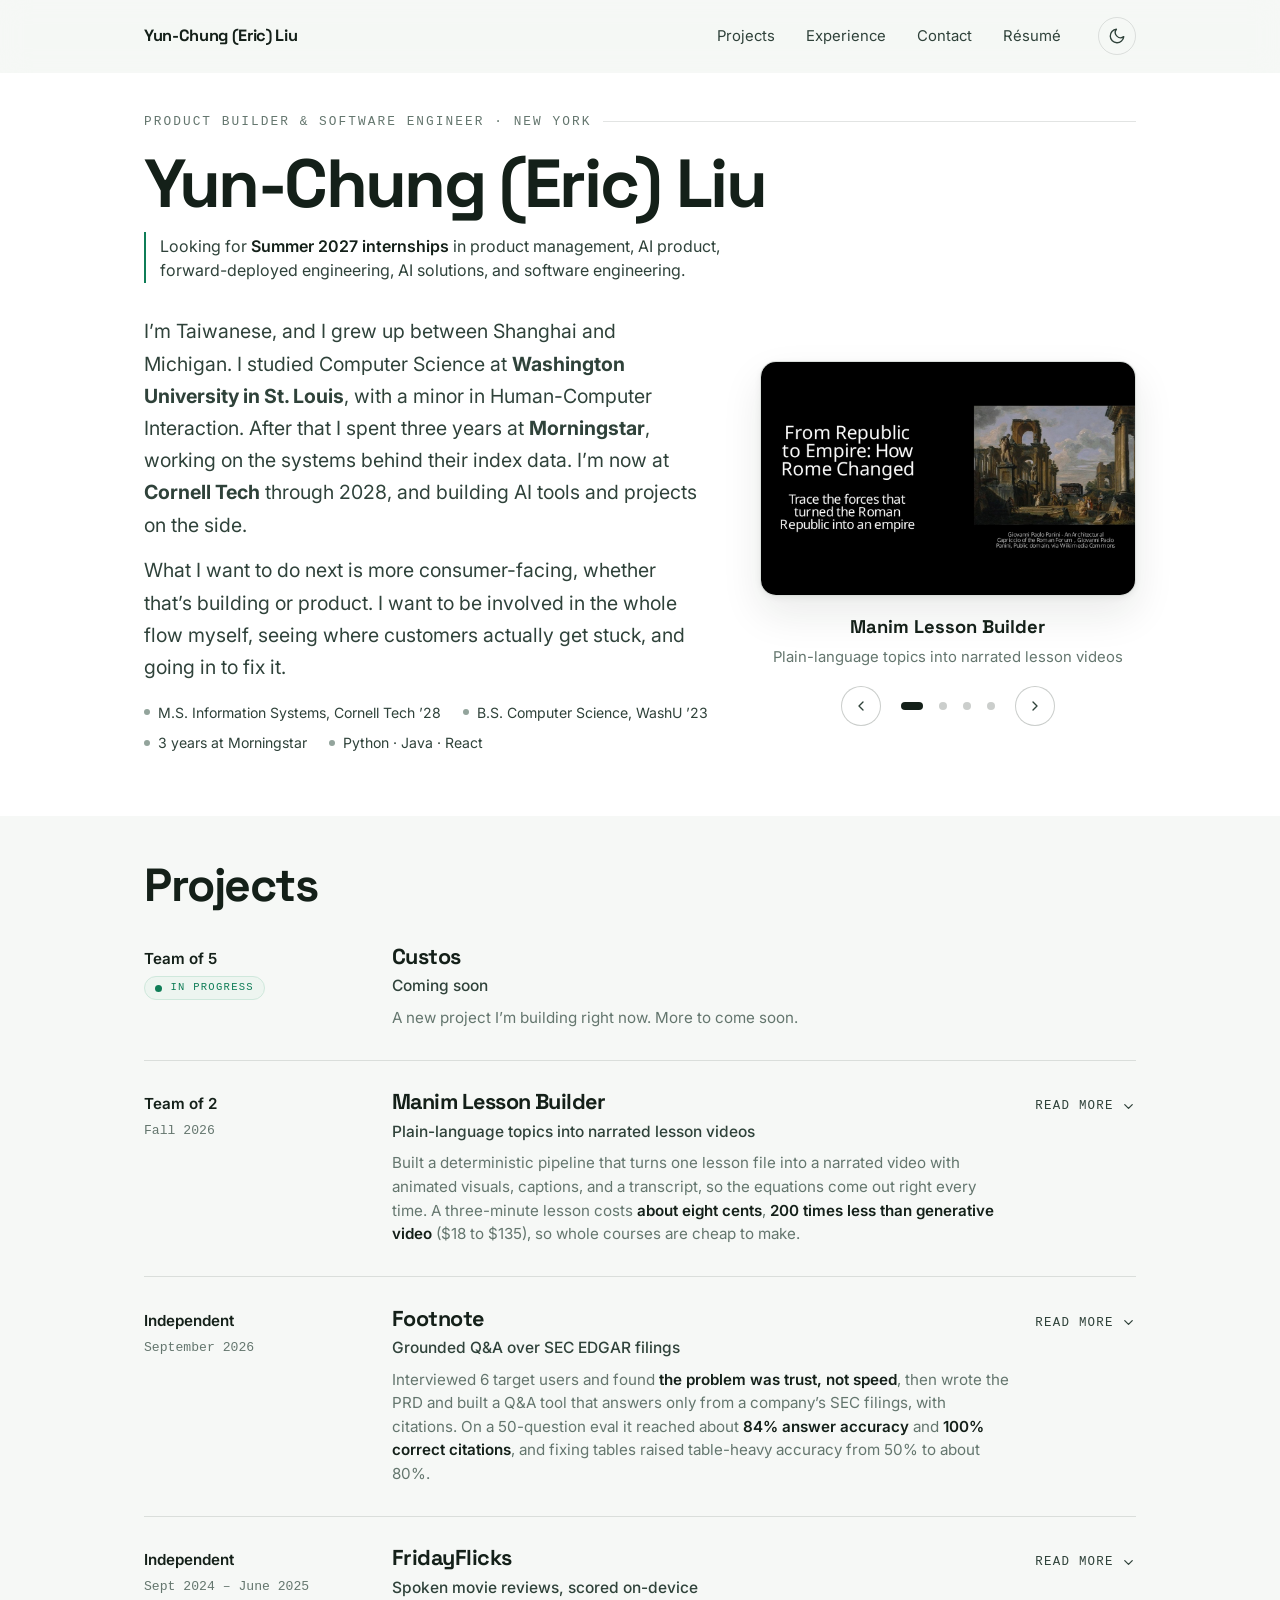
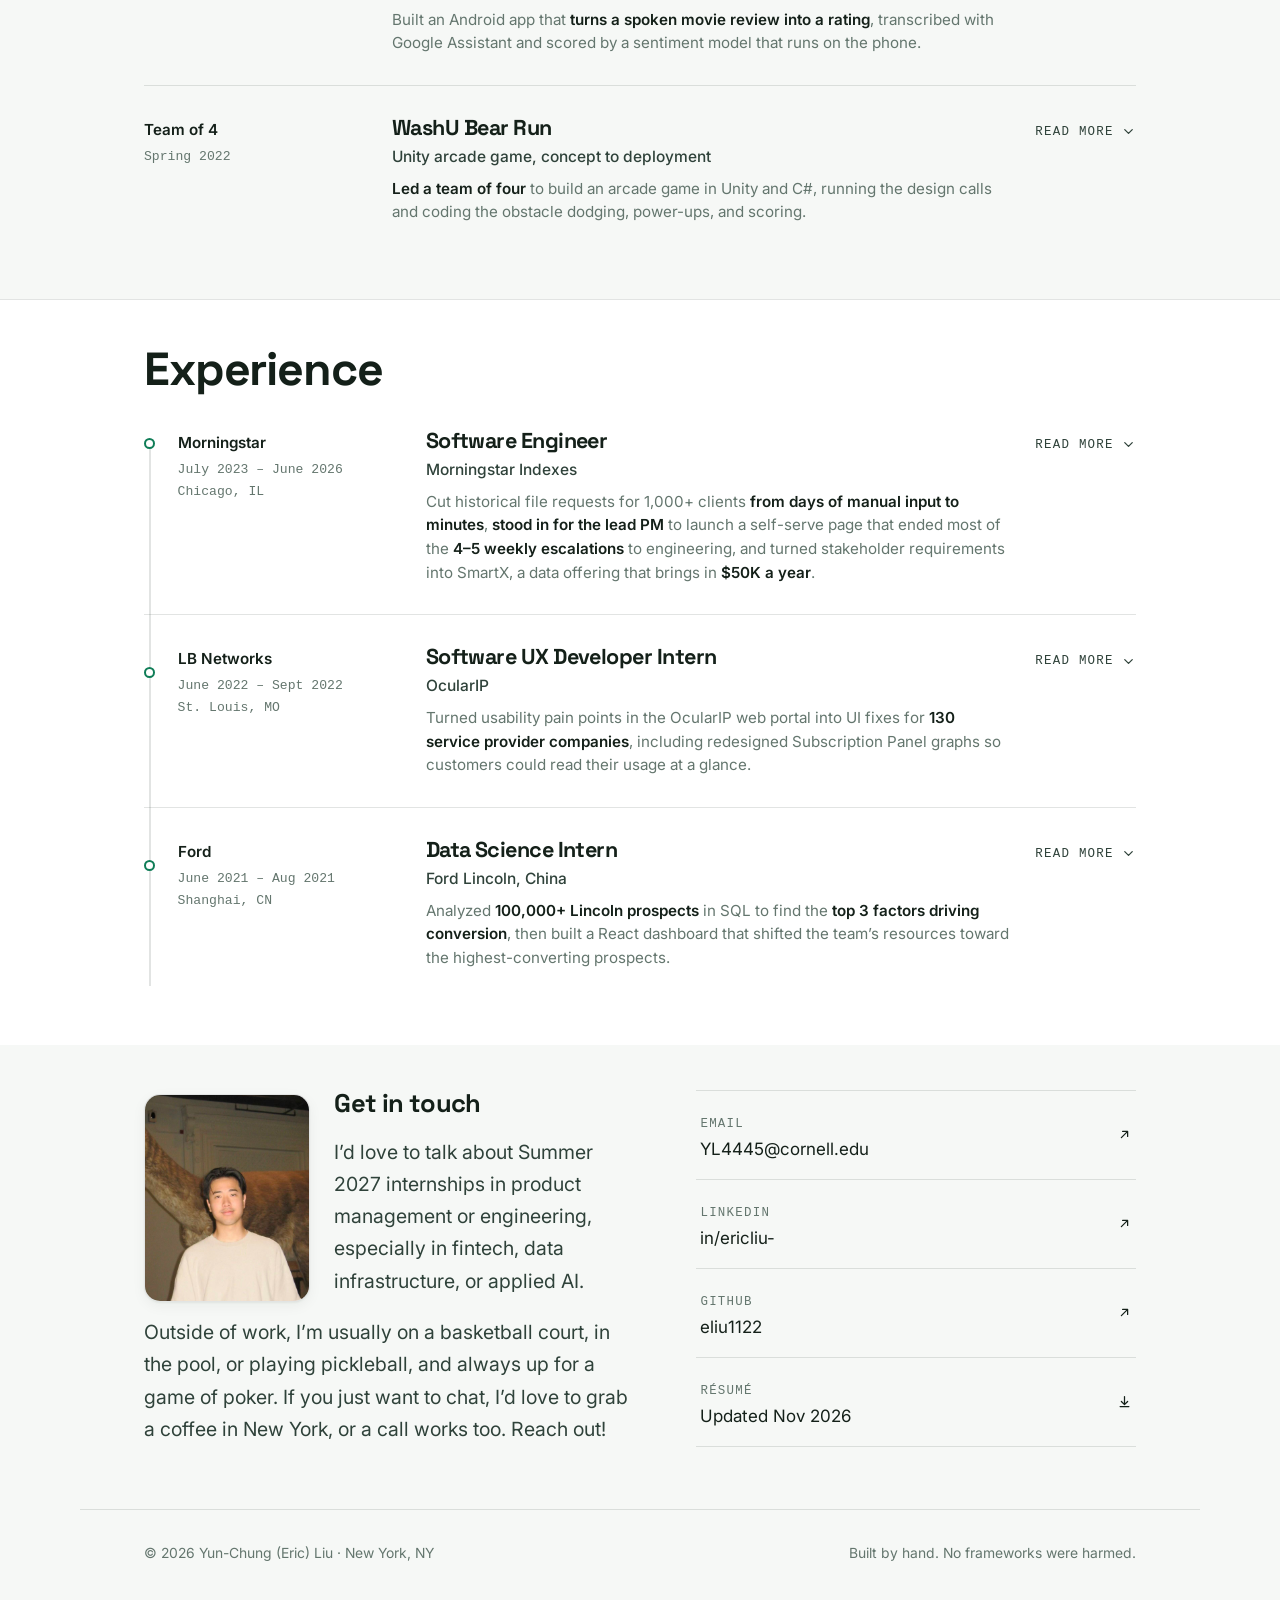
==== commit 595fa3e8: "Show Custos as a team of 5 Co-Authored-By: Claude Opus 5.5 <noreply@anthropic.com>" ====
--- a/index.html
+++ b/index.html
@@ -398,8 +398,8 @@
         <div class="job__body job__body--soon">
           <span class="job__titles">
             <h3>Custos</h3>
-            <span class="job__role">Startup spec project with Cornell Tech</span>
-            <span class="job__blurb">Building a startup with a team of five as a spec project with Cornell Tech. More to come soon.</span>
+            <span class="job__role">Coming soon</span>
+            <span class="job__blurb">A new project I&rsquo;m building right now. More to come soon.</span>
           </span>
         </div>
       </article>
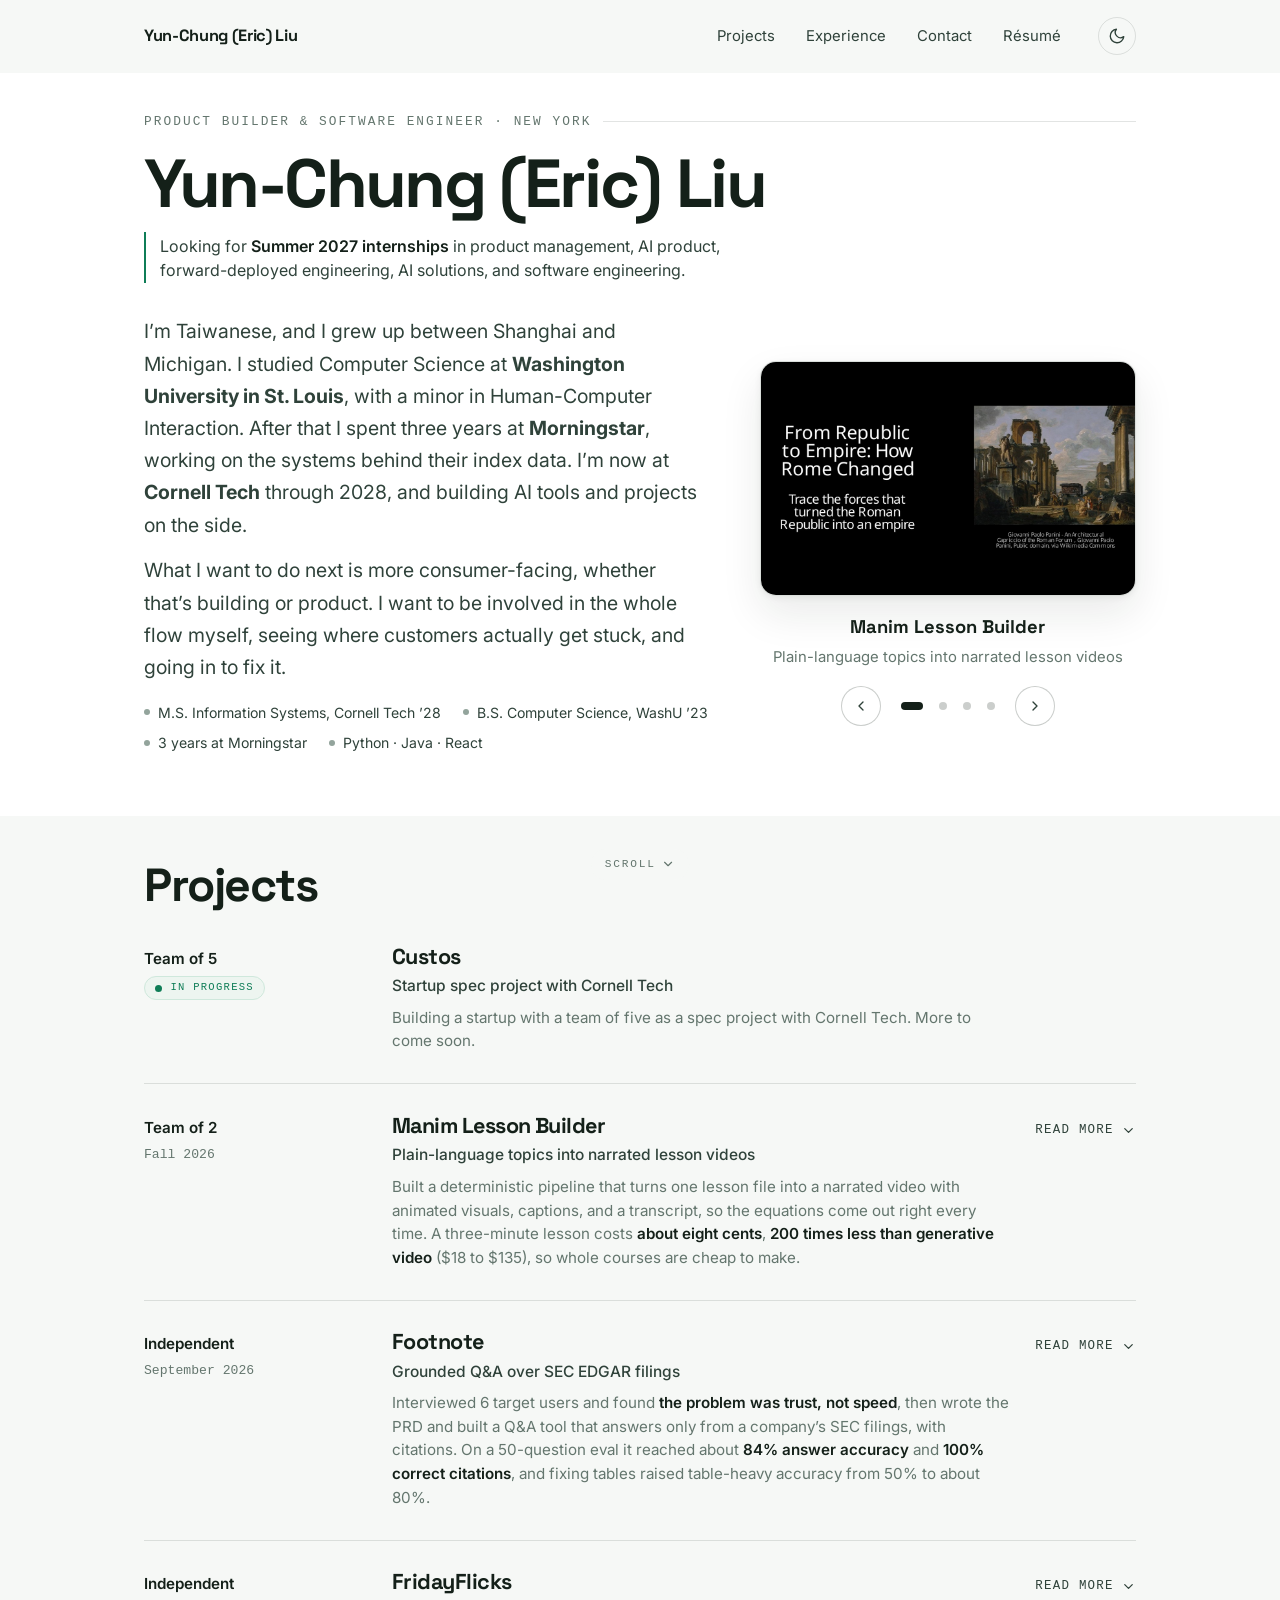
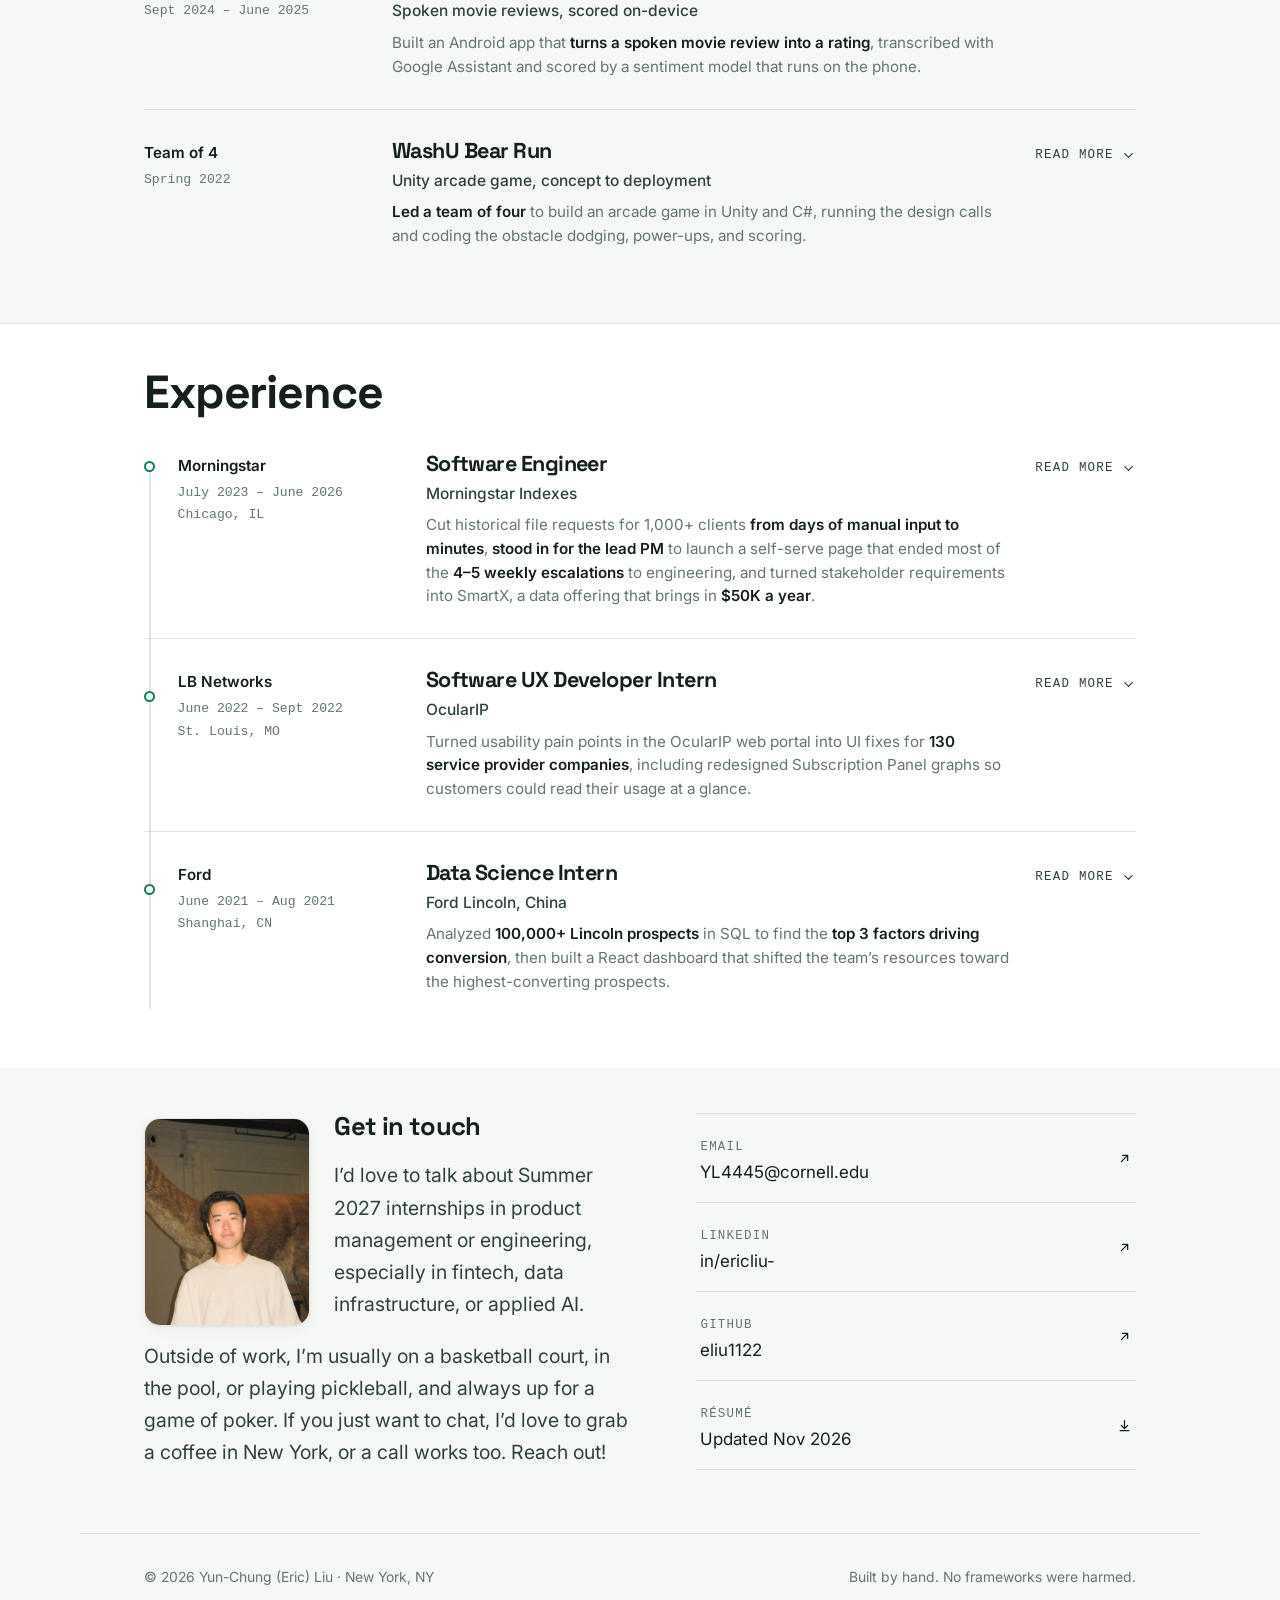
==== commit 949a76ec: "Paint the hero band with a full-width section instead of shadow + clip-path The 100vmax box-shadow a" ====
--- a/index.html
+++ b/index.html
@@ -71,7 +71,8 @@
 <main id="main">
 
 <!-- ============================ HERO ============================ -->
-<section class="hero wrap" id="top">
+<section class="hero" id="top">
+<div class="wrap">
   <div class="hero__head">
     <p class="eyebrow">Product builder &amp; software engineer &middot; New York</p>
     <h1 class="display">Yun-Chung (Eric) Liu</h1>
@@ -373,6 +374,8 @@
     </div>
 
   </div>
+</div>
+
   <!-- Only shown at the very top: on large screens the hero fits the window and reads as the whole page. -->
   <a class="scroll-cue" id="scrollCue" href="#projects" aria-hidden="true" tabindex="-1">
     Scroll
@@ -398,8 +401,8 @@
         <div class="job__body job__body--soon">
           <span class="job__titles">
             <h3>Custos</h3>
-            <span class="job__role">Coming soon</span>
-            <span class="job__blurb">A new project I&rsquo;m building right now. More to come soon.</span>
+            <span class="job__role">Startup spec project with Cornell Tech</span>
+            <span class="job__blurb">Building a startup with a team of five as a spec project with Cornell Tech. More to come soon.</span>
           </span>
         </div>
       </article>
--- a/css/styles.css
+++ b/css/styles.css
@@ -121,9 +121,8 @@
 
 .nav {
   position: sticky; top: 0; z-index: 50;
-  backdrop-filter: saturate(160%) blur(14px);
-  -webkit-backdrop-filter: saturate(160%) blur(14px);
-  background: color-mix(in srgb, var(--paper) 82%, transparent);
+  /* Nearly solid instead of a backdrop blur: the blur had to be redone on every scroll frame. */
+  background: color-mix(in srgb, var(--paper) 96%, transparent);
   border-bottom: 1px solid transparent;
   transition: border-color .25s ease;
 }
@@ -170,11 +169,10 @@
 /* ---------- Hero ---------- */
 
 /* The hero sits on its own white band, like Experience, so it reads as a separate zone from
-   Projects. The shadow + clip-path pair bleeds the band to the window edges without
-   widening the page. */
+   Projects. The section spans the window and the .wrap inside it holds the content. */
 .hero {
   padding-block: clamp(1.5rem, 3vw, 2.5rem) clamp(2rem, 3.5vw, 3rem);
-  background: var(--card); box-shadow: 0 0 0 100vmax var(--card); clip-path: inset(0 -100vmax);
+  background: var(--card);
 }
 /* The name spans both columns so it reads on one line instead of wrapping in the text column. */
 .hero__head { margin-bottom: clamp(1.25rem, 2.5vw, 2rem); }
@@ -211,8 +209,7 @@
   display: flex; align-items: center; gap: .35rem; padding: .4rem .85rem;
   font-family: var(--mono); font-size: .7rem; letter-spacing: .16em; text-transform: uppercase;
   color: var(--muted); text-decoration: none; border-radius: 999px;
-  background: color-mix(in srgb, var(--paper) 82%, transparent);
-  backdrop-filter: blur(10px); -webkit-backdrop-filter: blur(10px);
+  background: color-mix(in srgb, var(--paper) 96%, transparent);
   transition: opacity .3s ease, visibility .3s;
 }
 .scroll-cue:hover { color: var(--ink); }
